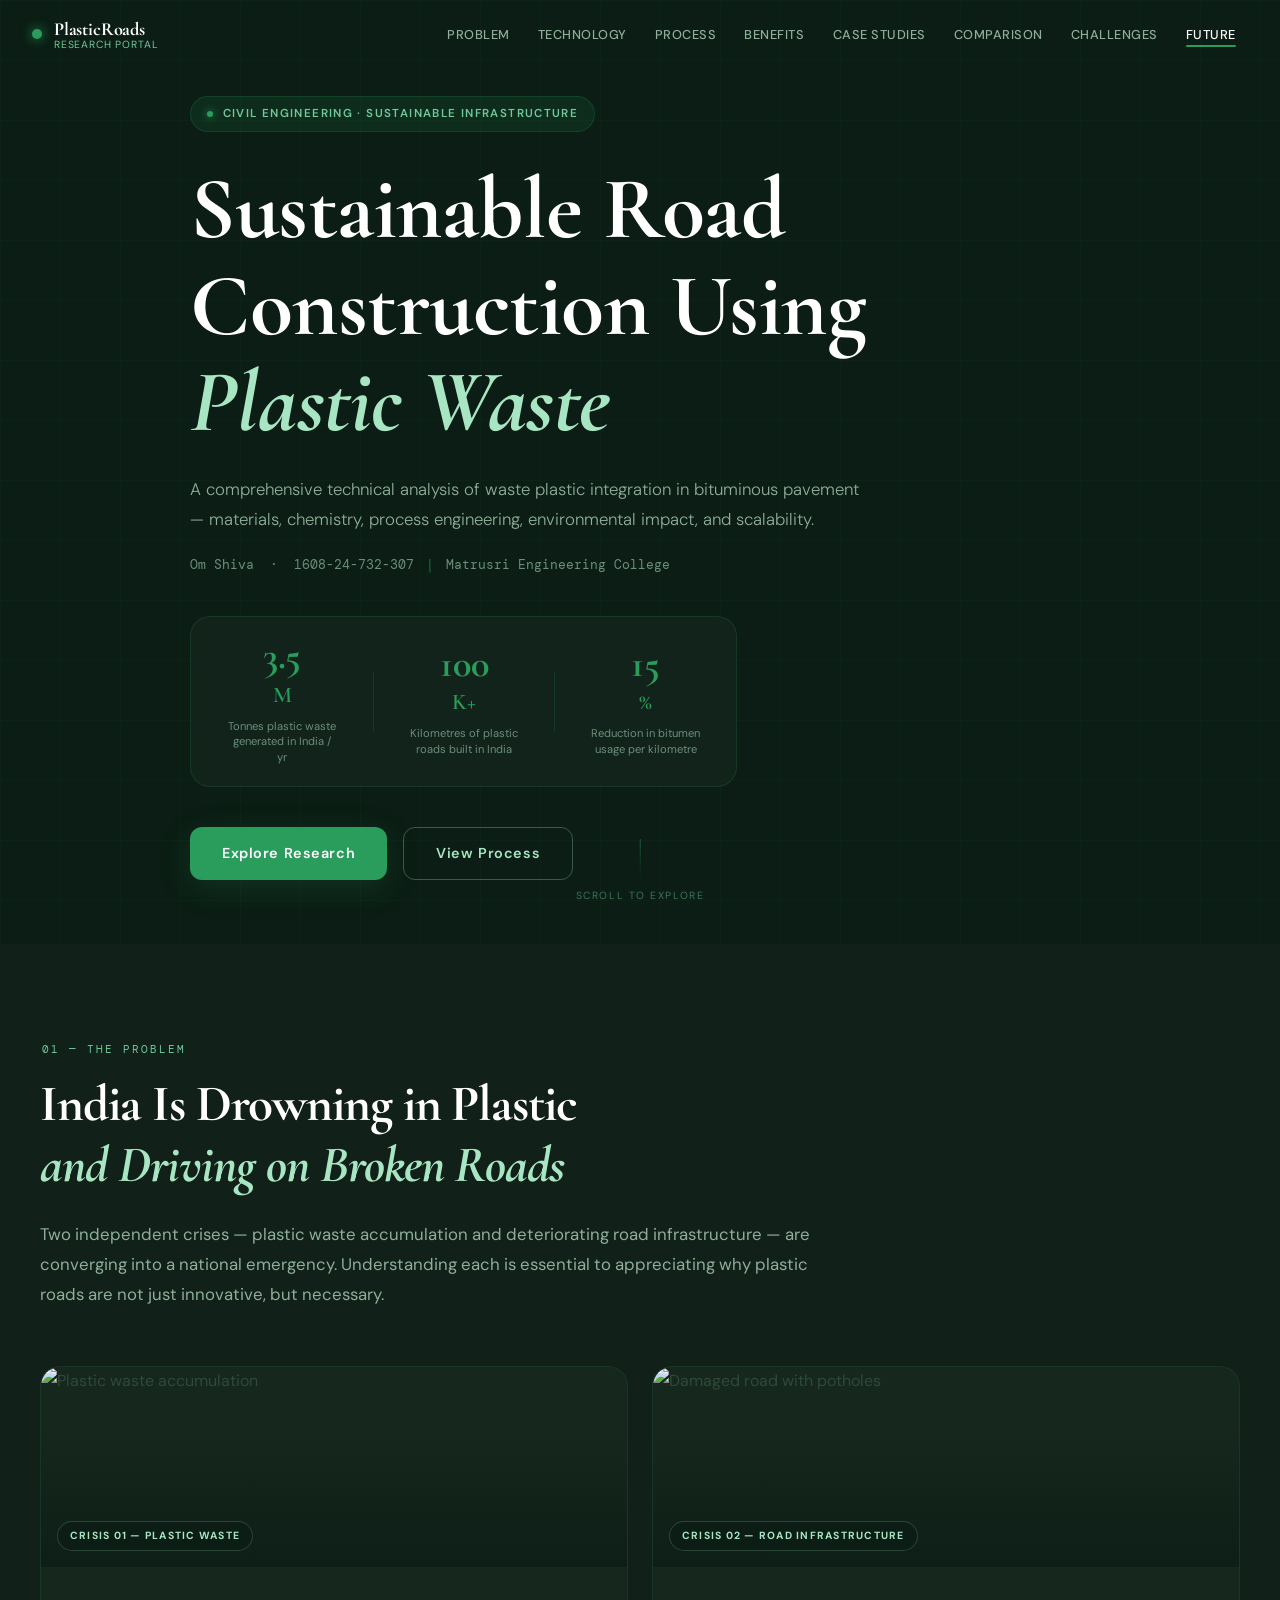
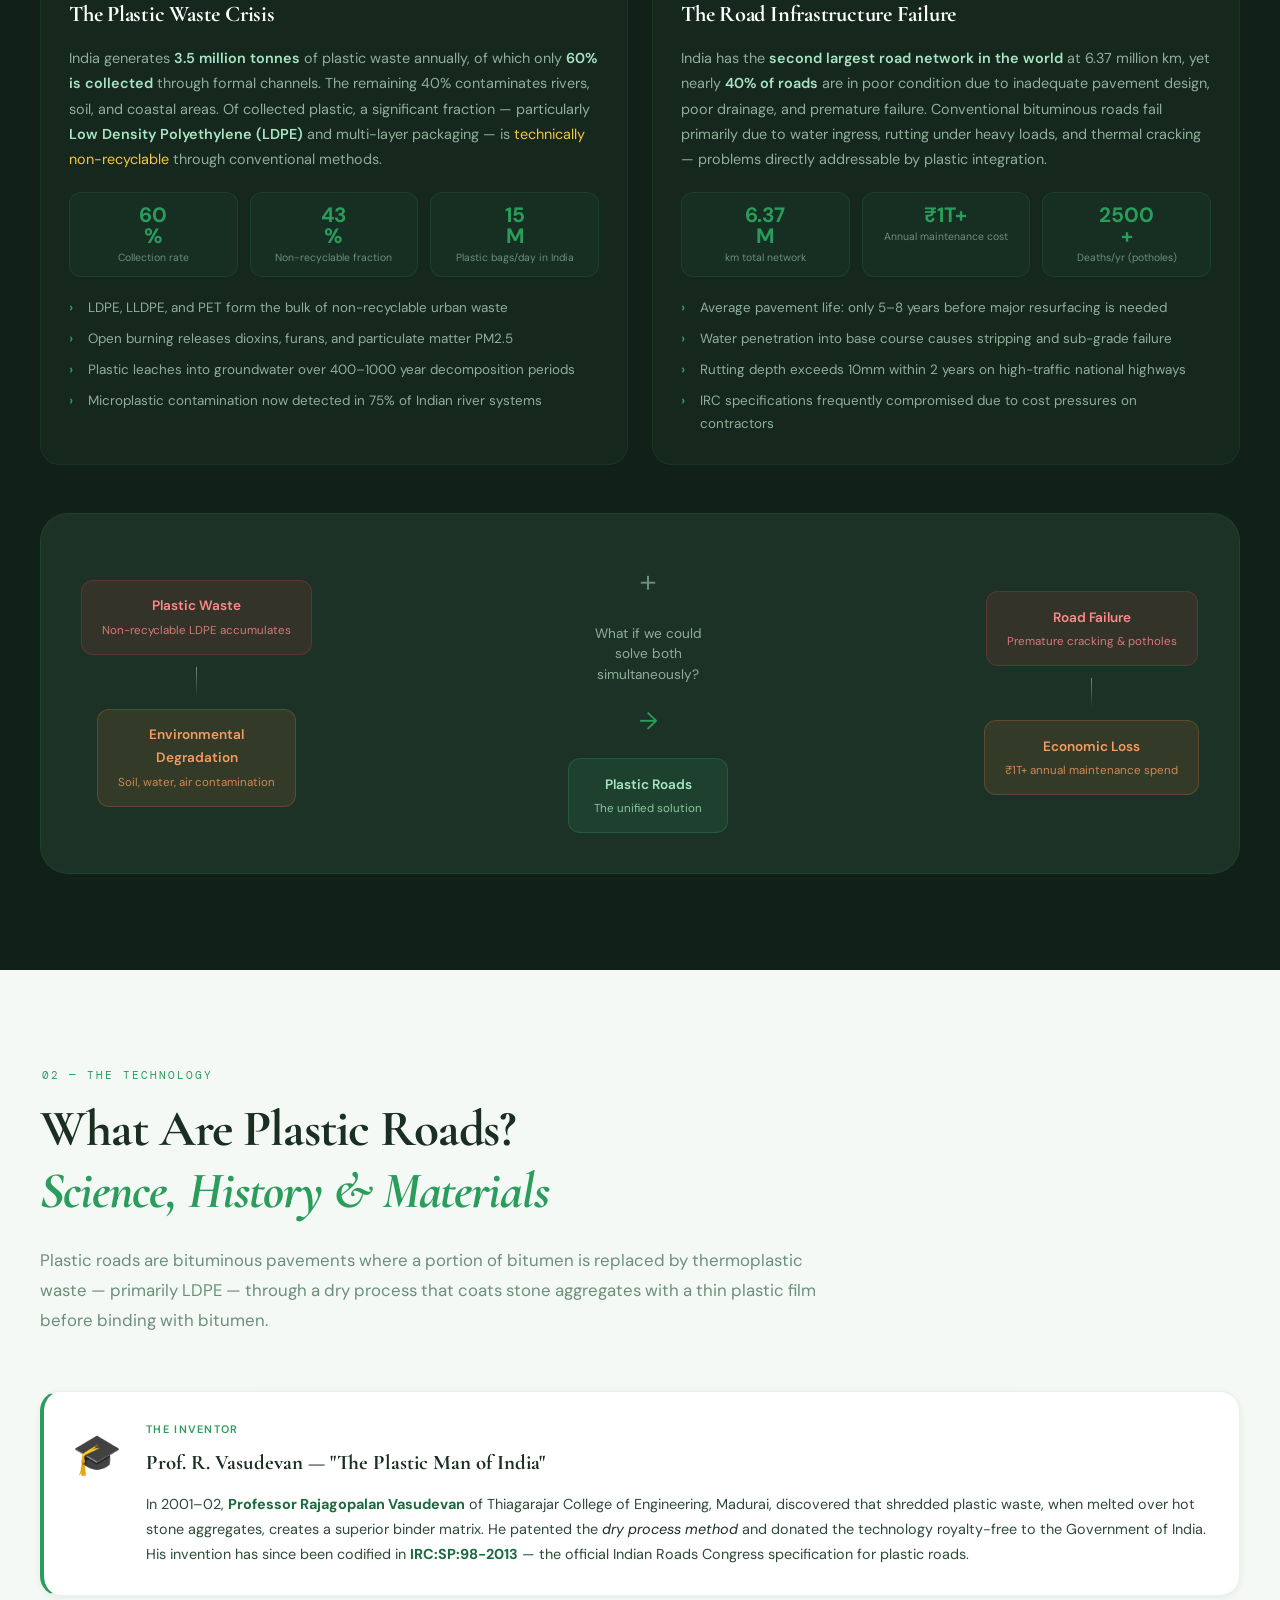
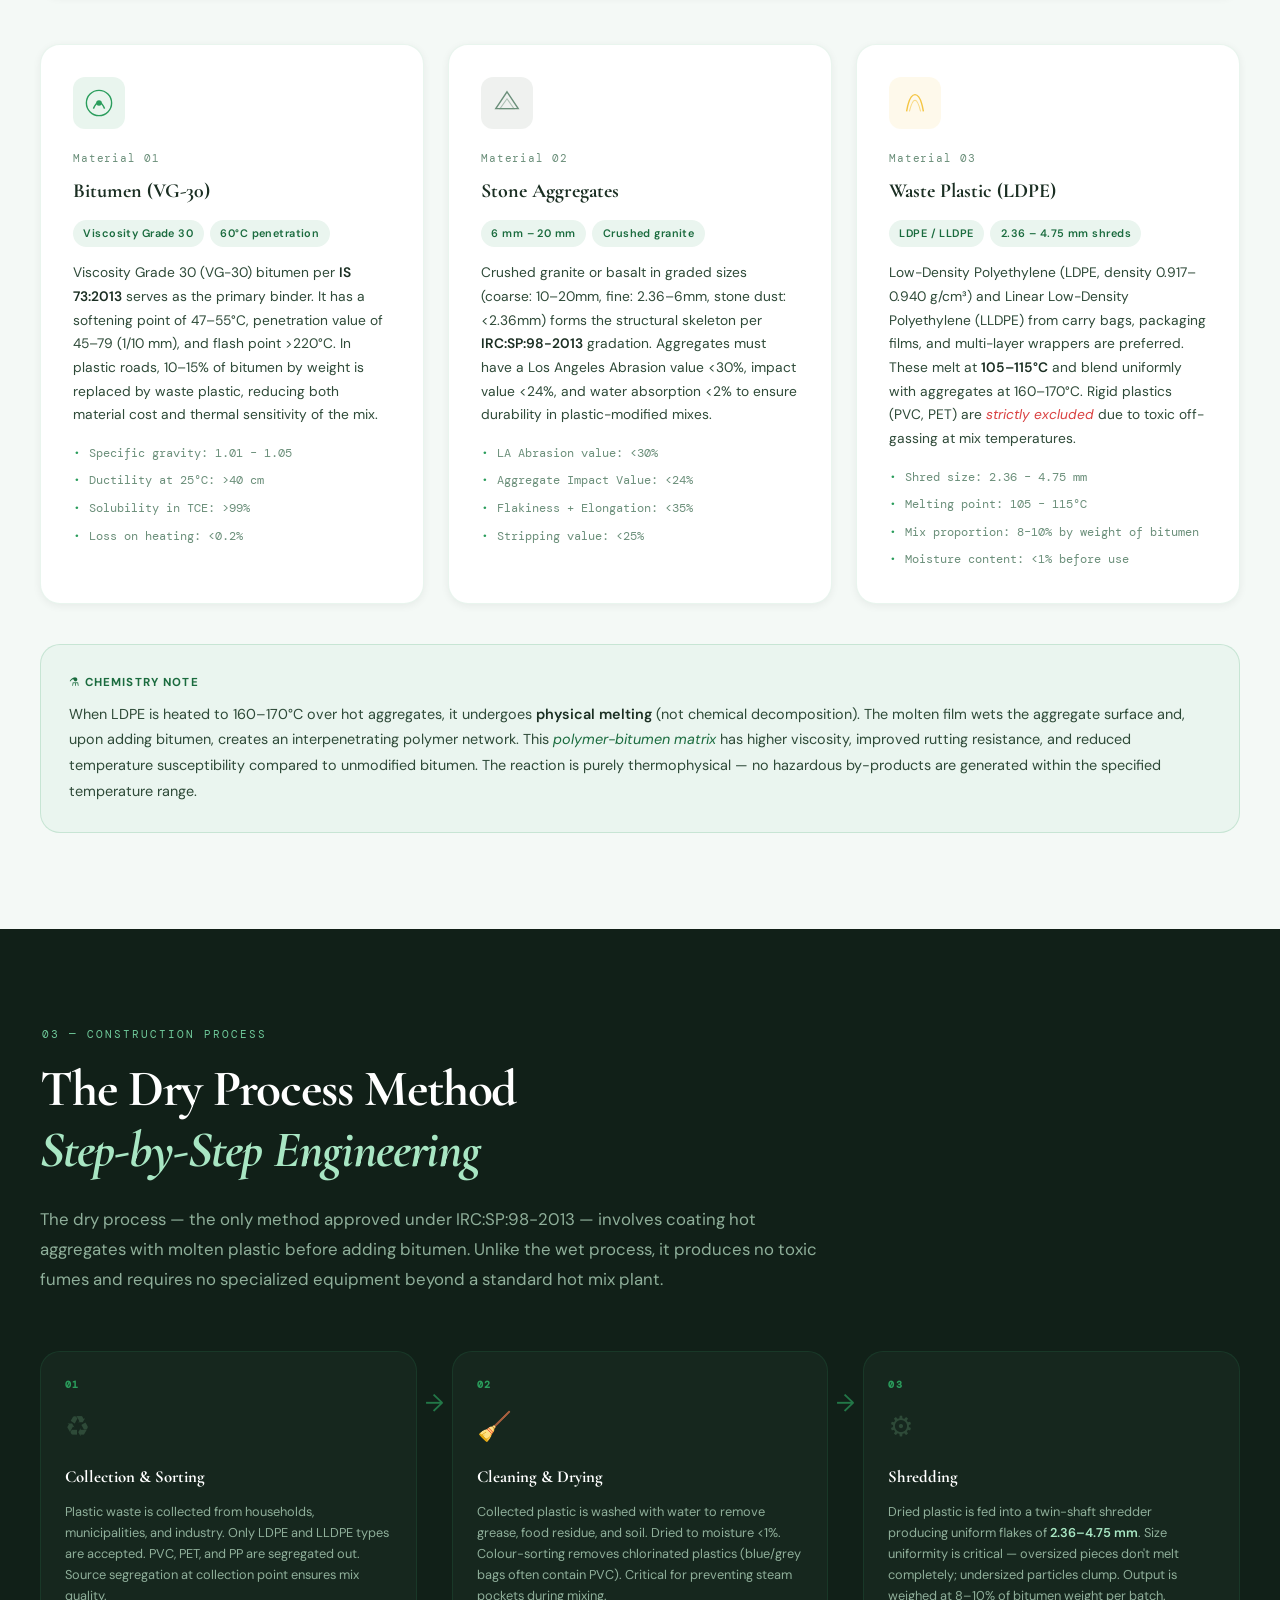
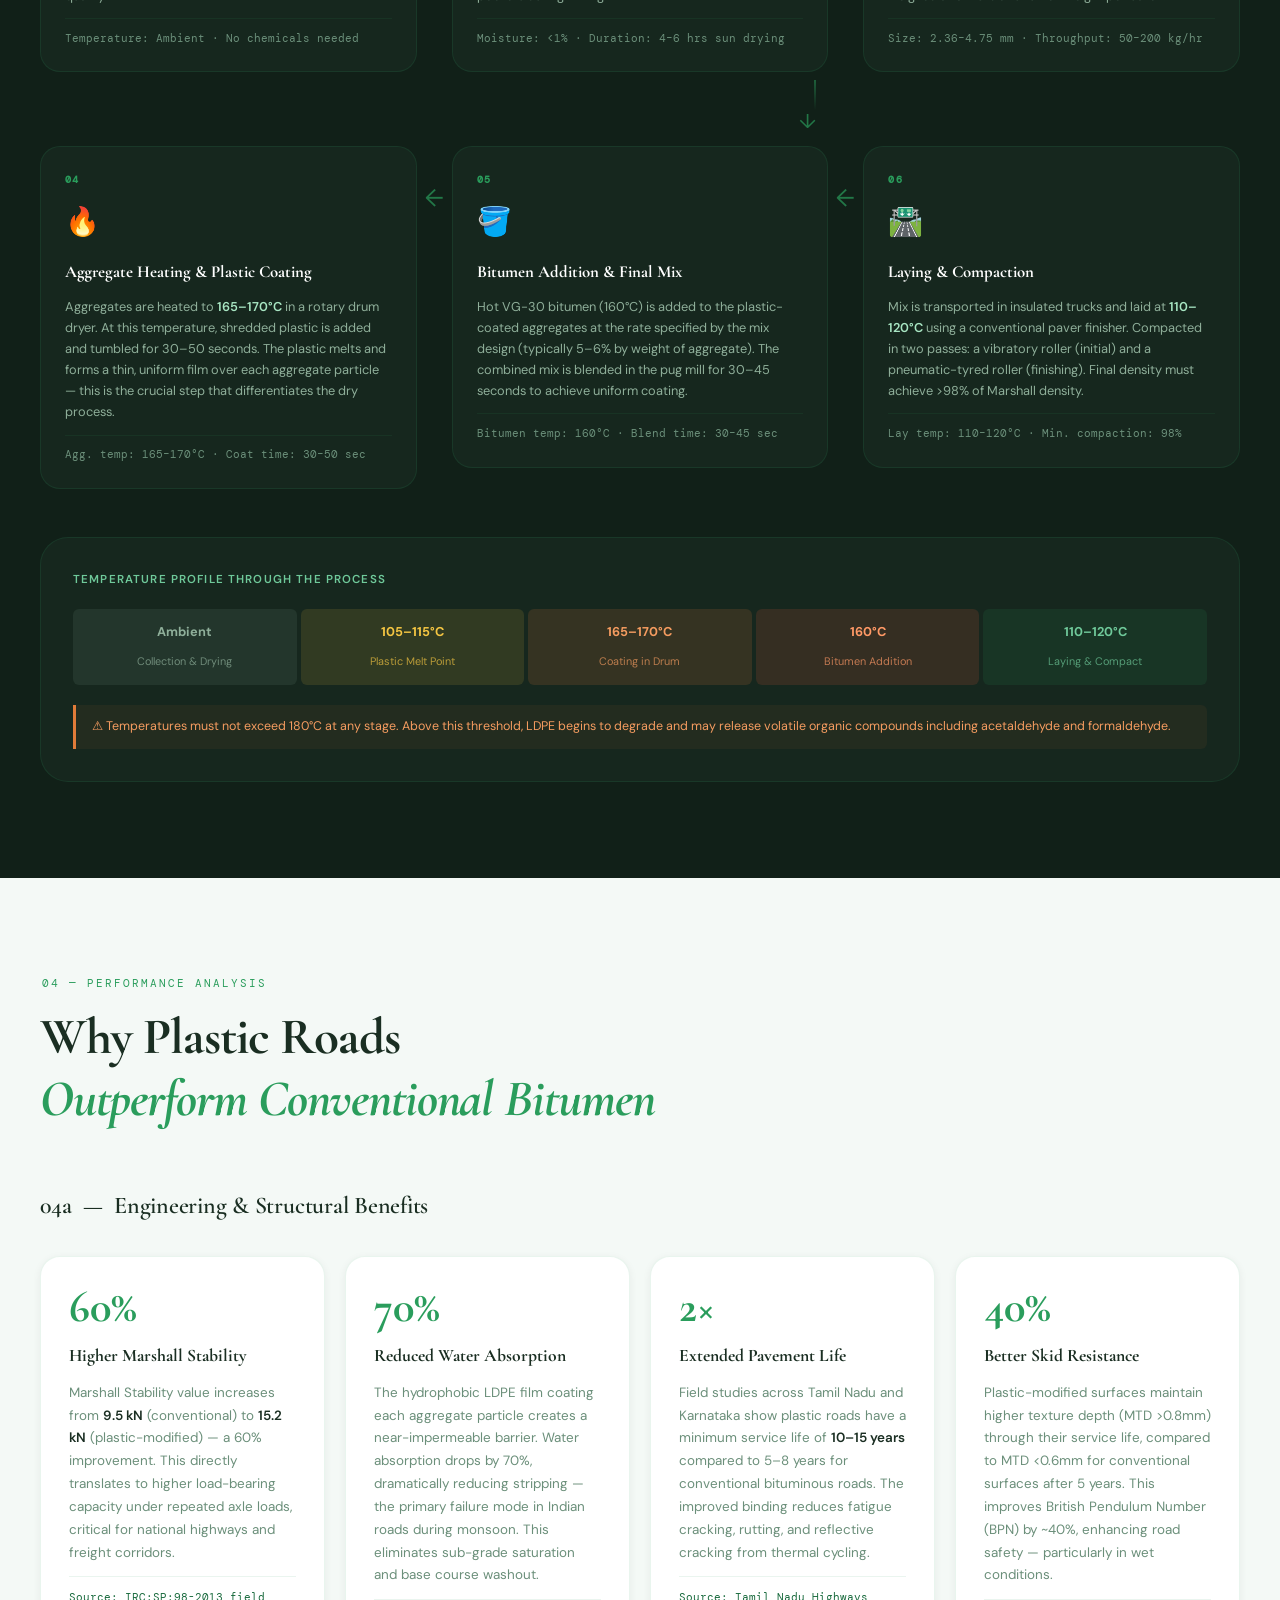
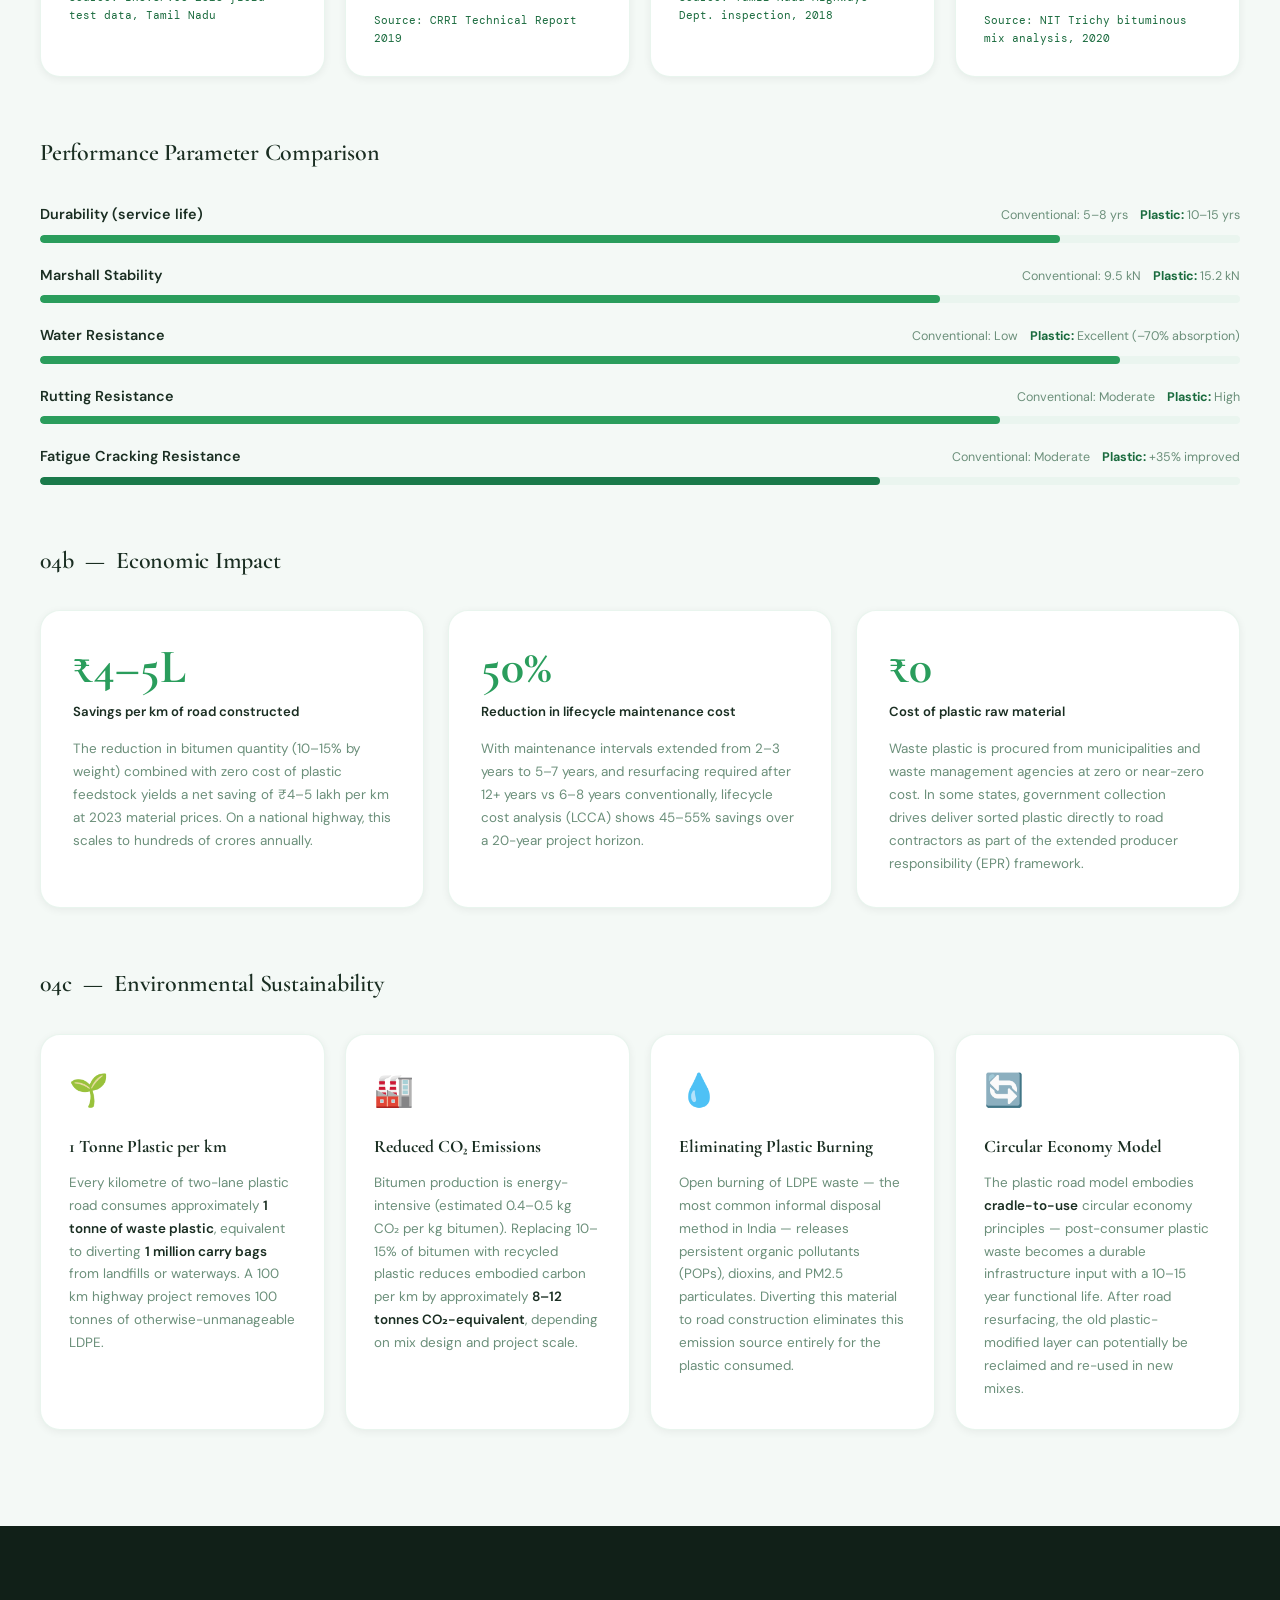
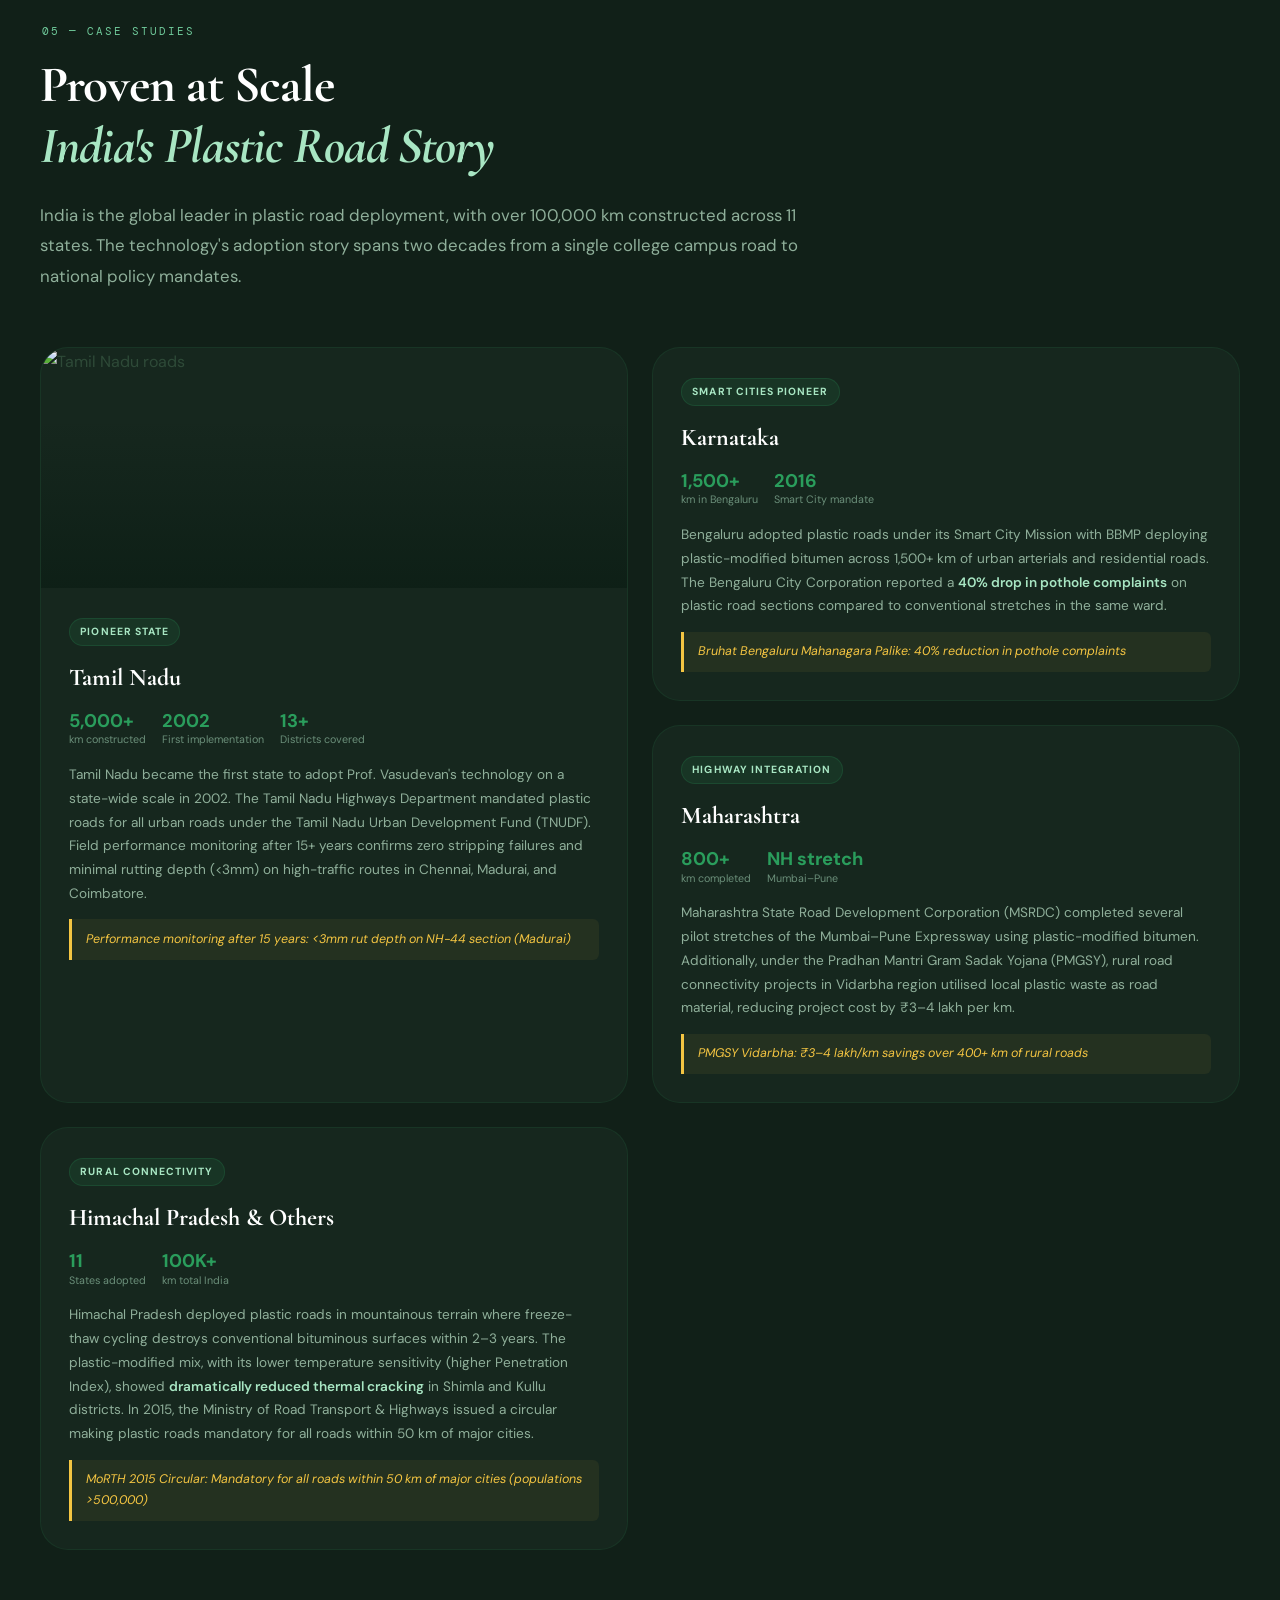
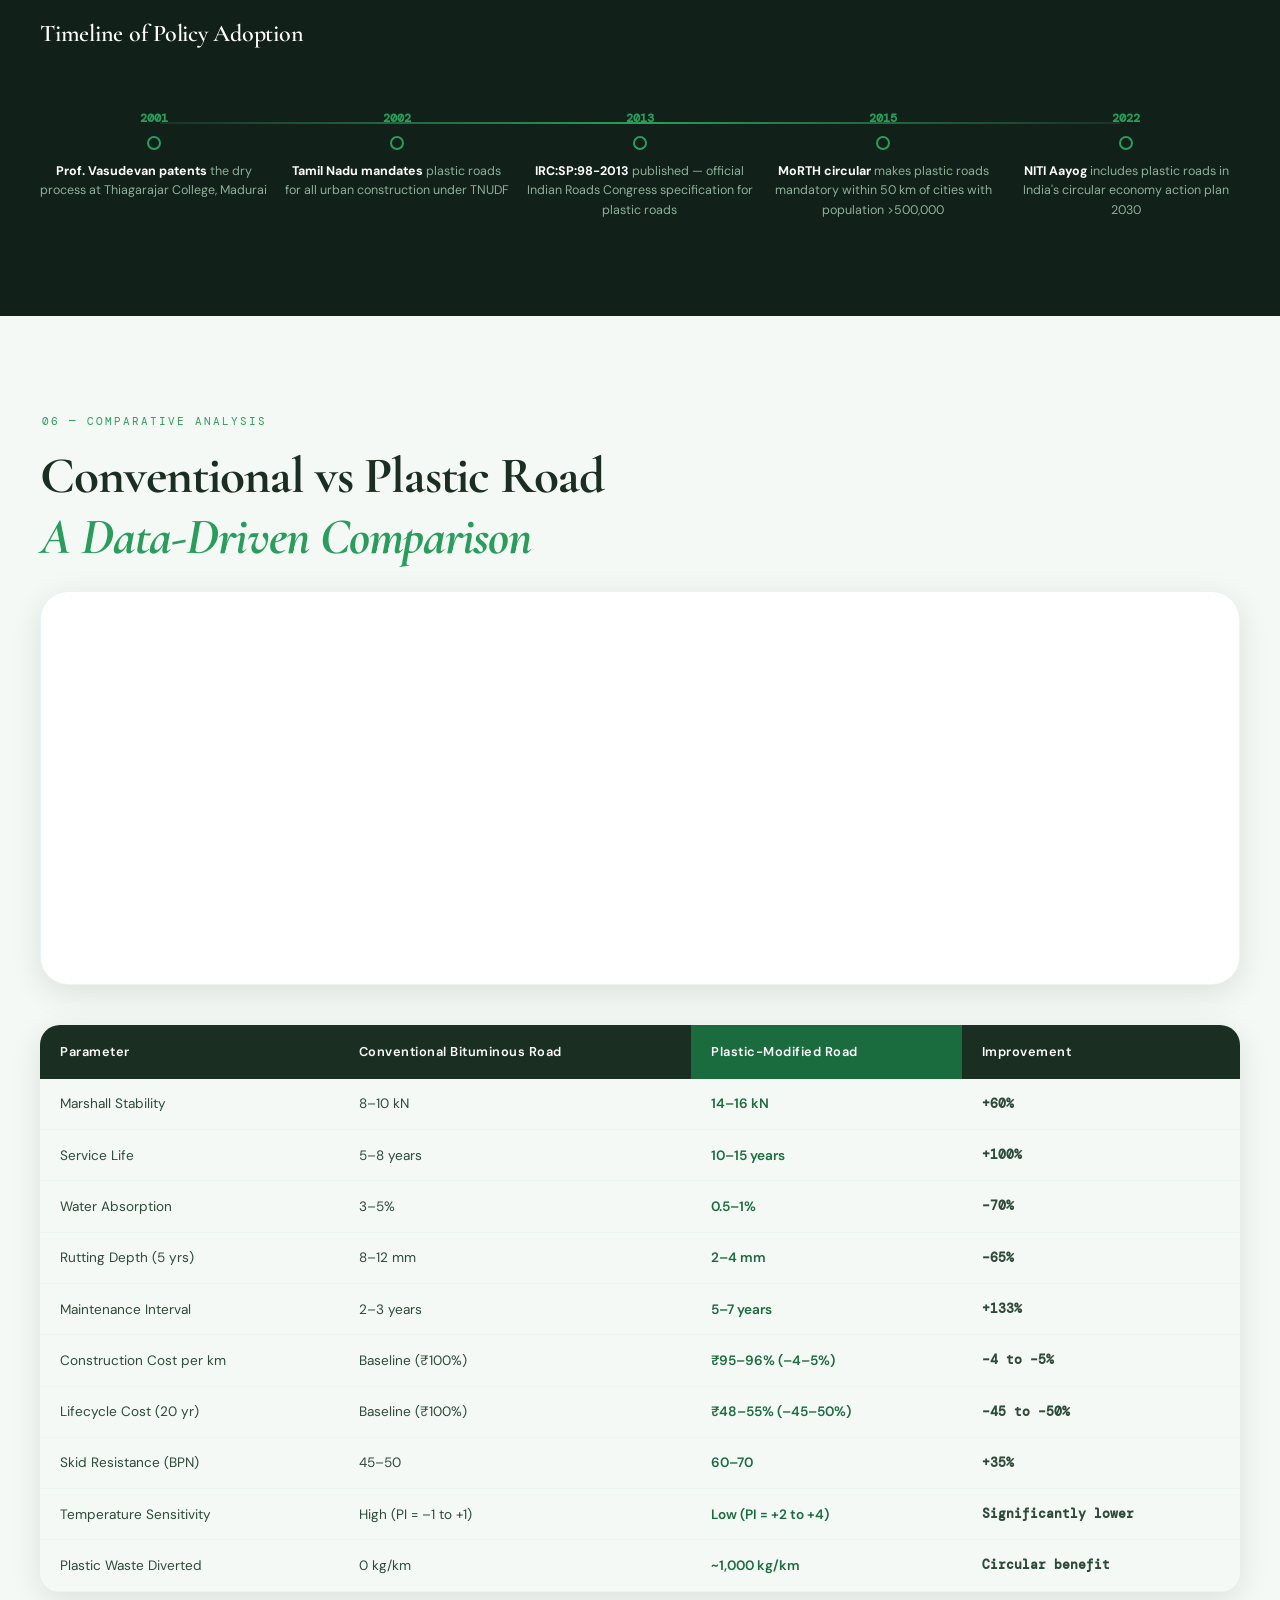
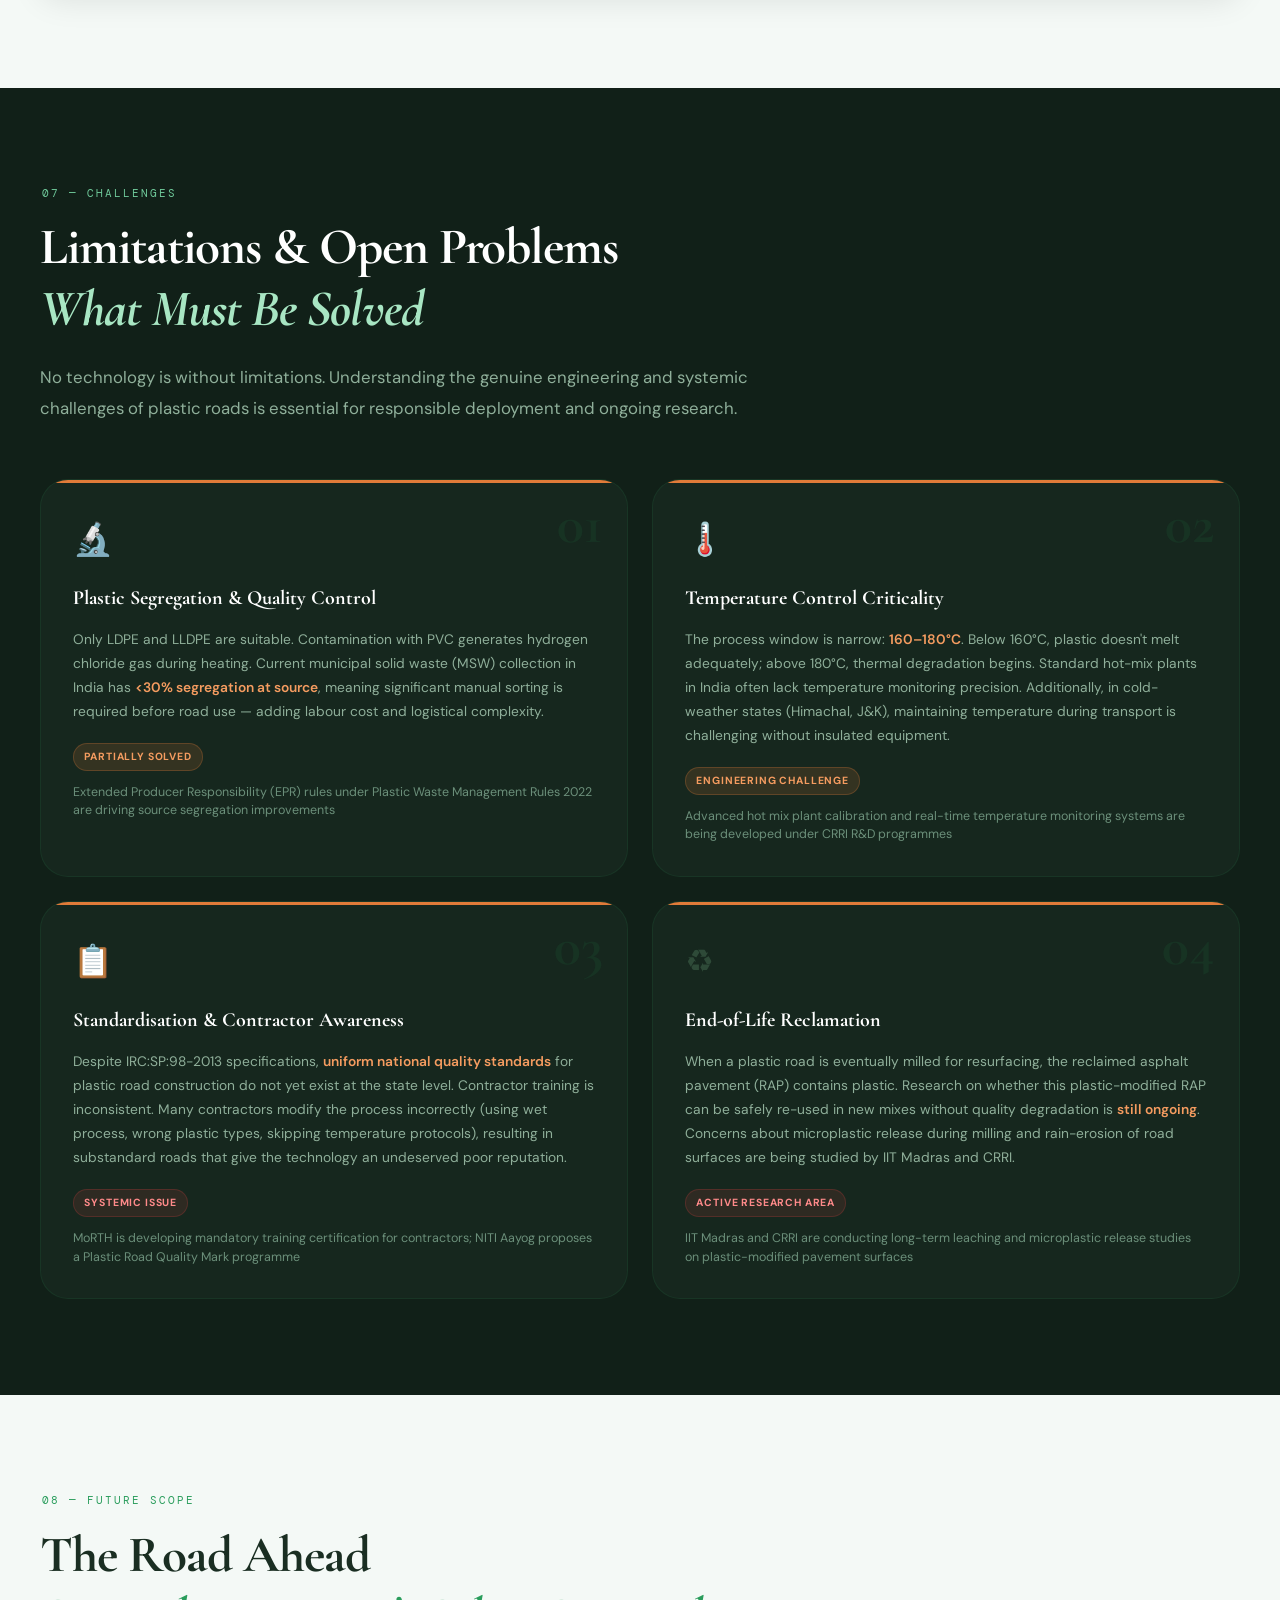
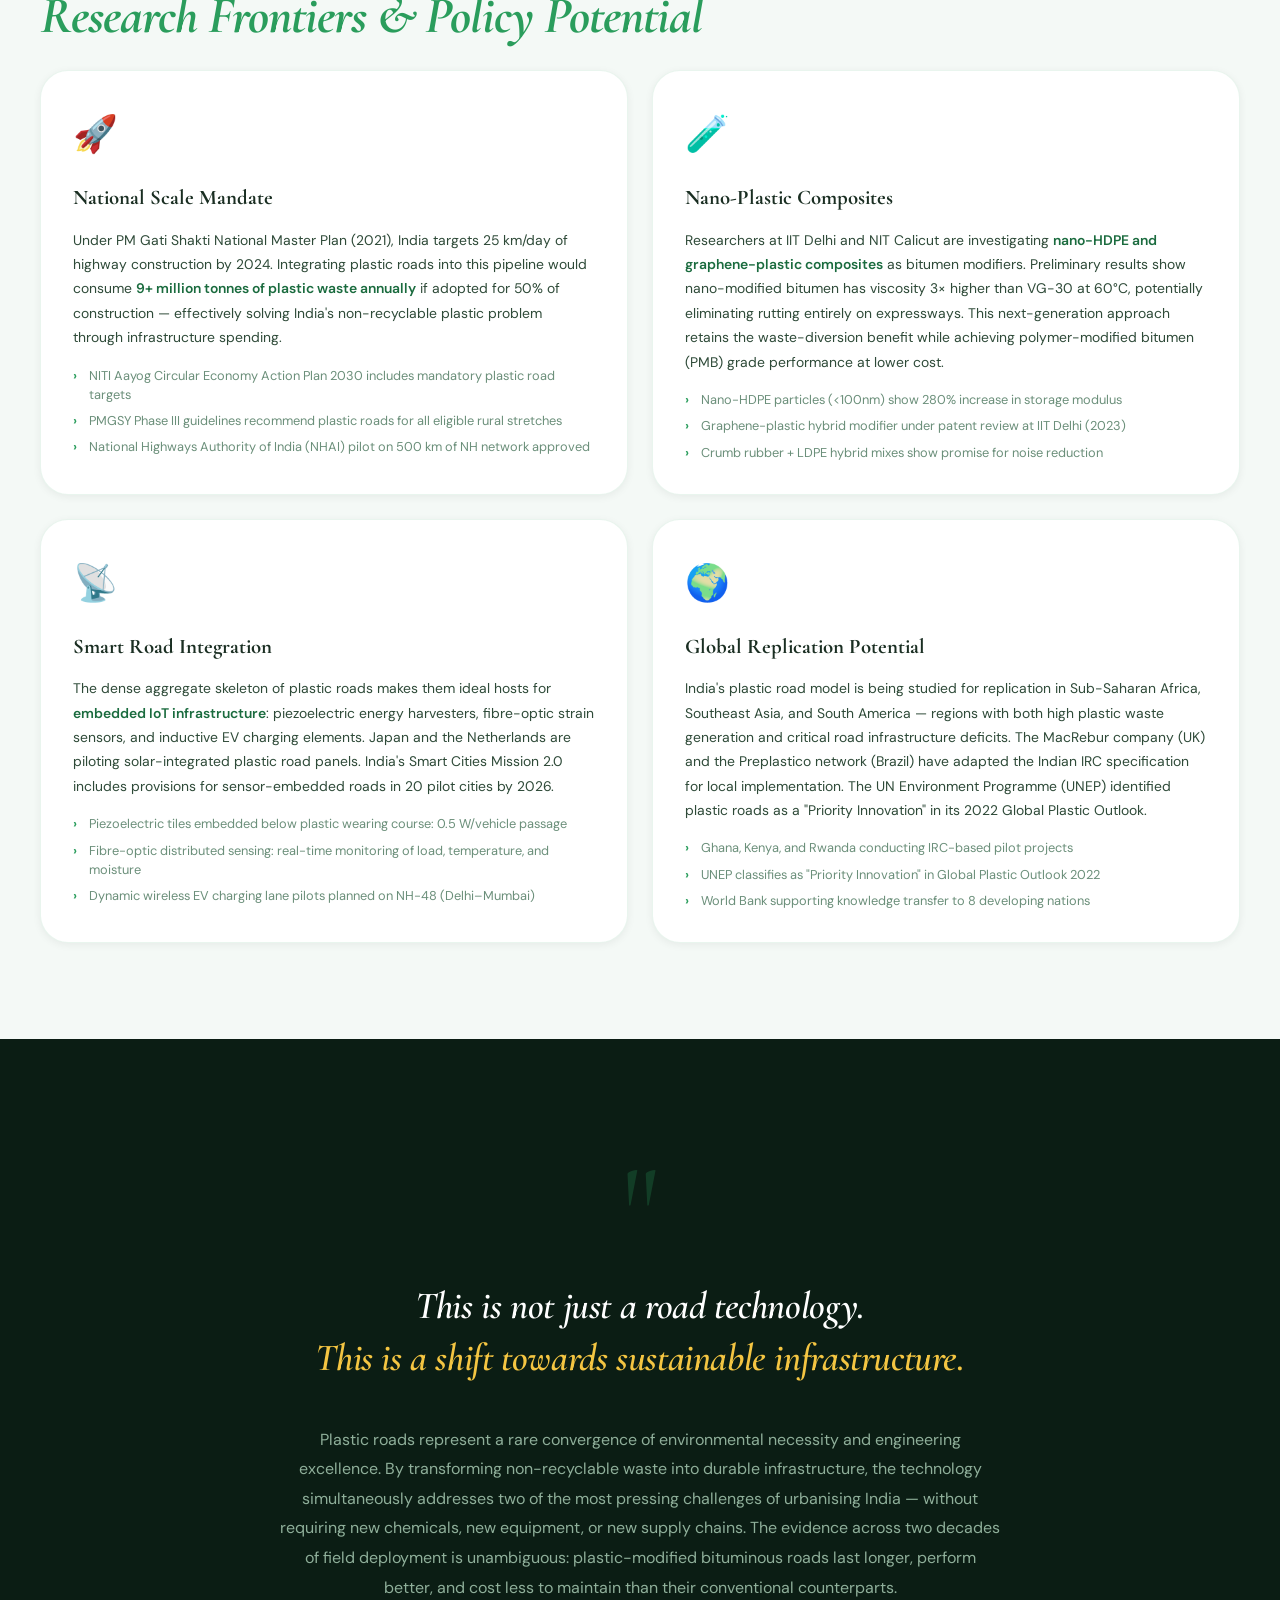
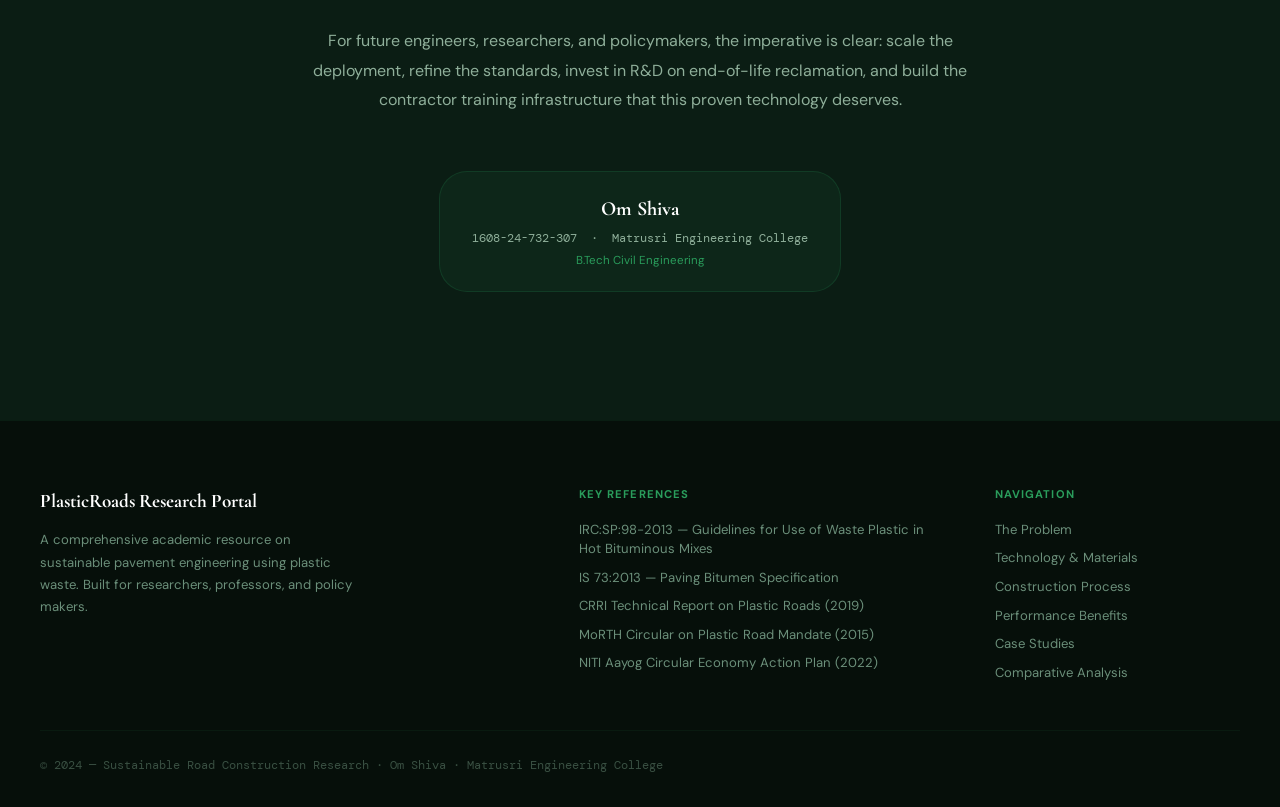
==== index.html @ 5b04bd3d "Add files via upload" ====
<!DOCTYPE html>
<html lang="en">
<head>
  <meta charset="UTF-8" />
  <meta name="viewport" content="width=device-width, initial-scale=1.0" />
  <title>Sustainable Road Construction Using Plastic Waste — Research Portal</title>
  <meta name="description" content="In-depth technical research on plastic waste integration in bituminous road construction. Comprehensive analysis for academic and professional reference." />
  <link rel="preconnect" href="https://fonts.googleapis.com" />
  <link rel="preconnect" href="https://fonts.gstatic.com" crossorigin />
  <link href="https://fonts.googleapis.com/css2?family=Cormorant+Garamond:ital,wght@0,400;0,500;0,600;0,700;1,400;1,600&family=DM+Sans:wght@300;400;500;600;700&family=DM+Mono:wght@400;500&display=swap" rel="stylesheet" />
  <script src="https://cdn.jsdelivr.net/npm/chart.js@4.4.0/dist/chart.umd.min.js"></script>
  <link rel="stylesheet" href="styles.css" />
</head>
<body>

<!-- ═══════════════════════════════ NAVBAR ════════════════════════════════ -->
<nav class="navbar" id="navbar">
  <div class="nav-container">
    <a href="#hero" class="nav-brand">
      <div class="brand-dot"></div>
      <div>
        <div class="brand-name">PlasticRoads</div>
        <div class="brand-sub">Research Portal</div>
      </div>
    </a>
    <ul class="nav-links" id="navLinks">
      <li><a href="#problem"     class="nav-link">Problem</a></li>
      <li><a href="#technology"  class="nav-link">Technology</a></li>
      <li><a href="#process"     class="nav-link">Process</a></li>
      <li><a href="#benefits"    class="nav-link">Benefits</a></li>
      <li><a href="#casestudies" class="nav-link">Case Studies</a></li>
      <li><a href="#comparison"  class="nav-link">Comparison</a></li>
      <li><a href="#challenges"  class="nav-link">Challenges</a></li>
      <li><a href="#future"      class="nav-link">Future</a></li>
    </ul>
    <button class="nav-toggle" id="navToggle" aria-label="Toggle menu">
      <span></span><span></span><span></span>
    </button>
  </div>
</nav>

<!-- ═══════════════════════════════ HERO ═════════════════════════════════ -->
<section id="hero" class="hero">
  <div class="hero-particles" id="heroParticles"></div>
  <div class="hero-grid-lines"></div>
  <div class="hero-content">
    <div class="hero-badge" data-animate style="--delay:0s">
      <span class="badge-dot"></span>Civil Engineering · Sustainable Infrastructure
    </div>
    <h1 class="hero-title">
      <span class="ht-1" data-animate style="--delay:.1s">Sustainable Road</span>
      <span class="ht-2" data-animate style="--delay:.25s">Construction Using</span>
      <span class="ht-3" data-animate style="--delay:.4s">Plastic Waste</span>
    </h1>
    <p class="hero-subtitle" data-animate style="--delay:.55s">
      A comprehensive technical analysis of waste plastic integration in bituminous pavement — materials, chemistry, process engineering, environmental impact, and scalability.
    </p>
    <div class="hero-meta" data-animate style="--delay:.65s">
      <span>Om Shiva &nbsp;&middot;&nbsp; 1608-24-732-307</span>
      <span class="meta-sep">|</span>
      <span>Matrusri Engineering College</span>
    </div>
    <div class="hero-stats" data-animate style="--delay:.75s">
      <div class="h-stat">
        <span class="h-stat-num counter" data-target="3.5" data-decimals="1">0</span><span class="h-stat-sfx">M</span>
        <span class="h-stat-label">Tonnes plastic waste<br>generated in India / yr</span>
      </div>
      <div class="h-stat-div"></div>
      <div class="h-stat">
        <span class="h-stat-num counter" data-target="100" data-decimals="0">0</span><span class="h-stat-sfx">K+</span>
        <span class="h-stat-label">Kilometres of plastic<br>roads built in India</span>
      </div>
      <div class="h-stat-div"></div>
      <div class="h-stat">
        <span class="h-stat-num counter" data-target="15" data-decimals="0">0</span><span class="h-stat-sfx">%</span>
        <span class="h-stat-label">Reduction in bitumen<br>usage per kilometre</span>
      </div>
    </div>
    <div class="hero-actions" data-animate style="--delay:.85s">
      <a href="#problem" class="btn-primary">Explore Research</a>
      <a href="#process" class="btn-outline">View Process</a>
    </div>
  </div>
  <div class="scroll-cue">
    <div class="scroll-line"></div>
    <span>Scroll to explore</span>
  </div>
</section>

<!-- ═══════════════════════════════ PROBLEM ══════════════════════════════ -->
<section id="problem" class="section section-dark">
  <div class="container">
    <div class="section-label" data-animate>01 — The Problem</div>
    <h2 class="section-title" data-animate style="--delay:.1s">India Is Drowning in Plastic<br><em>and Driving on Broken Roads</em></h2>
    <p class="section-intro" data-animate style="--delay:.2s">Two independent crises — plastic waste accumulation and deteriorating road infrastructure — are converging into a national emergency. Understanding each is essential to appreciating why plastic roads are not just innovative, but necessary.</p>

    <div class="problem-grid">
      <!-- Card 1 -->
      <div class="prob-card prob-plastic" data-animate style="--delay:.1s">
        <div class="prob-card-img">
          <img src="https://images.unsplash.com/photo-1532996122724-e3c354a0b15b?w=700&auto=format&fit=crop&q=80" alt="Plastic waste accumulation" loading="lazy" />
          <div class="img-overlay"></div>
          <div class="img-tag">Crisis 01 — Plastic Waste</div>
        </div>
        <div class="prob-card-body">
          <h3>The Plastic Waste Crisis</h3>
          <p>India generates <strong>3.5 million tonnes</strong> of plastic waste annually, of which only <strong>60% is collected</strong> through formal channels. The remaining 40% contaminates rivers, soil, and coastal areas. Of collected plastic, a significant fraction — particularly <strong>Low Density Polyethylene (LDPE)</strong> and multi-layer packaging — is <em>technically non-recyclable</em> through conventional methods.</p>
          <div class="prob-stats-row">
            <div class="prob-mini-stat"><span class="counter" data-target="60" data-decimals="0">0</span><span>%</span><small>Collection rate</small></div>
            <div class="prob-mini-stat"><span class="counter" data-target="43" data-decimals="0">0</span><span>%</span><small>Non-recyclable fraction</small></div>
            <div class="prob-mini-stat"><span class="counter" data-target="15" data-decimals="0">0</span><span>M</span><small>Plastic bags/day in India</small></div>
          </div>
          <ul class="prob-list">
            <li>LDPE, LLDPE, and PET form the bulk of non-recyclable urban waste</li>
            <li>Open burning releases dioxins, furans, and particulate matter PM2.5</li>
            <li>Plastic leaches into groundwater over 400–1000 year decomposition periods</li>
            <li>Microplastic contamination now detected in 75% of Indian river systems</li>
          </ul>
        </div>
      </div>

      <!-- Card 2 -->
      <div class="prob-card prob-road" data-animate style="--delay:.2s">
        <div class="prob-card-img">
          <img src="https://images.unsplash.com/photo-1558618666-fcd25c85cd64?w=700&auto=format&fit=crop&q=80" alt="Damaged road with potholes" loading="lazy" />
          <div class="img-overlay"></div>
          <div class="img-tag">Crisis 02 — Road Infrastructure</div>
        </div>
        <div class="prob-card-body">
          <h3>The Road Infrastructure Failure</h3>
          <p>India has the <strong>second largest road network in the world</strong> at 6.37 million km, yet nearly <strong>40% of roads</strong> are in poor condition due to inadequate pavement design, poor drainage, and premature failure. Conventional bituminous roads fail primarily due to water ingress, rutting under heavy loads, and thermal cracking — problems directly addressable by plastic integration.</p>
          <div class="prob-stats-row">
            <div class="prob-mini-stat"><span class="counter" data-target="6.37" data-decimals="2">0</span><span>M</span><small>km total network</small></div>
            <div class="prob-mini-stat"><span>₹1T+</span><small>Annual maintenance cost</small></div>
            <div class="prob-mini-stat"><span class="counter" data-target="2500" data-decimals="0">0</span><span>+</span><small>Deaths/yr (potholes)</small></div>
          </div>
          <ul class="prob-list">
            <li>Average pavement life: only 5–8 years before major resurfacing is needed</li>
            <li>Water penetration into base course causes stripping and sub-grade failure</li>
            <li>Rutting depth exceeds 10mm within 2 years on high-traffic national highways</li>
            <li>IRC specifications frequently compromised due to cost pressures on contractors</li>
          </ul>
        </div>
      </div>
    </div>

    <!-- Root cause diagram -->
    <div class="root-cause-box" data-animate style="--delay:.3s">
      <div class="rc-left">
        <div class="rc-node rc-node-red">Plastic Waste<br><small>Non-recyclable LDPE accumulates</small></div>
        <div class="rc-arrow-down"></div>
        <div class="rc-node rc-node-orange">Environmental<br>Degradation<br><small>Soil, water, air contamination</small></div>
      </div>
      <div class="rc-center">
        <div class="rc-plus">+</div>
        <div class="rc-question">What if we could<br>solve both<br>simultaneously?</div>
        <div class="rc-arrow-right">→</div>
        <div class="rc-node rc-node-green">Plastic Roads<br><small>The unified solution</small></div>
      </div>
      <div class="rc-right">
        <div class="rc-node rc-node-red">Road Failure<br><small>Premature cracking &amp; potholes</small></div>
        <div class="rc-arrow-down"></div>
        <div class="rc-node rc-node-orange">Economic Loss<br><small>₹1T+ annual maintenance spend</small></div>
      </div>
    </div>
  </div>
</section>

<!-- ═══════════════════════════════ TECHNOLOGY ═══════════════════════════ -->
<section id="technology" class="section section-light">
  <div class="container">
    <div class="section-label" data-animate>02 — The Technology</div>
    <h2 class="section-title" data-animate style="--delay:.1s">What Are Plastic Roads?<br><em>Science, History &amp; Materials</em></h2>
    <p class="section-intro" data-animate style="--delay:.2s">Plastic roads are bituminous pavements where a portion of bitumen is replaced by thermoplastic waste — primarily LDPE — through a dry process that coats stone aggregates with a thin plastic film before binding with bitumen.</p>

    <!-- Inventor highlight -->
    <div class="inventor-card" data-animate style="--delay:.25s">
      <div class="inv-icon">🎓</div>
      <div class="inv-body">
        <div class="inv-label">The Inventor</div>
        <h3>Prof. R. Vasudevan — "The Plastic Man of India"</h3>
        <p>In 2001–02, <strong>Professor Rajagopalan Vasudevan</strong> of Thiagarajar College of Engineering, Madurai, discovered that shredded plastic waste, when melted over hot stone aggregates, creates a superior binder matrix. He patented the <em>dry process method</em> and donated the technology royalty-free to the Government of India. His invention has since been codified in <strong>IRC:SP:98-2013</strong> — the official Indian Roads Congress specification for plastic roads.</p>
      </div>
    </div>

    <!-- Three-column material cards -->
    <div class="mat-grid">
      <div class="mat-card" data-animate style="--delay:.1s">
        <div class="mat-icon-wrap mat-bitumen">
          <svg viewBox="0 0 40 40" fill="none"><circle cx="20" cy="20" r="18" stroke="currentColor" stroke-width="2"/><path d="M12 28 Q20 10 28 28" stroke="currentColor" stroke-width="2" fill="none"/><circle cx="20" cy="20" r="4" fill="currentColor"/></svg>
        </div>
        <div class="mat-num">Material 01</div>
        <h3>Bitumen (VG-30)</h3>
        <div class="mat-spec-row">
          <span class="spec-pill">Viscosity Grade 30</span>
          <span class="spec-pill">60°C penetration</span>
        </div>
        <p>Viscosity Grade 30 (VG-30) bitumen per <strong>IS 73:2013</strong> serves as the primary binder. It has a softening point of 47–55°C, penetration value of 45–79 (1/10 mm), and flash point &gt;220°C. In plastic roads, 10–15% of bitumen by weight is replaced by waste plastic, reducing both material cost and thermal sensitivity of the mix.</p>
        <ul class="mat-specs">
          <li>Specific gravity: 1.01 – 1.05</li>
          <li>Ductility at 25°C: &gt;40 cm</li>
          <li>Solubility in TCE: &gt;99%</li>
          <li>Loss on heating: &lt;0.2%</li>
        </ul>
      </div>

      <div class="mat-card" data-animate style="--delay:.2s">
        <div class="mat-icon-wrap mat-aggregate">
          <svg viewBox="0 0 40 40" fill="none"><polygon points="20,4 36,28 4,28" stroke="currentColor" stroke-width="2" fill="none"/><polygon points="20,14 30,28 10,28" stroke="currentColor" stroke-width="1.5" fill="none" opacity=".5"/></svg>
        </div>
        <div class="mat-num">Material 02</div>
        <h3>Stone Aggregates</h3>
        <div class="mat-spec-row">
          <span class="spec-pill">6 mm – 20 mm</span>
          <span class="spec-pill">Crushed granite</span>
        </div>
        <p>Crushed granite or basalt in graded sizes (coarse: 10–20mm, fine: 2.36–6mm, stone dust: &lt;2.36mm) forms the structural skeleton per <strong>IRC:SP:98-2013</strong> gradation. Aggregates must have a Los Angeles Abrasion value &lt;30%, impact value &lt;24%, and water absorption &lt;2% to ensure durability in plastic-modified mixes.</p>
        <ul class="mat-specs">
          <li>LA Abrasion value: &lt;30%</li>
          <li>Aggregate Impact Value: &lt;24%</li>
          <li>Flakiness + Elongation: &lt;35%</li>
          <li>Stripping value: &lt;25%</li>
        </ul>
      </div>

      <div class="mat-card" data-animate style="--delay:.3s">
        <div class="mat-icon-wrap mat-plastic">
          <svg viewBox="0 0 40 40" fill="none"><path d="M8 32 Q12 8 20 8 Q28 8 32 32" stroke="currentColor" stroke-width="2" fill="none"/><path d="M12 32 Q16 16 20 16 Q24 16 28 32" stroke="currentColor" stroke-width="1.5" fill="none" opacity=".6"/></svg>
        </div>
        <div class="mat-num">Material 03</div>
        <h3>Waste Plastic (LDPE)</h3>
        <div class="mat-spec-row">
          <span class="spec-pill">LDPE / LLDPE</span>
          <span class="spec-pill">2.36 – 4.75 mm shreds</span>
        </div>
        <p>Low-Density Polyethylene (LDPE, density 0.917–0.940 g/cm³) and Linear Low-Density Polyethylene (LLDPE) from carry bags, packaging films, and multi-layer wrappers are preferred. These melt at <strong>105–115°C</strong> and blend uniformly with aggregates at 160–170°C. Rigid plastics (PVC, PET) are <em>strictly excluded</em> due to toxic off-gassing at mix temperatures.</p>
        <ul class="mat-specs">
          <li>Shred size: 2.36 – 4.75 mm</li>
          <li>Melting point: 105 – 115°C</li>
          <li>Mix proportion: 8–10% by weight of bitumen</li>
          <li>Moisture content: &lt;1% before use</li>
        </ul>
      </div>
    </div>

    <!-- Chemistry Note -->
    <div class="chemistry-box" data-animate style="--delay:.35s">
      <div class="chem-label">⚗ Chemistry Note</div>
      <p>When LDPE is heated to 160–170°C over hot aggregates, it undergoes <strong>physical melting</strong> (not chemical decomposition). The molten film wets the aggregate surface and, upon adding bitumen, creates an interpenetrating polymer network. This <em>polymer-bitumen matrix</em> has higher viscosity, improved rutting resistance, and reduced temperature susceptibility compared to unmodified bitumen. The reaction is purely thermophysical — no hazardous by-products are generated within the specified temperature range.</p>
    </div>
  </div>
</section>

<!-- ═══════════════════════════════ PROCESS ══════════════════════════════ -->
<section id="process" class="section section-dark">
  <div class="container">
    <div class="section-label" data-animate>03 — Construction Process</div>
    <h2 class="section-title" data-animate style="--delay:.1s">The Dry Process Method<br><em>Step-by-Step Engineering</em></h2>
    <p class="section-intro" data-animate style="--delay:.2s">The dry process — the only method approved under IRC:SP:98-2013 — involves coating hot aggregates with molten plastic before adding bitumen. Unlike the wet process, it produces no toxic fumes and requires no specialized equipment beyond a standard hot mix plant.</p>

    <!-- Flow diagram -->
    <div class="flow-wrap" data-animate style="--delay:.25s">
      <div class="flow-row">
        <div class="flow-step" data-step="1">
          <div class="fs-number">01</div>
          <div class="fs-icon">♻️</div>
          <h4>Collection &amp; Sorting</h4>
          <p>Plastic waste is collected from households, municipalities, and industry. Only LDPE and LLDPE types are accepted. PVC, PET, and PP are segregated out. Source segregation at collection point ensures mix quality.</p>
          <div class="fs-spec">Temperature: Ambient · No chemicals needed</div>
        </div>
        <div class="flow-arrow">&#8594;</div>
        <div class="flow-step" data-step="2">
          <div class="fs-number">02</div>
          <div class="fs-icon">🧹</div>
          <h4>Cleaning &amp; Drying</h4>
          <p>Collected plastic is washed with water to remove grease, food residue, and soil. Dried to moisture &lt;1%. Colour-sorting removes chlorinated plastics (blue/grey bags often contain PVC). Critical for preventing steam pockets during mixing.</p>
          <div class="fs-spec">Moisture: &lt;1% · Duration: 4–6 hrs sun drying</div>
        </div>
        <div class="flow-arrow">&#8594;</div>
        <div class="flow-step" data-step="3">
          <div class="fs-number">03</div>
          <div class="fs-icon">⚙️</div>
          <h4>Shredding</h4>
          <p>Dried plastic is fed into a twin-shaft shredder producing uniform flakes of <strong>2.36–4.75 mm</strong>. Size uniformity is critical — oversized pieces don't melt completely; undersized particles clump. Output is weighed at 8–10% of bitumen weight per batch.</p>
          <div class="fs-spec">Size: 2.36–4.75 mm · Throughput: 50–200 kg/hr</div>
        </div>
      </div>

      <div class="flow-connector-down">
        <div class="fcd-line"></div>
        <div class="fcd-arrow">&#8595;</div>
      </div>

      <div class="flow-row flow-row-reverse">
        <div class="flow-step" data-step="6">
          <div class="fs-number">06</div>
          <div class="fs-icon">🛣️</div>
          <h4>Laying &amp; Compaction</h4>
          <p>Mix is transported in insulated trucks and laid at <strong>110–120°C</strong> using a conventional paver finisher. Compacted in two passes: a vibratory roller (initial) and a pneumatic-tyred roller (finishing). Final density must achieve &gt;98% of Marshall density.</p>
          <div class="fs-spec">Lay temp: 110–120°C · Min. compaction: 98%</div>
        </div>
        <div class="flow-arrow flow-arrow-left">&#8592;</div>
        <div class="flow-step" data-step="5">
          <div class="fs-number">05</div>
          <div class="fs-icon">🪣</div>
          <h4>Bitumen Addition &amp; Final Mix</h4>
          <p>Hot VG-30 bitumen (160°C) is added to the plastic-coated aggregates at the rate specified by the mix design (typically 5–6% by weight of aggregate). The combined mix is blended in the pug mill for 30–45 seconds to achieve uniform coating.</p>
          <div class="fs-spec">Bitumen temp: 160°C · Blend time: 30–45 sec</div>
        </div>
        <div class="flow-arrow flow-arrow-left">&#8592;</div>
        <div class="flow-step" data-step="4">
          <div class="fs-number">04</div>
          <div class="fs-icon">🔥</div>
          <h4>Aggregate Heating &amp; Plastic Coating</h4>
          <p>Aggregates are heated to <strong>165–170°C</strong> in a rotary drum dryer. At this temperature, shredded plastic is added and tumbled for 30–50 seconds. The plastic melts and forms a thin, uniform film over each aggregate particle — this is the crucial step that differentiates the dry process.</p>
          <div class="fs-spec">Agg. temp: 165–170°C · Coat time: 30–50 sec</div>
        </div>
      </div>
    </div>

    <!-- Temperature timeline -->
    <div class="temp-timeline" data-animate style="--delay:.3s">
      <div class="tt-label">Temperature Profile Through the Process</div>
      <div class="tt-bar">
        <div class="tt-zone tt-z1"><span>Ambient</span><small>Collection &amp; Drying</small></div>
        <div class="tt-zone tt-z2"><span>105–115°C</span><small>Plastic Melt Point</small></div>
        <div class="tt-zone tt-z3"><span>165–170°C</span><small>Coating in Drum</small></div>
        <div class="tt-zone tt-z4"><span>160°C</span><small>Bitumen Addition</small></div>
        <div class="tt-zone tt-z5"><span>110–120°C</span><small>Laying &amp; Compact</small></div>
      </div>
      <p class="tt-note">⚠ Temperatures must not exceed 180°C at any stage. Above this threshold, LDPE begins to degrade and may release volatile organic compounds including acetaldehyde and formaldehyde.</p>
    </div>
  </div>
</section>

<!-- ═══════════════════════════════ BENEFITS ═════════════════════════════ -->
<section id="benefits" class="section section-light">
  <div class="container">
    <div class="section-label" data-animate>04 — Performance Analysis</div>
    <h2 class="section-title" data-animate style="--delay:.1s">Why Plastic Roads<br><em>Outperform Conventional Bitumen</em></h2>

    <!-- Engineering benefits -->
    <h3 class="sub-section-title" data-animate style="--delay:.15s">04a &nbsp;—&nbsp; Engineering &amp; Structural Benefits</h3>
    <div class="ben-grid">
      <div class="ben-card" data-animate style="--delay:.1s">
        <div class="ben-stat-big"><span class="counter" data-target="60" data-decimals="0">0</span>%</div>
        <h4>Higher Marshall Stability</h4>
        <p>Marshall Stability value increases from <strong>9.5 kN</strong> (conventional) to <strong>15.2 kN</strong> (plastic-modified) — a 60% improvement. This directly translates to higher load-bearing capacity under repeated axle loads, critical for national highways and freight corridors.</p>
        <div class="ben-source">Source: IRC:SP:98-2013 field test data, Tamil Nadu</div>
      </div>
      <div class="ben-card" data-animate style="--delay:.2s">
        <div class="ben-stat-big"><span class="counter" data-target="70" data-decimals="0">0</span>%</div>
        <h4>Reduced Water Absorption</h4>
        <p>The hydrophobic LDPE film coating each aggregate particle creates a near-impermeable barrier. Water absorption drops by 70%, dramatically reducing stripping — the primary failure mode in Indian roads during monsoon. This eliminates sub-grade saturation and base course washout.</p>
        <div class="ben-source">Source: CRRI Technical Report 2019</div>
      </div>
      <div class="ben-card" data-animate style="--delay:.3s">
        <div class="ben-stat-big"><span class="counter" data-target="2" data-decimals="0">0</span>×</div>
        <h4>Extended Pavement Life</h4>
        <p>Field studies across Tamil Nadu and Karnataka show plastic roads have a minimum service life of <strong>10–15 years</strong> compared to 5–8 years for conventional bituminous roads. The improved binding reduces fatigue cracking, rutting, and reflective cracking from thermal cycling.</p>
        <div class="ben-source">Source: Tamil Nadu Highways Dept. inspection, 2018</div>
      </div>
      <div class="ben-card" data-animate style="--delay:.4s">
        <div class="ben-stat-big"><span class="counter" data-target="40" data-decimals="0">0</span>%</div>
        <h4>Better Skid Resistance</h4>
        <p>Plastic-modified surfaces maintain higher texture depth (MTD &gt;0.8mm) through their service life, compared to MTD &lt;0.6mm for conventional surfaces after 5 years. This improves British Pendulum Number (BPN) by ~40%, enhancing road safety — particularly in wet conditions.</p>
        <div class="ben-source">Source: NIT Trichy bituminous mix analysis, 2020</div>
      </div>
    </div>

    <!-- Progress bars -->
    <div class="progress-section" data-animate style="--delay:.2s">
      <h3 class="sub-section-title">Performance Parameter Comparison</h3>
      <div class="progress-item">
        <div class="pi-label"><span>Durability (service life)</span><span class="pi-compare"><em>Conventional:</em> 5–8 yrs &nbsp;&nbsp; <strong>Plastic:</strong> 10–15 yrs</span></div>
        <div class="pi-bar-wrap"><div class="pi-bar" data-width="85" style="background: var(--green)"></div></div>
      </div>
      <div class="progress-item">
        <div class="pi-label"><span>Marshall Stability</span><span class="pi-compare"><em>Conventional:</em> 9.5 kN &nbsp;&nbsp; <strong>Plastic:</strong> 15.2 kN</span></div>
        <div class="pi-bar-wrap"><div class="pi-bar" data-width="75" style="background: var(--green)"></div></div>
      </div>
      <div class="progress-item">
        <div class="pi-label"><span>Water Resistance</span><span class="pi-compare"><em>Conventional:</em> Low &nbsp;&nbsp; <strong>Plastic:</strong> Excellent (–70% absorption)</span></div>
        <div class="pi-bar-wrap"><div class="pi-bar" data-width="90" style="background: var(--green)"></div></div>
      </div>
      <div class="progress-item">
        <div class="pi-label"><span>Rutting Resistance</span><span class="pi-compare"><em>Conventional:</em> Moderate &nbsp;&nbsp; <strong>Plastic:</strong> High</span></div>
        <div class="pi-bar-wrap"><div class="pi-bar" data-width="80" style="background: var(--green)"></div></div>
      </div>
      <div class="progress-item">
        <div class="pi-label"><span>Fatigue Cracking Resistance</span><span class="pi-compare"><em>Conventional:</em> Moderate &nbsp;&nbsp; <strong>Plastic:</strong> +35% improved</span></div>
        <div class="pi-bar-wrap"><div class="pi-bar" data-width="70" style="background: var(--mint-dark, #1a7a4a)"></div></div>
      </div>
    </div>

    <!-- Economic section -->
    <h3 class="sub-section-title" data-animate style="--delay:.15s" style="margin-top:4rem">04b &nbsp;—&nbsp; Economic Impact</h3>
    <div class="eco-row">
      <div class="eco-stat-card" data-animate style="--delay:.1s">
        <div class="esc-num">₹4–5L</div>
        <div class="esc-label">Savings per km of road constructed</div>
        <p>The reduction in bitumen quantity (10–15% by weight) combined with zero cost of plastic feedstock yields a net saving of ₹4–5 lakh per km at 2023 material prices. On a national highway, this scales to hundreds of crores annually.</p>
      </div>
      <div class="eco-stat-card" data-animate style="--delay:.2s">
        <div class="esc-num">50%</div>
        <div class="esc-label">Reduction in lifecycle maintenance cost</div>
        <p>With maintenance intervals extended from 2–3 years to 5–7 years, and resurfacing required after 12+ years vs 6–8 years conventionally, lifecycle cost analysis (LCCA) shows 45–55% savings over a 20-year project horizon.</p>
      </div>
      <div class="eco-stat-card" data-animate style="--delay:.3s">
        <div class="esc-num">₹0</div>
        <div class="esc-label">Cost of plastic raw material</div>
        <p>Waste plastic is procured from municipalities and waste management agencies at zero or near-zero cost. In some states, government collection drives deliver sorted plastic directly to road contractors as part of the extended producer responsibility (EPR) framework.</p>
      </div>
    </div>

    <!-- Environmental section -->
    <h3 class="sub-section-title" data-animate style="--delay:.15s" style="margin-top:4rem">04c &nbsp;—&nbsp; Environmental Sustainability</h3>
    <div class="env-grid">
      <div class="env-card" data-animate style="--delay:.1s">
        <div class="env-icon">🌱</div>
        <h4>1 Tonne Plastic per km</h4>
        <p>Every kilometre of two-lane plastic road consumes approximately <strong>1 tonne of waste plastic</strong>, equivalent to diverting <strong>1 million carry bags</strong> from landfills or waterways. A 100 km highway project removes 100 tonnes of otherwise-unmanageable LDPE.</p>
      </div>
      <div class="env-card" data-animate style="--delay:.2s">
        <div class="env-icon">🏭</div>
        <h4>Reduced CO₂ Emissions</h4>
        <p>Bitumen production is energy-intensive (estimated 0.4–0.5 kg CO₂ per kg bitumen). Replacing 10–15% of bitumen with recycled plastic reduces embodied carbon per km by approximately <strong>8–12 tonnes CO₂-equivalent</strong>, depending on mix design and project scale.</p>
      </div>
      <div class="env-card" data-animate style="--delay:.3s">
        <div class="env-icon">💧</div>
        <h4>Eliminating Plastic Burning</h4>
        <p>Open burning of LDPE waste — the most common informal disposal method in India — releases persistent organic pollutants (POPs), dioxins, and PM2.5 particulates. Diverting this material to road construction eliminates this emission source entirely for the plastic consumed.</p>
      </div>
      <div class="env-card" data-animate style="--delay:.4s">
        <div class="env-icon">🔄</div>
        <h4>Circular Economy Model</h4>
        <p>The plastic road model embodies <strong>cradle-to-use</strong> circular economy principles — post-consumer plastic waste becomes a durable infrastructure input with a 10–15 year functional life. After road resurfacing, the old plastic-modified layer can potentially be reclaimed and re-used in new mixes.</p>
      </div>
    </div>
  </div>
</section>

<!-- ═══════════════════════════════ CASE STUDIES ═════════════════════════ -->
<section id="casestudies" class="section section-dark">
  <div class="container">
    <div class="section-label" data-animate>05 — Case Studies</div>
    <h2 class="section-title" data-animate style="--delay:.1s">Proven at Scale<br><em>India's Plastic Road Story</em></h2>
    <p class="section-intro" data-animate style="--delay:.2s">India is the global leader in plastic road deployment, with over 100,000 km constructed across 11 states. The technology's adoption story spans two decades from a single college campus road to national policy mandates.</p>

    <div class="cs-grid">
      <div class="cs-card cs-card-featured" data-animate style="--delay:.1s">
        <div class="cs-img-wrap">
          <img src="https://images.unsplash.com/photo-1524661135-423995f22d0b?w=700&auto=format&fit=crop&q=80" alt="Tamil Nadu roads" loading="lazy" />
          <div class="cs-overlay"></div>
        </div>
        <div class="cs-body">
          <div class="cs-state-badge">Pioneer State</div>
          <h3>Tamil Nadu</h3>
          <div class="cs-stats-row">
            <div class="cs-mini"><span>5,000+</span><small>km constructed</small></div>
            <div class="cs-mini"><span>2002</span><small>First implementation</small></div>
            <div class="cs-mini"><span>13+</span><small>Districts covered</small></div>
          </div>
          <p>Tamil Nadu became the first state to adopt Prof. Vasudevan's technology on a state-wide scale in 2002. The Tamil Nadu Highways Department mandated plastic roads for all urban roads under the Tamil Nadu Urban Development Fund (TNUDF). Field performance monitoring after 15+ years confirms zero stripping failures and minimal rutting depth (&lt;3mm) on high-traffic routes in Chennai, Madurai, and Coimbatore.</p>
          <div class="cs-highlight">Performance monitoring after 15 years: &lt;3mm rut depth on NH-44 section (Madurai)</div>
        </div>
      </div>

      <div class="cs-card" data-animate style="--delay:.2s">
        <div class="cs-body">
          <div class="cs-state-badge">Smart Cities Pioneer</div>
          <h3>Karnataka</h3>
          <div class="cs-stats-row">
            <div class="cs-mini"><span>1,500+</span><small>km in Bengaluru</small></div>
            <div class="cs-mini"><span>2016</span><small>Smart City mandate</small></div>
          </div>
          <p>Bengaluru adopted plastic roads under its Smart City Mission with BBMP deploying plastic-modified bitumen across 1,500+ km of urban arterials and residential roads. The Bengaluru City Corporation reported a <strong>40% drop in pothole complaints</strong> on plastic road sections compared to conventional stretches in the same ward.</p>
          <div class="cs-highlight">Bruhat Bengaluru Mahanagara Palike: 40% reduction in pothole complaints</div>
        </div>
      </div>

      <div class="cs-card" data-animate style="--delay:.3s">
        <div class="cs-body">
          <div class="cs-state-badge">Highway Integration</div>
          <h3>Maharashtra</h3>
          <div class="cs-stats-row">
            <div class="cs-mini"><span>800+</span><small>km completed</small></div>
            <div class="cs-mini"><span>NH stretch</span><small>Mumbai–Pune</small></div>
          </div>
          <p>Maharashtra State Road Development Corporation (MSRDC) completed several pilot stretches of the Mumbai–Pune Expressway using plastic-modified bitumen. Additionally, under the Pradhan Mantri Gram Sadak Yojana (PMGSY), rural road connectivity projects in Vidarbha region utilised local plastic waste as road material, reducing project cost by ₹3–4 lakh per km.</p>
          <div class="cs-highlight">PMGSY Vidarbha: ₹3–4 lakh/km savings over 400+ km of rural roads</div>
        </div>
      </div>

      <div class="cs-card" data-animate style="--delay:.4s">
        <div class="cs-body">
          <div class="cs-state-badge">Rural Connectivity</div>
          <h3>Himachal Pradesh &amp; Others</h3>
          <div class="cs-stats-row">
            <div class="cs-mini"><span>11</span><small>States adopted</small></div>
            <div class="cs-mini"><span>100K+</span><small>km total India</small></div>
          </div>
          <p>Himachal Pradesh deployed plastic roads in mountainous terrain where freeze-thaw cycling destroys conventional bituminous surfaces within 2–3 years. The plastic-modified mix, with its lower temperature sensitivity (higher Penetration Index), showed <strong>dramatically reduced thermal cracking</strong> in Shimla and Kullu districts. In 2015, the Ministry of Road Transport &amp; Highways issued a circular making plastic roads mandatory for all roads within 50 km of major cities.</p>
          <div class="cs-highlight">MoRTH 2015 Circular: Mandatory for all roads within 50 km of major cities (populations &gt;500,000)</div>
        </div>
      </div>
    </div>

    <!-- Adoption timeline -->
    <div class="adoption-timeline" data-animate style="--delay:.3s">
      <h3 class="sub-section-title">Timeline of Policy Adoption</h3>
      <div class="at-line">
        <div class="at-event" data-animate style="--delay:.1s">
          <div class="at-year">2001</div>
          <div class="at-dot"></div>
          <div class="at-desc"><strong>Prof. Vasudevan patents</strong> the dry process at Thiagarajar College, Madurai</div>
        </div>
        <div class="at-event" data-animate style="--delay:.2s">
          <div class="at-year">2002</div>
          <div class="at-dot"></div>
          <div class="at-desc"><strong>Tamil Nadu mandates</strong> plastic roads for all urban construction under TNUDF</div>
        </div>
        <div class="at-event" data-animate style="--delay:.3s">
          <div class="at-year">2013</div>
          <div class="at-dot"></div>
          <div class="at-desc"><strong>IRC:SP:98-2013</strong> published — official Indian Roads Congress specification for plastic roads</div>
        </div>
        <div class="at-event" data-animate style="--delay:.4s">
          <div class="at-year">2015</div>
          <div class="at-dot"></div>
          <div class="at-desc"><strong>MoRTH circular</strong> makes plastic roads mandatory within 50 km of cities with population &gt;500,000</div>
        </div>
        <div class="at-event" data-animate style="--delay:.5s">
          <div class="at-year">2022</div>
          <div class="at-dot"></div>
          <div class="at-desc"><strong>NITI Aayog</strong> includes plastic roads in India's circular economy action plan 2030</div>
        </div>
      </div>
    </div>
  </div>
</section>

<!-- ═══════════════════════════════ COMPARISON ═══════════════════════════ -->
<section id="comparison" class="section section-light">
  <div class="container">
    <div class="section-label" data-animate>06 — Comparative Analysis</div>
    <h2 class="section-title" data-animate style="--delay:.1s">Conventional vs Plastic Road<br><em>A Data-Driven Comparison</em></h2>

    <div class="chart-wrap" data-animate style="--delay:.2s">
      <canvas id="compChart" height="320"></canvas>
    </div>

    <!-- Comparison table -->
    <div class="comp-table-wrap" data-animate style="--delay:.3s">
      <table class="comp-table">
        <thead>
          <tr>
            <th>Parameter</th>
            <th>Conventional Bituminous Road</th>
            <th class="th-green">Plastic-Modified Road</th>
            <th>Improvement</th>
          </tr>
        </thead>
        <tbody>
          <tr>
            <td>Marshall Stability</td>
            <td>8–10 kN</td>
            <td class="td-green">14–16 kN</td>
            <td class="td-imp">+60%</td>
          </tr>
          <tr class="tr-alt">
            <td>Service Life</td>
            <td>5–8 years</td>
            <td class="td-green">10–15 years</td>
            <td class="td-imp">+100%</td>
          </tr>
          <tr>
            <td>Water Absorption</td>
            <td>3–5%</td>
            <td class="td-green">0.5–1%</td>
            <td class="td-imp">–70%</td>
          </tr>
          <tr class="tr-alt">
            <td>Rutting Depth (5 yrs)</td>
            <td>8–12 mm</td>
            <td class="td-green">2–4 mm</td>
            <td class="td-imp">–65%</td>
          </tr>
          <tr>
            <td>Maintenance Interval</td>
            <td>2–3 years</td>
            <td class="td-green">5–7 years</td>
            <td class="td-imp">+133%</td>
          </tr>
          <tr class="tr-alt">
            <td>Construction Cost per km</td>
            <td>Baseline (₹100%)</td>
            <td class="td-green">₹95–96% (–4–5%)</td>
            <td class="td-imp">–4 to –5%</td>
          </tr>
          <tr>
            <td>Lifecycle Cost (20 yr)</td>
            <td>Baseline (₹100%)</td>
            <td class="td-green">₹48–55% (–45–50%)</td>
            <td class="td-imp">–45 to –50%</td>
          </tr>
          <tr class="tr-alt">
            <td>Skid Resistance (BPN)</td>
            <td>45–50</td>
            <td class="td-green">60–70</td>
            <td class="td-imp">+35%</td>
          </tr>
          <tr>
            <td>Temperature Sensitivity</td>
            <td>High (PI = –1 to +1)</td>
            <td class="td-green">Low (PI = +2 to +4)</td>
            <td class="td-imp">Significantly lower</td>
          </tr>
          <tr class="tr-alt">
            <td>Plastic Waste Diverted</td>
            <td>0 kg/km</td>
            <td class="td-green">~1,000 kg/km</td>
            <td class="td-imp">Circular benefit</td>
          </tr>
        </tbody>
      </table>
    </div>
  </div>
</section>

<!-- ═══════════════════════════════ CHALLENGES ════════════════════════════ -->
<section id="challenges" class="section section-dark">
  <div class="container">
    <div class="section-label" data-animate>07 — Challenges</div>
    <h2 class="section-title" data-animate style="--delay:.1s">Limitations &amp; Open Problems<br><em>What Must Be Solved</em></h2>
    <p class="section-intro" data-animate style="--delay:.2s">No technology is without limitations. Understanding the genuine engineering and systemic challenges of plastic roads is essential for responsible deployment and ongoing research.</p>

    <div class="ch-grid">
      <div class="ch-card" data-animate style="--delay:.1s">
        <div class="ch-num">01</div>
        <div class="ch-icon">🔬</div>
        <h3>Plastic Segregation &amp; Quality Control</h3>
        <p>Only LDPE and LLDPE are suitable. Contamination with PVC generates hydrogen chloride gas during heating. Current municipal solid waste (MSW) collection in India has <strong>&lt;30% segregation at source</strong>, meaning significant manual sorting is required before road use — adding labour cost and logistical complexity.</p>
        <div class="ch-status">
          <span class="ch-pill ch-pill-orange">Partially Solved</span>
          <span>Extended Producer Responsibility (EPR) rules under Plastic Waste Management Rules 2022 are driving source segregation improvements</span>
        </div>
      </div>

      <div class="ch-card" data-animate style="--delay:.2s">
        <div class="ch-num">02</div>
        <div class="ch-icon">🌡️</div>
        <h3>Temperature Control Criticality</h3>
        <p>The process window is narrow: <strong>160–180°C</strong>. Below 160°C, plastic doesn't melt adequately; above 180°C, thermal degradation begins. Standard hot-mix plants in India often lack temperature monitoring precision. Additionally, in cold-weather states (Himachal, J&amp;K), maintaining temperature during transport is challenging without insulated equipment.</p>
        <div class="ch-status">
          <span class="ch-pill ch-pill-orange">Engineering Challenge</span>
          <span>Advanced hot mix plant calibration and real-time temperature monitoring systems are being developed under CRRI R&amp;D programmes</span>
        </div>
      </div>

      <div class="ch-card" data-animate style="--delay:.3s">
        <div class="ch-num">03</div>
        <div class="ch-icon">📋</div>
        <h3>Standardisation &amp; Contractor Awareness</h3>
        <p>Despite IRC:SP:98-2013 specifications, <strong>uniform national quality standards</strong> for plastic road construction do not yet exist at the state level. Contractor training is inconsistent. Many contractors modify the process incorrectly (using wet process, wrong plastic types, skipping temperature protocols), resulting in substandard roads that give the technology an undeserved poor reputation.</p>
        <div class="ch-status">
          <span class="ch-pill ch-pill-red">Systemic Issue</span>
          <span>MoRTH is developing mandatory training certification for contractors; NITI Aayog proposes a Plastic Road Quality Mark programme</span>
        </div>
      </div>

      <div class="ch-card" data-animate style="--delay:.4s">
        <div class="ch-num">04</div>
        <div class="ch-icon">♻️</div>
        <h3>End-of-Life Reclamation</h3>
        <p>When a plastic road is eventually milled for resurfacing, the reclaimed asphalt pavement (RAP) contains plastic. Research on whether this plastic-modified RAP can be safely re-used in new mixes without quality degradation is <strong>still ongoing</strong>. Concerns about microplastic release during milling and rain-erosion of road surfaces are being studied by IIT Madras and CRRI.</p>
        <div class="ch-status">
          <span class="ch-pill ch-pill-red">Active Research Area</span>
          <span>IIT Madras and CRRI are conducting long-term leaching and microplastic release studies on plastic-modified pavement surfaces</span>
        </div>
      </div>
    </div>
  </div>
</section>

<!-- ═══════════════════════════════ FUTURE ═══════════════════════════════ -->
<section id="future" class="section section-light">
  <div class="container">
    <div class="section-label" data-animate>08 — Future Scope</div>
    <h2 class="section-title" data-animate style="--delay:.1s">The Road Ahead<br><em>Research Frontiers &amp; Policy Potential</em></h2>

    <div class="future-grid">
      <div class="fu-card" data-animate style="--delay:.1s">
        <div class="fu-icon fu-icon-1">🚀</div>
        <h3>National Scale Mandate</h3>
        <p>Under PM Gati Shakti National Master Plan (2021), India targets 25 km/day of highway construction by 2024. Integrating plastic roads into this pipeline would consume <strong>9+ million tonnes of plastic waste annually</strong> if adopted for 50% of construction — effectively solving India's non-recyclable plastic problem through infrastructure spending.</p>
        <ul>
          <li>NITI Aayog Circular Economy Action Plan 2030 includes mandatory plastic road targets</li>
          <li>PMGSY Phase III guidelines recommend plastic roads for all eligible rural stretches</li>
          <li>National Highways Authority of India (NHAI) pilot on 500 km of NH network approved</li>
        </ul>
      </div>

      <div class="fu-card" data-animate style="--delay:.2s">
        <div class="fu-icon fu-icon-2">🧪</div>
        <h3>Nano-Plastic Composites</h3>
        <p>Researchers at IIT Delhi and NIT Calicut are investigating <strong>nano-HDPE and graphene-plastic composites</strong> as bitumen modifiers. Preliminary results show nano-modified bitumen has viscosity 3× higher than VG-30 at 60°C, potentially eliminating rutting entirely on expressways. This next-generation approach retains the waste-diversion benefit while achieving polymer-modified bitumen (PMB) grade performance at lower cost.</p>
        <ul>
          <li>Nano-HDPE particles (&lt;100nm) show 280% increase in storage modulus</li>
          <li>Graphene-plastic hybrid modifier under patent review at IIT Delhi (2023)</li>
          <li>Crumb rubber + LDPE hybrid mixes show promise for noise reduction</li>
        </ul>
      </div>

      <div class="fu-card" data-animate style="--delay:.3s">
        <div class="fu-icon fu-icon-3">📡</div>
        <h3>Smart Road Integration</h3>
        <p>The dense aggregate skeleton of plastic roads makes them ideal hosts for <strong>embedded IoT infrastructure</strong>: piezoelectric energy harvesters, fibre-optic strain sensors, and inductive EV charging elements. Japan and the Netherlands are piloting solar-integrated plastic road panels. India's Smart Cities Mission 2.0 includes provisions for sensor-embedded roads in 20 pilot cities by 2026.</p>
        <ul>
          <li>Piezoelectric tiles embedded below plastic wearing course: 0.5 W/vehicle passage</li>
          <li>Fibre-optic distributed sensing: real-time monitoring of load, temperature, and moisture</li>
          <li>Dynamic wireless EV charging lane pilots planned on NH-48 (Delhi–Mumbai)</li>
        </ul>
      </div>

      <div class="fu-card" data-animate style="--delay:.4s">
        <div class="fu-icon fu-icon-4">🌍</div>
        <h3>Global Replication Potential</h3>
        <p>India's plastic road model is being studied for replication in Sub-Saharan Africa, Southeast Asia, and South America — regions with both high plastic waste generation and critical road infrastructure deficits. The MacRebur company (UK) and the Preplastico network (Brazil) have adapted the Indian IRC specification for local implementation. The UN Environment Programme (UNEP) identified plastic roads as a "Priority Innovation" in its 2022 Global Plastic Outlook.</p>
        <ul>
          <li>Ghana, Kenya, and Rwanda conducting IRC-based pilot projects</li>
          <li>UNEP classifies as "Priority Innovation" in Global Plastic Outlook 2022</li>
          <li>World Bank supporting knowledge transfer to 8 developing nations</li>
        </ul>
      </div>
    </div>
  </div>
</section>

<!-- ═══════════════════════════════ CONCLUSION ════════════════════════════ -->
<section id="conclusion" class="section section-dark section-conclusion">
  <div class="container">
    <div class="concl-wrap" data-animate style="--delay:.1s">
      <div class="concl-quote-mark">"</div>
      <blockquote class="concl-quote">
        This is not just a road technology.<br>
        <span class="cq-highlight">This is a shift towards sustainable infrastructure.</span>
      </blockquote>
      <p class="concl-body">Plastic roads represent a rare convergence of environmental necessity and engineering excellence. By transforming non-recyclable waste into durable infrastructure, the technology simultaneously addresses two of the most pressing challenges of urbanising India — without requiring new chemicals, new equipment, or new supply chains. The evidence across two decades of field deployment is unambiguous: plastic-modified bituminous roads last longer, perform better, and cost less to maintain than their conventional counterparts.</p>
      <p class="concl-body">For future engineers, researchers, and policymakers, the imperative is clear: scale the deployment, refine the standards, invest in R&amp;D on end-of-life reclamation, and build the contractor training infrastructure that this proven technology deserves.</p>
      <div class="concl-author">
        <div class="ca-info">
          <span class="ca-name">Om Shiva</span>
          <span class="ca-detail">1608-24-732-307 &nbsp;·&nbsp; Matrusri Engineering College</span>
          <span class="ca-dept">B.Tech Civil Engineering</span>
        </div>
      </div>
    </div>
  </div>
</section>

<!-- ═══════════════════════════════ FOOTER ════════════════════════════════ -->
<footer class="footer">
  <div class="container">
    <div class="footer-grid">
      <div>
        <div class="footer-brand">PlasticRoads Research Portal</div>
        <p class="footer-desc">A comprehensive academic resource on sustainable pavement engineering using plastic waste. Built for researchers, professors, and policy makers.</p>
      </div>
      <div>
        <div class="footer-heading">Key References</div>
        <ul class="footer-links">
          <li>IRC:SP:98-2013 — Guidelines for Use of Waste Plastic in Hot Bituminous Mixes</li>
          <li>IS 73:2013 — Paving Bitumen Specification</li>
          <li>CRRI Technical Report on Plastic Roads (2019)</li>
          <li>MoRTH Circular on Plastic Road Mandate (2015)</li>
          <li>NITI Aayog Circular Economy Action Plan (2022)</li>
        </ul>
      </div>
      <div>
        <div class="footer-heading">Navigation</div>
        <ul class="footer-links">
          <li><a href="#problem">The Problem</a></li>
          <li><a href="#technology">Technology &amp; Materials</a></li>
          <li><a href="#process">Construction Process</a></li>
          <li><a href="#benefits">Performance Benefits</a></li>
          <li><a href="#casestudies">Case Studies</a></li>
          <li><a href="#comparison">Comparative Analysis</a></li>
        </ul>
      </div>
    </div>
    <div class="footer-bottom">
      <span>© 2024 — Sustainable Road Construction Research · Om Shiva · Matrusri Engineering College</span>
    </div>
  </div>
</footer>

<script src="app.js"></script>
</body>
</html>
---- styles.css ----
/* ═══════════════════════════════════════════════════════════
   PLASTIC ROADS RESEARCH PORTAL — styles.css
   Premium Academic Design · Dark Green Theme
   ══════════════════════════════════════════════════════════ */

/* ─── VARIABLES ───────────────────────────────────────────── */
:root {
  --dark:       #0B1D14;
  --dark-2:     #112018;
  --dark-card:  #16271E;
  --dark-card2: #1C3226;
  --green:      #2A9D5C;
  --green-lt:   #3DB870;
  --green-dk:   #1A6B3E;
  --mint:       #A8E6C3;
  --mint-muted: #6FC99A;
  --light-bg:   #F4F9F6;
  --light-card: #FFFFFF;
  --light-bg2:  #EAF5EF;
  --text-dark:  #1A2E22;
  --text-body:  #2E4A38;
  --muted:      #6B8F7A;
  --muted-lt:   #8FAF9A;
  --gold:       #F4C542;
  --warn:       #E07B39;
  --warn-lt:    #F59C60;
  --red:        #D94040;
  --white:      #FFFFFF;

  --font-display: 'Cormorant Garamond', Georgia, serif;
  --font-body:    'DM Sans', system-ui, sans-serif;
  --font-mono:    'DM Mono', monospace;

  --radius-sm:  6px;
  --radius:     12px;
  --radius-lg:  20px;
  --radius-xl:  28px;

  --shadow-sm:  0 2px 8px rgba(0,0,0,0.06);
  --shadow-md:  0 8px 32px rgba(0,0,0,0.10);
  --shadow-lg:  0 20px 60px rgba(0,0,0,0.14);
  --shadow-grn: 0 8px 32px rgba(42,157,92,0.18);

  --transition: all 0.35s cubic-bezier(0.4, 0, 0.2, 1);
  --ease-out:   cubic-bezier(0.0, 0.0, 0.2, 1);
}

/* ─── RESET ───────────────────────────────────────────────── */
*, *::before, *::after { box-sizing: border-box; margin: 0; padding: 0; }

html {
  scroll-behavior: smooth;
  font-size: 16px;
}

body {
  font-family: var(--font-body);
  color: var(--text-body);
  background: var(--dark);
  line-height: 1.7;
  overflow-x: hidden;
  -webkit-font-smoothing: antialiased;
}

img { display: block; max-width: 100%; }
a  { text-decoration: none; color: inherit; }
ul { list-style: none; }

/* ─── SCROLLBAR ───────────────────────────────────────────── */
::-webkit-scrollbar { width: 6px; }
::-webkit-scrollbar-track { background: var(--dark); }
::-webkit-scrollbar-thumb { background: var(--green-dk); border-radius: 3px; }
::-webkit-scrollbar-thumb:hover { background: var(--green); }

/* ─── ANIMATION BASE ──────────────────────────────────────── */
[data-animate] {
  opacity: 0;
  transform: translateY(28px);
  transition: opacity 0.75s var(--ease-out) var(--delay, 0s),
              transform 0.75s var(--ease-out) var(--delay, 0s);
}
[data-animate].in-view {
  opacity: 1;
  transform: translateY(0);
}

/* ─── NAVBAR ──────────────────────────────────────────────── */
.navbar {
  position: fixed;
  top: 0; left: 0; right: 0;
  z-index: 1000;
  padding: 0;
  transition: var(--transition);
}
.navbar.scrolled {
  background: rgba(11,29,20,0.92);
  backdrop-filter: blur(16px);
  border-bottom: 1px solid rgba(42,157,92,0.15);
  box-shadow: 0 4px 24px rgba(0,0,0,0.3);
}
.nav-container {
  max-width: 1400px;
  margin: 0 auto;
  padding: 0 2rem;
  height: 68px;
  display: flex;
  align-items: center;
  justify-content: space-between;
  gap: 2rem;
}
.nav-brand {
  display: flex;
  align-items: center;
  gap: 0.75rem;
  flex-shrink: 0;
}
.brand-dot {
  width: 10px; height: 10px;
  background: var(--green);
  border-radius: 50%;
  box-shadow: 0 0 12px var(--green);
  flex-shrink: 0;
}
.brand-name {
  font-family: var(--font-display);
  font-size: 1.15rem;
  font-weight: 700;
  color: var(--white);
  letter-spacing: -0.01em;
  line-height: 1.2;
}
.brand-sub {
  font-size: 0.65rem;
  color: var(--mint-muted);
  letter-spacing: 0.08em;
  text-transform: uppercase;
  line-height: 1;
}
.nav-links {
  display: flex;
  align-items: center;
  gap: 0.25rem;
}
.nav-link {
  font-size: 0.8rem;
  font-weight: 500;
  letter-spacing: 0.04em;
  text-transform: uppercase;
  color: var(--muted-lt);
  padding: 0.45rem 0.75rem;
  border-radius: var(--radius-sm);
  transition: var(--transition);
  position: relative;
}
.nav-link::after {
  content: '';
  position: absolute;
  bottom: 4px; left: 50%; right: 50%;
  height: 2px;
  background: var(--green);
  border-radius: 1px;
  transition: var(--transition);
}
.nav-link:hover,
.nav-link.active {
  color: var(--white);
}
.nav-link:hover::after,
.nav-link.active::after {
  left: 0.75rem;
  right: 0.75rem;
}
.nav-toggle {
  display: none;
  flex-direction: column;
  gap: 5px;
  background: none;
  border: none;
  cursor: pointer;
  padding: 6px;
  z-index: 1001;
}
.nav-toggle span {
  display: block;
  width: 22px; height: 2px;
  background: var(--white);
  border-radius: 1px;
  transition: var(--transition);
}
.nav-toggle.open span:nth-child(1) { transform: translateY(7px) rotate(45deg); }
.nav-toggle.open span:nth-child(2) { opacity: 0; transform: scaleX(0); }
.nav-toggle.open span:nth-child(3) { transform: translateY(-7px) rotate(-45deg); }

/* ─── HERO ────────────────────────────────────────────────── */
.hero {
  min-height: 100vh;
  display: flex;
  align-items: center;
  justify-content: center;
  position: relative;
  overflow: hidden;
  background: var(--dark);
  padding: 6rem 2rem 4rem;
}
.hero-grid-lines {
  position: absolute;
  inset: 0;
  background-image:
    linear-gradient(rgba(42,157,92,0.04) 1px, transparent 1px),
    linear-gradient(90deg, rgba(42,157,92,0.04) 1px, transparent 1px);
  background-size: 60px 60px;
  pointer-events: none;
}
.hero-particles {
  position: absolute;
  inset: 0;
  overflow: hidden;
  pointer-events: none;
}
.particle {
  position: absolute;
  background: var(--green);
  border-radius: 50%;
  animation: particleFloat linear infinite;
  opacity: 0;
}
@keyframes particleFloat {
  0%   { transform: translateY(100vh) scale(0); opacity: 0; }
  10%  { opacity: 0.4; }
  90%  { opacity: 0.2; }
  100% { transform: translateY(-20vh) scale(1); opacity: 0; }
}
.hero-content {
  position: relative;
  z-index: 2;
  max-width: 900px;
  width: 100%;
  text-align: left;
}
.hero-badge {
  display: inline-flex;
  align-items: center;
  gap: 0.6rem;
  font-size: 0.72rem;
  font-weight: 600;
  letter-spacing: 0.12em;
  text-transform: uppercase;
  color: var(--mint-muted);
  background: rgba(42,157,92,0.12);
  border: 1px solid rgba(42,157,92,0.2);
  padding: 0.45rem 1rem;
  border-radius: 100px;
  margin-bottom: 1.8rem;
}
.badge-dot {
  width: 6px; height: 6px;
  background: var(--green);
  border-radius: 50%;
  box-shadow: 0 0 8px var(--green);
  animation: pulse 2s ease-in-out infinite;
}
@keyframes pulse {
  0%, 100% { box-shadow: 0 0 4px var(--green); }
  50%       { box-shadow: 0 0 16px var(--green), 0 0 32px rgba(42,157,92,0.3); }
}
.hero-title {
  display: flex;
  flex-direction: column;
  font-family: var(--font-display);
  font-weight: 700;
  line-height: 1.1;
  letter-spacing: -0.02em;
  margin-bottom: 1.5rem;
}
.ht-1, .ht-2 {
  font-size: clamp(2.8rem, 7vw, 5.5rem);
  color: var(--white);
}
.ht-3 {
  font-size: clamp(2.8rem, 7vw, 5.5rem);
  color: var(--mint);
  font-style: italic;
}
.hero-subtitle {
  font-size: 1.05rem;
  color: var(--muted-lt);
  max-width: 680px;
  line-height: 1.75;
  margin-bottom: 1.25rem;
  font-weight: 300;
}
.hero-meta {
  display: flex;
  align-items: center;
  gap: 0.75rem;
  font-size: 0.82rem;
  color: var(--muted);
  margin-bottom: 2.5rem;
  font-family: var(--font-mono);
}
.meta-sep { color: var(--green-dk); }
.hero-stats {
  display: flex;
  align-items: center;
  gap: 0;
  background: rgba(22,39,30,0.7);
  border: 1px solid rgba(42,157,92,0.18);
  border-radius: var(--radius-lg);
  backdrop-filter: blur(8px);
  overflow: hidden;
  margin-bottom: 2.5rem;
  width: fit-content;
}
.h-stat {
  display: flex;
  flex-direction: column;
  align-items: center;
  padding: 1.25rem 2.25rem;
}
.h-stat-num {
  font-family: var(--font-display);
  font-size: 2.4rem;
  font-weight: 700;
  color: var(--green);
  line-height: 1;
}
.h-stat-sfx {
  font-family: var(--font-display);
  font-size: 1.4rem;
  color: var(--green);
  font-weight: 600;
}
.h-stat-label {
  font-size: 0.7rem;
  color: var(--muted);
  text-align: center;
  margin-top: 0.3rem;
  line-height: 1.4;
  max-width: 110px;
}
.h-stat-div {
  width: 1px;
  height: 60px;
  background: rgba(42,157,92,0.18);
  flex-shrink: 0;
}
.hero-actions {
  display: flex;
  gap: 1rem;
  flex-wrap: wrap;
}
.btn-primary {
  display: inline-flex;
  align-items: center;
  padding: 0.85rem 2rem;
  background: var(--green);
  color: var(--white);
  font-weight: 600;
  font-size: 0.9rem;
  letter-spacing: 0.04em;
  border-radius: var(--radius);
  transition: var(--transition);
  box-shadow: var(--shadow-grn);
}
.btn-primary:hover {
  background: var(--green-lt);
  transform: translateY(-2px);
  box-shadow: 0 12px 40px rgba(42,157,92,0.35);
}
.btn-outline {
  display: inline-flex;
  align-items: center;
  padding: 0.85rem 2rem;
  background: transparent;
  color: var(--mint);
  font-weight: 600;
  font-size: 0.9rem;
  letter-spacing: 0.04em;
  border: 1px solid rgba(168,230,195,0.3);
  border-radius: var(--radius);
  transition: var(--transition);
}
.btn-outline:hover {
  background: rgba(168,230,195,0.06);
  border-color: var(--mint);
  transform: translateY(-2px);
}
.scroll-cue {
  position: absolute;
  bottom: 2.5rem;
  left: 50%;
  transform: translateX(-50%);
  display: flex;
  flex-direction: column;
  align-items: center;
  gap: 0.5rem;
  opacity: 0.5;
  animation: scrollCueFade 2s ease-in-out infinite;
}
.scroll-line {
  width: 1px;
  height: 40px;
  background: linear-gradient(to bottom, var(--green), transparent);
}
.scroll-cue span {
  font-size: 0.65rem;
  letter-spacing: 0.15em;
  text-transform: uppercase;
  color: var(--mint-muted);
}
@keyframes scrollCueFade {
  0%, 100% { opacity: 0.3; transform: translateX(-50%) translateY(0); }
  50%       { opacity: 0.7; transform: translateX(-50%) translateY(6px); }
}

/* ─── SECTIONS ────────────────────────────────────────────── */
.section {
  padding: 6rem 0;
  position: relative;
  overflow: hidden;
}
.section-dark  { background: var(--dark-2); }
.section-light { background: var(--light-bg); }
.section-conclusion { background: var(--dark); }

.container {
  max-width: 1280px;
  margin: 0 auto;
  padding: 0 2.5rem;
}
.section-label {
  font-family: var(--font-mono);
  font-size: 0.7rem;
  letter-spacing: 0.18em;
  text-transform: uppercase;
  color: var(--green);
  margin-bottom: 0.9rem;
  padding-left: 2px;
}
.section-dark  .section-label { color: var(--mint-muted); }
.section-title {
  font-family: var(--font-display);
  font-size: clamp(2rem, 4vw, 3.2rem);
  font-weight: 700;
  line-height: 1.2;
  letter-spacing: -0.02em;
  margin-bottom: 1.4rem;
  color: var(--text-dark);
}
.section-title em { color: var(--green); font-style: italic; }
.section-dark  .section-title { color: var(--white); }
.section-dark  .section-title em { color: var(--mint); }
.section-intro {
  font-size: 1.05rem;
  color: var(--muted);
  max-width: 780px;
  line-height: 1.8;
  margin-bottom: 3.5rem;
}
.section-dark .section-intro { color: var(--muted-lt); }
.sub-section-title {
  font-family: var(--font-display);
  font-size: 1.5rem;
  font-weight: 600;
  color: var(--text-dark);
  margin: 3.5rem 0 1.8rem;
  letter-spacing: -0.01em;
}
.section-dark .sub-section-title { color: var(--white); }

/* ─── PROBLEM SECTION ────────────────────────────────────── */
.problem-grid {
  display: grid;
  grid-template-columns: 1fr 1fr;
  gap: 1.5rem;
  margin-bottom: 3rem;
}
.prob-card {
  background: var(--dark-card);
  border-radius: var(--radius-lg);
  overflow: hidden;
  border: 1px solid rgba(42,157,92,0.12);
  transition: var(--transition);
}
.prob-card:hover {
  transform: translateY(-4px);
  border-color: rgba(42,157,92,0.3);
  box-shadow: 0 20px 60px rgba(0,0,0,0.3);
}
.prob-card-img {
  position: relative;
  height: 200px;
  overflow: hidden;
}
.prob-card-img img {
  width: 100%; height: 100%;
  object-fit: cover;
  transition: transform 0.6s ease;
}
.prob-card:hover .prob-card-img img { transform: scale(1.05); }
.img-overlay {
  position: absolute;
  inset: 0;
  background: linear-gradient(to bottom, transparent 30%, rgba(11,29,20,0.85));
}
.img-tag {
  position: absolute;
  bottom: 1rem; left: 1rem;
  font-size: 0.65rem;
  font-weight: 700;
  letter-spacing: 0.12em;
  text-transform: uppercase;
  color: var(--mint);
  background: rgba(11,29,20,0.6);
  backdrop-filter: blur(8px);
  padding: 0.3rem 0.75rem;
  border-radius: 100px;
  border: 1px solid rgba(168,230,195,0.2);
}
.prob-card-body { padding: 1.75rem; }
.prob-card-body h3 {
  font-family: var(--font-display);
  font-size: 1.4rem;
  font-weight: 700;
  color: var(--white);
  margin-bottom: 0.85rem;
  letter-spacing: -0.01em;
}
.prob-card-body p {
  font-size: 0.9rem;
  color: var(--muted-lt);
  line-height: 1.75;
  margin-bottom: 1.25rem;
}
.prob-card-body p strong { color: var(--mint); font-weight: 600; }
.prob-card-body p em { color: var(--gold); font-style: normal; }
.prob-stats-row {
  display: grid;
  grid-template-columns: repeat(3, 1fr);
  gap: 0.75rem;
  margin-bottom: 1.25rem;
}
.prob-mini-stat {
  background: rgba(42,157,92,0.08);
  border: 1px solid rgba(42,157,92,0.15);
  border-radius: var(--radius);
  padding: 0.75rem;
  text-align: center;
}
.prob-mini-stat span { font-size: 1.3rem; font-weight: 700; color: var(--green); display: block; line-height: 1; }
.prob-mini-stat small { font-size: 0.65rem; color: var(--muted); display: block; margin-top: 0.25rem; line-height: 1.3; }
.prob-list {
  display: flex;
  flex-direction: column;
  gap: 0.5rem;
}
.prob-list li {
  font-size: 0.84rem;
  color: var(--muted-lt);
  padding-left: 1.2rem;
  position: relative;
}
.prob-list li::before {
  content: '›';
  position: absolute;
  left: 0;
  color: var(--green);
  font-weight: 700;
}

/* Root cause diagram */
.root-cause-box {
  background: var(--dark-card2);
  border: 1px solid rgba(42,157,92,0.15);
  border-radius: var(--radius-xl);
  padding: 2.5rem;
  display: flex;
  align-items: center;
  justify-content: space-between;
  gap: 1.5rem;
  flex-wrap: wrap;
}
.rc-left, .rc-right {
  display: flex;
  flex-direction: column;
  align-items: center;
  gap: 0.75rem;
}
.rc-center {
  display: flex;
  flex-direction: column;
  align-items: center;
  gap: 1rem;
  flex: 1;
  min-width: 200px;
}
.rc-node {
  padding: 0.85rem 1.25rem;
  border-radius: var(--radius);
  text-align: center;
  font-size: 0.85rem;
  font-weight: 600;
  min-width: 160px;
}
.rc-node small { display: block; font-weight: 400; font-size: 0.72rem; margin-top: 0.2rem; opacity: 0.8; }
.rc-node-red { background: rgba(217,64,64,0.12); border: 1px solid rgba(217,64,64,0.25); color: #ff8a8a; }
.rc-node-orange { background: rgba(224,123,57,0.12); border: 1px solid rgba(224,123,57,0.25); color: var(--warn-lt); }
.rc-node-green { background: rgba(42,157,92,0.15); border: 1px solid rgba(42,157,92,0.3); color: var(--mint); }
.rc-arrow-down { width: 1px; height: 30px; background: linear-gradient(to bottom, currentColor, transparent); color: var(--muted); margin: 0 auto; }
.rc-arrow-right { font-size: 1.5rem; color: var(--green); }
.rc-plus { font-size: 2rem; color: var(--muted); font-weight: 300; }
.rc-question {
  text-align: center;
  font-size: 0.85rem;
  color: var(--muted-lt);
  line-height: 1.5;
}

/* ─── TECHNOLOGY SECTION ─────────────────────────────────── */
.inventor-card {
  display: flex;
  gap: 1.5rem;
  align-items: flex-start;
  background: var(--light-card);
  border: 1px solid rgba(42,157,92,0.12);
  border-left: 4px solid var(--green);
  border-radius: var(--radius-lg);
  padding: 1.75rem;
  margin-bottom: 3rem;
  box-shadow: var(--shadow-sm);
  transition: var(--transition);
}
.inventor-card:hover { box-shadow: var(--shadow-md); transform: translateY(-2px); }
.inv-icon { font-size: 2.5rem; flex-shrink: 0; }
.inv-label { font-size: 0.68rem; font-weight: 600; letter-spacing: 0.12em; text-transform: uppercase; color: var(--green); margin-bottom: 0.4rem; }
.inv-body h3 { font-family: var(--font-display); font-size: 1.3rem; font-weight: 700; color: var(--text-dark); margin-bottom: 0.7rem; }
.inv-body p { font-size: 0.9rem; color: var(--text-body); line-height: 1.75; }
.inv-body p strong { color: var(--green-dk); }
.inv-body p em { color: var(--text-dark); font-style: italic; }

.mat-grid {
  display: grid;
  grid-template-columns: repeat(3, 1fr);
  gap: 1.5rem;
  margin-bottom: 2.5rem;
}
.mat-card {
  background: var(--light-card);
  border-radius: var(--radius-lg);
  padding: 2rem;
  border: 1px solid rgba(42,157,92,0.1);
  box-shadow: var(--shadow-sm);
  transition: var(--transition);
}
.mat-card:hover {
  box-shadow: var(--shadow-md);
  transform: translateY(-4px);
  border-color: rgba(42,157,92,0.25);
}
.mat-icon-wrap {
  width: 52px; height: 52px;
  border-radius: var(--radius);
  display: flex;
  align-items: center;
  justify-content: center;
  margin-bottom: 1.25rem;
}
.mat-icon-wrap svg { width: 28px; height: 28px; }
.mat-bitumen   { background: rgba(42,157,92,0.1); color: var(--green); }
.mat-aggregate { background: rgba(100,120,100,0.1); color: var(--muted); }
.mat-plastic   { background: rgba(244,197,66,0.1); color: var(--gold); }
.mat-num { font-family: var(--font-mono); font-size: 0.68rem; color: var(--muted); letter-spacing: 0.08em; margin-bottom: 0.4rem; }
.mat-card h3 { font-family: var(--font-display); font-size: 1.25rem; font-weight: 700; color: var(--text-dark); margin-bottom: 0.75rem; }
.mat-spec-row { display: flex; flex-wrap: wrap; gap: 0.4rem; margin-bottom: 0.9rem; }
.spec-pill {
  font-size: 0.68rem;
  font-weight: 600;
  padding: 0.25rem 0.65rem;
  border-radius: 100px;
  background: var(--light-bg2);
  color: var(--green-dk);
  letter-spacing: 0.04em;
}
.mat-card p { font-size: 0.86rem; color: var(--text-body); line-height: 1.72; margin-bottom: 1rem; }
.mat-card p strong { color: var(--text-dark); font-weight: 600; }
.mat-card p em { color: var(--red); font-style: italic; }
.mat-specs { display: flex; flex-direction: column; gap: 0.4rem; }
.mat-specs li {
  font-size: 0.78rem;
  color: var(--muted);
  padding-left: 1rem;
  position: relative;
  font-family: var(--font-mono);
}
.mat-specs li::before { content: '·'; position: absolute; left: 0; color: var(--green); font-weight: 700; }

.chemistry-box {
  background: var(--light-bg2);
  border: 1px solid rgba(42,157,92,0.18);
  border-radius: var(--radius-lg);
  padding: 1.75rem;
}
.chem-label { font-size: 0.72rem; font-weight: 700; letter-spacing: 0.1em; text-transform: uppercase; color: var(--green-dk); margin-bottom: 0.6rem; }
.chemistry-box p { font-size: 0.9rem; color: var(--text-body); line-height: 1.78; }
.chemistry-box p strong { color: var(--text-dark); font-weight: 600; }
.chemistry-box p em { color: var(--green-dk); font-style: italic; }

/* ─── PROCESS SECTION ────────────────────────────────────── */
.flow-wrap { margin: 0 0 3rem; }
.flow-row {
  display: grid;
  grid-template-columns: 1fr auto 1fr auto 1fr;
  align-items: start;
  gap: 0;
}
.flow-row-reverse {
  direction: rtl;
}
.flow-row-reverse .flow-step { direction: ltr; }
.flow-arrow {
  display: flex;
  align-items: center;
  justify-content: center;
  padding: 0 0.5rem;
  font-size: 1.5rem;
  color: var(--green);
  margin-top: 2rem;
  flex-shrink: 0;
  opacity: 0.7;
}
.flow-arrow-left { color: var(--green); }
.flow-step {
  background: var(--dark-card);
  border: 1px solid rgba(42,157,92,0.15);
  border-radius: var(--radius-lg);
  padding: 1.5rem;
  transition: var(--transition);
  position: relative;
  overflow: hidden;
}
.flow-step::before {
  content: '';
  position: absolute;
  top: 0; left: 0; right: 0;
  height: 3px;
  background: var(--green);
  transform: scaleX(0);
  transform-origin: left;
  transition: transform 0.4s ease;
}
.flow-step:hover { border-color: rgba(42,157,92,0.35); box-shadow: 0 12px 40px rgba(0,0,0,0.25); }
.flow-step:hover::before { transform: scaleX(1); }
.fs-number {
  font-family: var(--font-mono);
  font-size: 0.65rem;
  font-weight: 700;
  letter-spacing: 0.12em;
  color: var(--green);
  margin-bottom: 0.6rem;
}
.fs-icon { font-size: 1.75rem; margin-bottom: 0.75rem; }
.flow-step h4 { font-family: var(--font-display); font-size: 1.05rem; font-weight: 700; color: var(--white); margin-bottom: 0.6rem; }
.flow-step p { font-size: 0.8rem; color: var(--muted-lt); line-height: 1.65; margin-bottom: 0.75rem; }
.flow-step p strong { color: var(--mint); font-weight: 600; }
.fs-spec { font-size: 0.68rem; color: var(--muted); font-family: var(--font-mono); border-top: 1px solid rgba(42,157,92,0.1); padding-top: 0.6rem; }

.flow-connector-down {
  display: flex;
  flex-direction: column;
  align-items: flex-end;
  padding-right: calc(33.33% + 1.5rem);
  margin: 0.5rem 0;
  gap: 0.1rem;
}
.fcd-line {
  width: 2px;
  height: 30px;
  background: linear-gradient(to bottom, var(--green), transparent);
  opacity: 0.5;
}
.fcd-arrow { font-size: 1.25rem; color: var(--green); opacity: 0.7; margin-top: -8px; }

/* Temperature timeline */
.temp-timeline {
  background: var(--dark-card);
  border: 1px solid rgba(42,157,92,0.15);
  border-radius: var(--radius-xl);
  padding: 2rem;
}
.tt-label { font-size: 0.72rem; font-weight: 600; letter-spacing: 0.1em; text-transform: uppercase; color: var(--mint-muted); margin-bottom: 1.25rem; }
.tt-bar {
  display: grid;
  grid-template-columns: repeat(5, 1fr);
  gap: 0.25rem;
  margin-bottom: 1.25rem;
}
.tt-zone {
  padding: 0.75rem 0.5rem;
  border-radius: var(--radius-sm);
  text-align: center;
}
.tt-zone span { font-size: 0.8rem; font-weight: 700; display: block; margin-bottom: 0.2rem; }
.tt-zone small { font-size: 0.68rem; opacity: 0.7; }
.tt-z1 { background: rgba(107,143,122,0.15); color: var(--muted-lt); }
.tt-z2 { background: rgba(244,197,66,0.12); color: var(--gold); }
.tt-z3 { background: rgba(224,123,57,0.15); color: var(--warn-lt); }
.tt-z4 { background: rgba(224,90,57,0.15); color: #ff9966; }
.tt-z5 { background: rgba(42,157,92,0.12); color: var(--mint-muted); }
.tt-note { font-size: 0.78rem; color: var(--warn-lt); line-height: 1.55; padding: 0.75rem 1rem; background: rgba(224,123,57,0.06); border-left: 3px solid var(--warn); border-radius: 0 var(--radius-sm) var(--radius-sm) 0; }

/* ─── BENEFITS SECTION ───────────────────────────────────── */
.ben-grid {
  display: grid;
  grid-template-columns: repeat(4, 1fr);
  gap: 1.25rem;
  margin-bottom: 3rem;
}
.ben-card {
  background: var(--light-card);
  border: 1px solid rgba(42,157,92,0.1);
  border-radius: var(--radius-lg);
  padding: 1.75rem;
  box-shadow: var(--shadow-sm);
  transition: var(--transition);
}
.ben-card:hover { transform: translateY(-4px); box-shadow: var(--shadow-md); border-color: rgba(42,157,92,0.25); }
.ben-stat-big {
  font-family: var(--font-display);
  font-size: 2.8rem;
  font-weight: 700;
  color: var(--green);
  line-height: 1;
  margin-bottom: 0.75rem;
}
.ben-card h4 { font-family: var(--font-display); font-size: 1.1rem; font-weight: 700; color: var(--text-dark); margin-bottom: 0.65rem; }
.ben-card p { font-size: 0.84rem; color: var(--muted); line-height: 1.7; margin-bottom: 0.75rem; }
.ben-card p strong { color: var(--text-dark); font-weight: 600; }
.ben-source { font-size: 0.68rem; color: var(--green-dk); font-family: var(--font-mono); border-top: 1px solid var(--light-bg2); padding-top: 0.65rem; }

/* Progress bars */
.progress-section { margin-bottom: 3rem; }
.progress-item { margin-bottom: 1.25rem; }
.pi-label {
  display: flex;
  justify-content: space-between;
  align-items: baseline;
  margin-bottom: 0.5rem;
  flex-wrap: wrap;
  gap: 0.5rem;
}
.pi-label > span:first-child { font-size: 0.9rem; font-weight: 600; color: var(--text-dark); }
.pi-compare { font-size: 0.78rem; color: var(--muted); }
.pi-compare em { color: var(--muted); font-style: normal; }
.pi-compare strong { color: var(--green-dk); }
.pi-bar-wrap {
  background: var(--light-bg2);
  border-radius: 100px;
  height: 8px;
  overflow: hidden;
}
.pi-bar {
  height: 100%;
  border-radius: 100px;
  width: 0;
  transition: width 1.5s cubic-bezier(0.4, 0, 0.2, 1);
}

/* Economic cards */
.eco-row {
  display: grid;
  grid-template-columns: repeat(3, 1fr);
  gap: 1.5rem;
  margin-bottom: 3rem;
}
.eco-stat-card {
  background: var(--light-card);
  border: 1px solid rgba(42,157,92,0.1);
  border-radius: var(--radius-lg);
  padding: 2rem;
  box-shadow: var(--shadow-sm);
  transition: var(--transition);
}
.eco-stat-card:hover { transform: translateY(-4px); box-shadow: var(--shadow-md); }
.esc-num {
  font-family: var(--font-display);
  font-size: 3rem;
  font-weight: 700;
  color: var(--green);
  line-height: 1;
  margin-bottom: 0.6rem;
}
.esc-label { font-size: 0.82rem; font-weight: 600; color: var(--text-dark); margin-bottom: 0.85rem; }
.eco-stat-card p { font-size: 0.84rem; color: var(--muted); line-height: 1.72; }

/* Environmental grid */
.env-grid {
  display: grid;
  grid-template-columns: repeat(4, 1fr);
  gap: 1.25rem;
}
.env-card {
  background: var(--light-card);
  border: 1px solid rgba(42,157,92,0.1);
  border-radius: var(--radius-lg);
  padding: 1.75rem;
  box-shadow: var(--shadow-sm);
  transition: var(--transition);
}
.env-card:hover { transform: translateY(-4px); box-shadow: var(--shadow-md); border-color: rgba(42,157,92,0.25); }
.env-icon { font-size: 2rem; margin-bottom: 0.9rem; }
.env-card h4 { font-family: var(--font-display); font-size: 1.1rem; font-weight: 700; color: var(--text-dark); margin-bottom: 0.65rem; }
.env-card p { font-size: 0.84rem; color: var(--muted); line-height: 1.7; }
.env-card p strong { color: var(--text-dark); font-weight: 600; }

/* ─── CASE STUDIES ───────────────────────────────────────── */
.cs-grid {
  display: grid;
  grid-template-columns: 1fr 1fr;
  grid-template-rows: auto auto;
  gap: 1.5rem;
  margin-bottom: 4rem;
}
.cs-card {
  background: var(--dark-card);
  border: 1px solid rgba(42,157,92,0.12);
  border-radius: var(--radius-xl);
  overflow: hidden;
  transition: var(--transition);
}
.cs-card:hover { border-color: rgba(42,157,92,0.3); box-shadow: 0 20px 60px rgba(0,0,0,0.25); }
.cs-card-featured { grid-row: 1 / 3; display: flex; flex-direction: column; }
.cs-img-wrap { position: relative; height: 240px; overflow: hidden; flex-shrink: 0; }
.cs-img-wrap img { width: 100%; height: 100%; object-fit: cover; transition: transform 0.6s ease; }
.cs-card:hover .cs-img-wrap img { transform: scale(1.04); }
.cs-overlay { position: absolute; inset: 0; background: linear-gradient(to bottom, transparent 30%, rgba(11,29,20,0.75)); }
.cs-body { padding: 1.75rem; flex: 1; }
.cs-state-badge {
  display: inline-block;
  font-size: 0.65rem;
  font-weight: 700;
  letter-spacing: 0.1em;
  text-transform: uppercase;
  color: var(--mint);
  background: rgba(42,157,92,0.12);
  border: 1px solid rgba(42,157,92,0.2);
  padding: 0.25rem 0.65rem;
  border-radius: 100px;
  margin-bottom: 0.75rem;
}
.cs-body h3 { font-family: var(--font-display); font-size: 1.5rem; font-weight: 700; color: var(--white); margin-bottom: 0.85rem; }
.cs-stats-row { display: flex; gap: 1rem; margin-bottom: 0.9rem; flex-wrap: wrap; }
.cs-mini { }
.cs-mini span { font-size: 1.15rem; font-weight: 700; color: var(--green); display: block; line-height: 1; }
.cs-mini small { font-size: 0.67rem; color: var(--muted); display: block; }
.cs-body p { font-size: 0.85rem; color: var(--muted-lt); line-height: 1.75; margin-bottom: 0.85rem; }
.cs-body p strong { color: var(--mint); font-weight: 600; }
.cs-highlight {
  font-size: 0.78rem;
  color: var(--gold);
  background: rgba(244,197,66,0.06);
  border-left: 3px solid var(--gold);
  padding: 0.6rem 0.9rem;
  border-radius: 0 var(--radius-sm) var(--radius-sm) 0;
  font-style: italic;
}

/* Adoption timeline */
.at-line {
  display: grid;
  grid-template-columns: repeat(5, 1fr);
  gap: 1rem;
  position: relative;
  padding-top: 1.5rem;
}
.at-line::before {
  content: '';
  position: absolute;
  top: 2.4rem;
  left: calc(10%);
  right: calc(10%);
  height: 2px;
  background: linear-gradient(to right, var(--dark-card2), var(--green), var(--dark-card2));
}
.at-event { display: flex; flex-direction: column; align-items: center; text-align: center; position: relative; }
.at-year { font-family: var(--font-mono); font-size: 0.75rem; font-weight: 700; color: var(--green); margin-bottom: 0.5rem; }
.at-dot {
  width: 14px; height: 14px;
  background: var(--dark-2);
  border: 2.5px solid var(--green);
  border-radius: 50%;
  margin-bottom: 0.75rem;
  position: relative;
  z-index: 1;
  transition: var(--transition);
  flex-shrink: 0;
}
.at-event:hover .at-dot { background: var(--green); box-shadow: 0 0 16px var(--green); }
.at-desc { font-size: 0.78rem; color: var(--muted-lt); line-height: 1.55; }
.at-desc strong { color: var(--white); }

/* ─── COMPARISON ─────────────────────────────────────────── */
.chart-wrap {
  background: var(--light-card);
  border: 1px solid rgba(42,157,92,0.1);
  border-radius: var(--radius-xl);
  padding: 2rem;
  box-shadow: var(--shadow-md);
  margin-bottom: 2.5rem;
}
.comp-table-wrap {
  overflow-x: auto;
  border-radius: var(--radius-lg);
  box-shadow: var(--shadow-md);
}
.comp-table {
  width: 100%;
  border-collapse: collapse;
  font-size: 0.85rem;
}
.comp-table th {
  background: var(--text-dark);
  color: var(--white);
  padding: 1rem 1.25rem;
  text-align: left;
  font-weight: 600;
  font-size: 0.8rem;
  letter-spacing: 0.04em;
}
.comp-table th:first-child { border-radius: var(--radius-sm) 0 0 0; }
.comp-table th:last-child { border-radius: 0 var(--radius-sm) 0 0; }
.th-green { background: var(--green-dk) !important; }
.comp-table td { padding: 0.85rem 1.25rem; color: var(--text-body); vertical-align: middle; border-bottom: 1px solid var(--light-bg2); }
.td-green { color: var(--green-dk) !important; font-weight: 600; }
.td-imp { color: var(--green); font-weight: 700; font-family: var(--font-mono); font-size: 0.82rem; }
.tr-alt td { background: var(--light-bg); }
.comp-table tbody tr:hover td { background: rgba(42,157,92,0.04); }

/* ─── CHALLENGES ─────────────────────────────────────────── */
.ch-grid {
  display: grid;
  grid-template-columns: 1fr 1fr;
  gap: 1.5rem;
}
.ch-card {
  background: var(--dark-card);
  border: 1px solid rgba(42,157,92,0.12);
  border-radius: var(--radius-xl);
  padding: 2rem;
  transition: var(--transition);
  position: relative;
  overflow: hidden;
}
.ch-card::before {
  content: '';
  position: absolute;
  top: 0; left: 0;
  width: 100%; height: 3px;
  background: var(--warn);
}
.ch-card:hover { border-color: rgba(224,123,57,0.3); box-shadow: 0 16px 48px rgba(0,0,0,0.25); }
.ch-num {
  font-family: var(--font-display);
  font-size: 3.5rem;
  font-weight: 700;
  color: rgba(42,157,92,0.1);
  line-height: 1;
  position: absolute;
  top: 1rem; right: 1.5rem;
  pointer-events: none;
}
.ch-icon { font-size: 2rem; margin-bottom: 0.9rem; }
.ch-card h3 { font-family: var(--font-display); font-size: 1.25rem; font-weight: 700; color: var(--white); margin-bottom: 0.75rem; }
.ch-card p { font-size: 0.86rem; color: var(--muted-lt); line-height: 1.75; margin-bottom: 1.25rem; }
.ch-card p strong { color: var(--warn-lt); font-weight: 600; }
.ch-status { display: flex; align-items: flex-start; gap: 0.75rem; flex-wrap: wrap; }
.ch-pill { font-size: 0.65rem; font-weight: 700; letter-spacing: 0.08em; text-transform: uppercase; padding: 0.25rem 0.65rem; border-radius: 100px; white-space: nowrap; flex-shrink: 0; }
.ch-pill-orange { background: rgba(224,123,57,0.15); color: var(--warn-lt); border: 1px solid rgba(224,123,57,0.25); }
.ch-pill-red    { background: rgba(217,64,64,0.12); color: #ff8a8a; border: 1px solid rgba(217,64,64,0.22); }
.ch-status > span:last-child { font-size: 0.78rem; color: var(--muted); line-height: 1.5; }

/* ─── FUTURE ─────────────────────────────────────────────── */
.future-grid {
  display: grid;
  grid-template-columns: 1fr 1fr;
  gap: 1.5rem;
}
.fu-card {
  background: var(--light-card);
  border: 1px solid rgba(42,157,92,0.1);
  border-radius: var(--radius-xl);
  padding: 2rem;
  box-shadow: var(--shadow-sm);
  transition: var(--transition);
}
.fu-card:hover { transform: translateY(-4px); box-shadow: var(--shadow-md); border-color: rgba(42,157,92,0.25); }
.fu-icon { font-size: 2.25rem; margin-bottom: 1rem; }
.fu-card h3 { font-family: var(--font-display); font-size: 1.3rem; font-weight: 700; color: var(--text-dark); margin-bottom: 0.75rem; }
.fu-card p { font-size: 0.87rem; color: var(--text-body); line-height: 1.75; margin-bottom: 1rem; }
.fu-card p strong { color: var(--green-dk); font-weight: 600; }
.fu-card ul { display: flex; flex-direction: column; gap: 0.45rem; }
.fu-card li { font-size: 0.8rem; color: var(--muted); padding-left: 1rem; position: relative; line-height: 1.5; }
.fu-card li::before { content: '›'; position: absolute; left: 0; color: var(--green); font-weight: 700; }

/* ─── CONCLUSION ─────────────────────────────────────────── */
.concl-wrap {
  max-width: 860px;
  margin: 0 auto;
  text-align: center;
  padding: 2rem 0;
}
.concl-quote-mark {
  font-family: var(--font-display);
  font-size: 8rem;
  line-height: 0.7;
  color: var(--green);
  opacity: 0.25;
  margin-bottom: 1.5rem;
  display: block;
}
.concl-quote {
  font-family: var(--font-display);
  font-size: clamp(1.6rem, 3vw, 2.6rem);
  font-weight: 600;
  color: var(--white);
  line-height: 1.35;
  font-style: italic;
  margin-bottom: 2.5rem;
  letter-spacing: -0.01em;
}
.cq-highlight { color: var(--gold); }
.concl-body { font-size: 1rem; color: var(--muted-lt); line-height: 1.85; max-width: 720px; margin: 0 auto 1.5rem; }
.concl-author {
  display: inline-flex;
  align-items: center;
  gap: 1.25rem;
  background: rgba(42,157,92,0.08);
  border: 1px solid rgba(42,157,92,0.18);
  border-radius: var(--radius-xl);
  padding: 1.25rem 2rem;
  margin-top: 2rem;
}
.ca-name { font-family: var(--font-display); font-size: 1.25rem; font-weight: 700; color: var(--white); display: block; }
.ca-detail { font-size: 0.78rem; color: var(--muted-lt); display: block; margin-top: 0.15rem; font-family: var(--font-mono); }
.ca-dept { font-size: 0.72rem; color: var(--green); display: block; margin-top: 0.1rem; }

/* ─── FOOTER ─────────────────────────────────────────────── */
.footer {
  background: #060F0A;
  padding: 4rem 0 2rem;
  border-top: 1px solid rgba(42,157,92,0.1);
}
.footer-grid {
  display: grid;
  grid-template-columns: 2fr 1.5fr 1fr;
  gap: 3rem;
  margin-bottom: 3rem;
}
.footer-brand {
  font-family: var(--font-display);
  font-size: 1.2rem;
  font-weight: 700;
  color: var(--white);
  margin-bottom: 0.75rem;
}
.footer-desc { font-size: 0.82rem; color: var(--muted); line-height: 1.7; max-width: 320px; }
.footer-heading { font-size: 0.7rem; font-weight: 700; letter-spacing: 0.1em; text-transform: uppercase; color: var(--green); margin-bottom: 1rem; }
.footer-links { display: flex; flex-direction: column; gap: 0.6rem; }
.footer-links li, .footer-links a { font-size: 0.82rem; color: var(--muted); line-height: 1.45; transition: color 0.2s; }
.footer-links a:hover { color: var(--mint); }
.footer-bottom {
  border-top: 1px solid rgba(42,157,92,0.08);
  padding-top: 1.5rem;
  font-size: 0.75rem;
  color: rgba(107,143,122,0.5);
  font-family: var(--font-mono);
}

/* ─── RESPONSIVE ──────────────────────────────────────────── */
@media (max-width: 1100px) {
  .ben-grid { grid-template-columns: repeat(2, 1fr); }
  .env-grid { grid-template-columns: repeat(2, 1fr); }
  .mat-grid { grid-template-columns: repeat(2, 1fr); }
  .at-line  { grid-template-columns: repeat(3, 1fr); }
  .at-line::before { display: none; }
  .footer-grid { grid-template-columns: 1fr 1fr; }
  .footer-grid > div:first-child { grid-column: 1 / -1; }
}
@media (max-width: 900px) {
  .nav-links { display: none; position: fixed; top: 68px; left: 0; right: 0; background: rgba(11,29,20,0.98); backdrop-filter: blur(16px); flex-direction: column; padding: 1.5rem; gap: 0.25rem; border-bottom: 1px solid rgba(42,157,92,0.15); z-index: 999; }
  .nav-links.open { display: flex; }
  .nav-toggle { display: flex; }
  .nav-link { padding: 0.65rem 1rem; border-radius: var(--radius-sm); }
  .problem-grid { grid-template-columns: 1fr; }
  .flow-row { grid-template-columns: 1fr; gap: 1rem; }
  .flow-arrow { transform: rotate(90deg); }
  .flow-row-reverse { direction: ltr; grid-template-columns: 1fr; }
  .flow-connector-down { display: none; }
  .cs-grid { grid-template-columns: 1fr; }
  .cs-card-featured { grid-row: auto; }
  .ch-grid { grid-template-columns: 1fr; }
  .future-grid { grid-template-columns: 1fr; }
  .at-line { grid-template-columns: repeat(2, 1fr); }
  .hero-stats { flex-direction: column; }
  .h-stat-div { width: 80%; height: 1px; }
  .eco-row { grid-template-columns: 1fr; }
}
@media (max-width: 640px) {
  .section { padding: 4rem 0; }
  .container { padding: 0 1.25rem; }
  .ben-grid { grid-template-columns: 1fr; }
  .env-grid { grid-template-columns: 1fr; }
  .mat-grid { grid-template-columns: 1fr; }
  .root-cause-box { flex-direction: column; }
  .rc-center { order: -1; }
  .prob-stats-row { grid-template-columns: repeat(3, 1fr); }
  .footer-grid { grid-template-columns: 1fr; gap: 2rem; }
  .tt-bar { grid-template-columns: 1fr 1fr; }
}
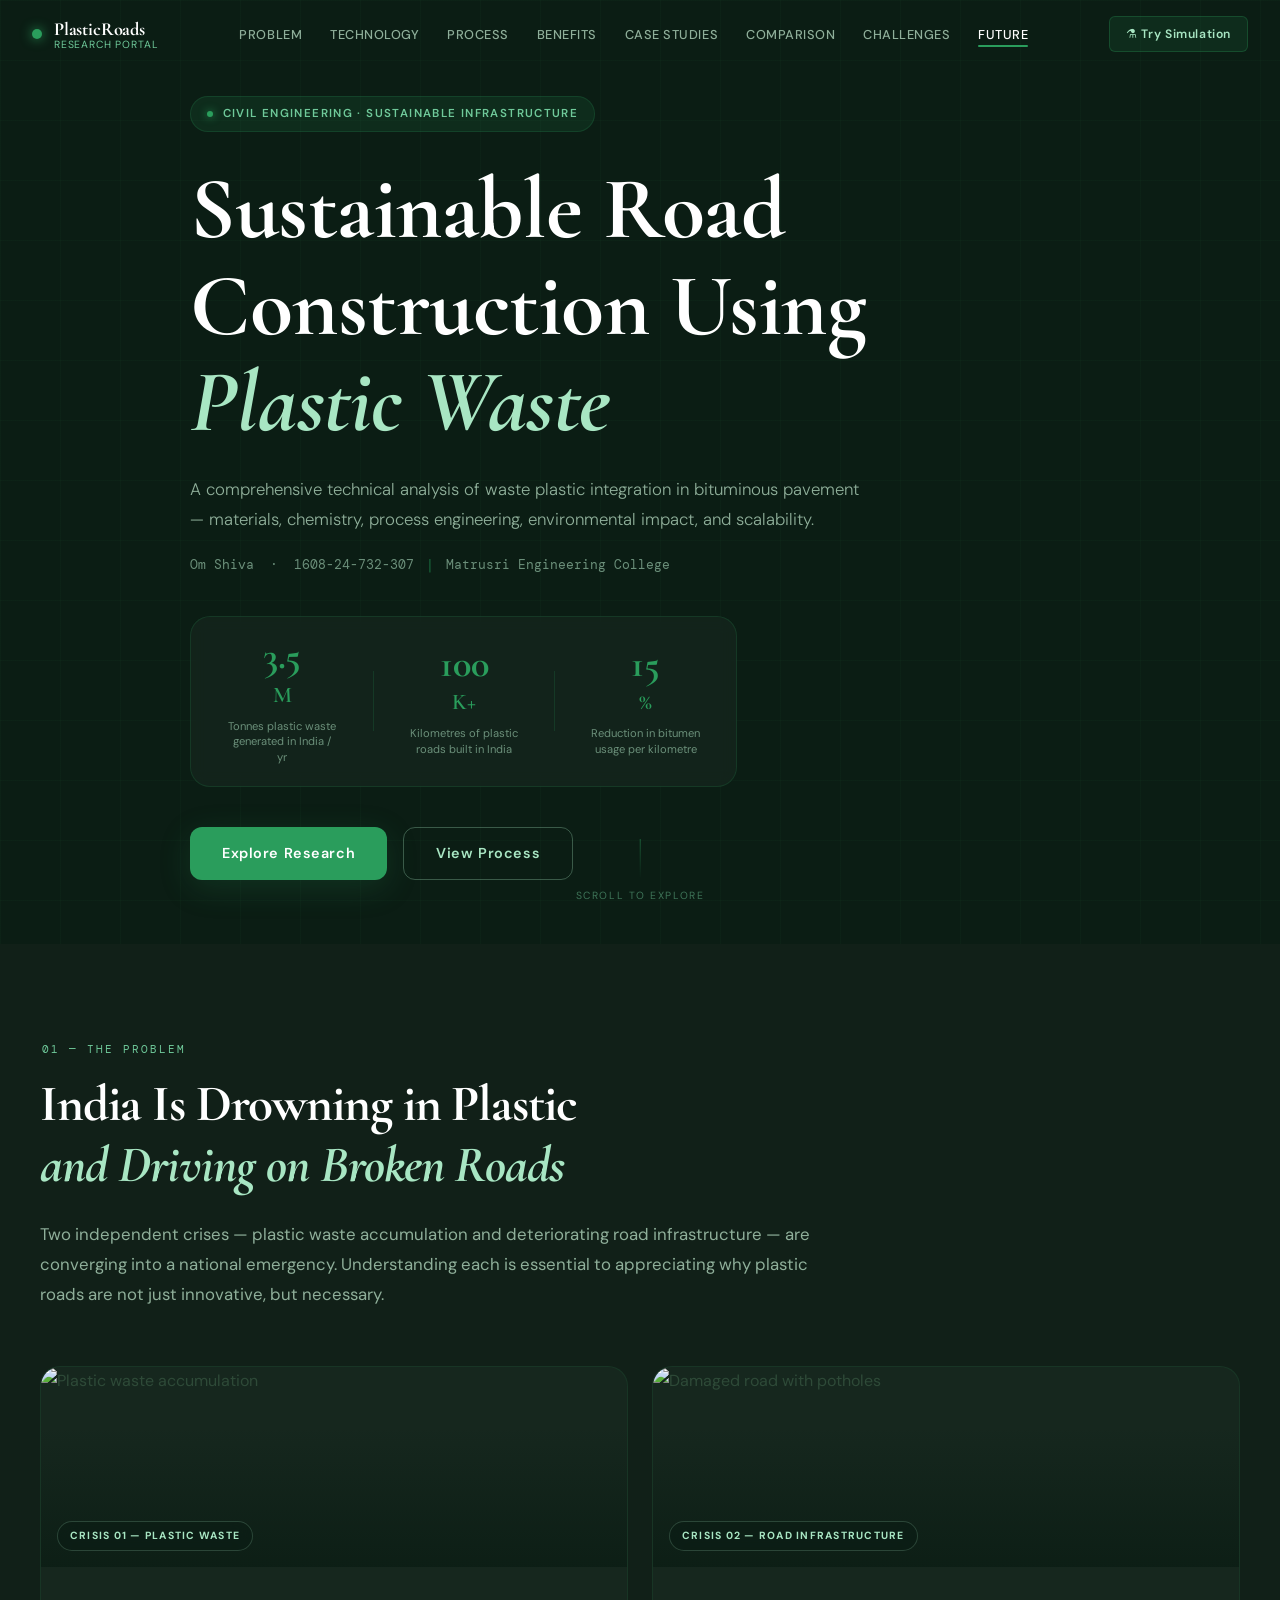
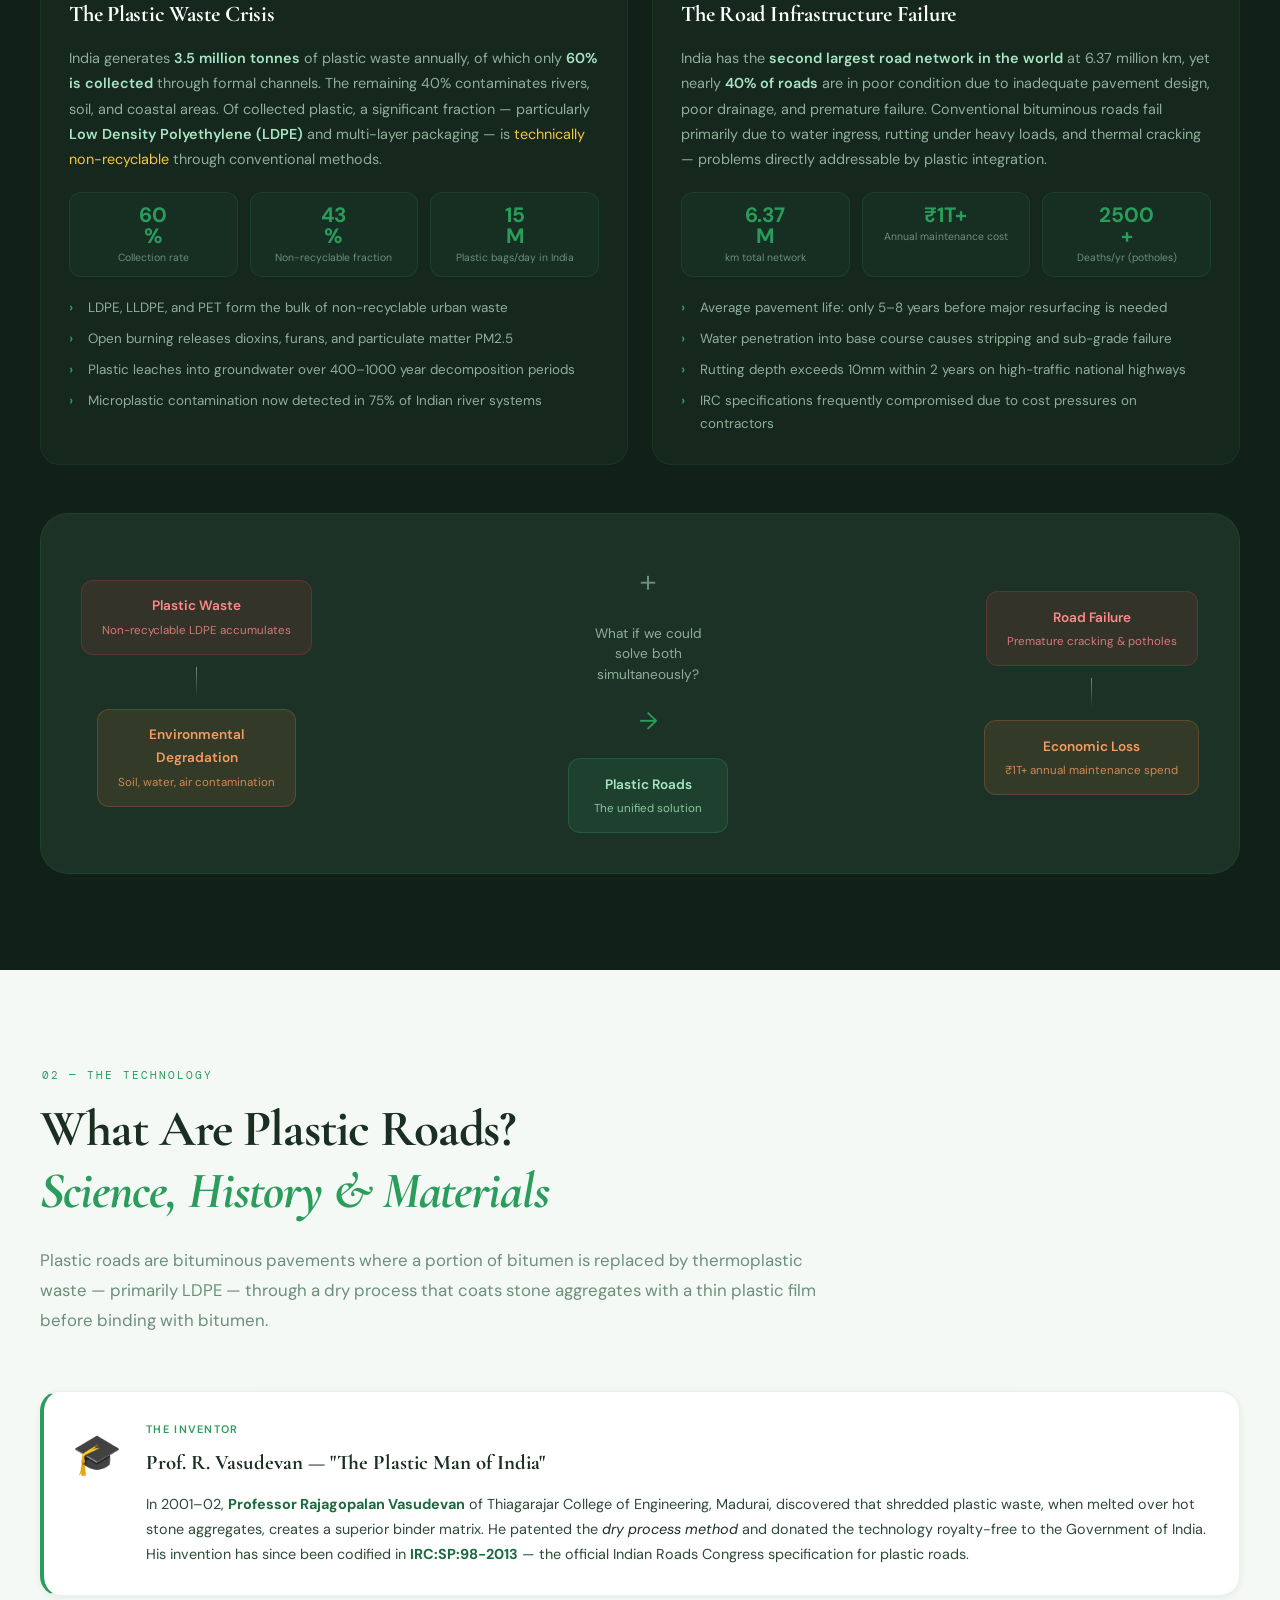
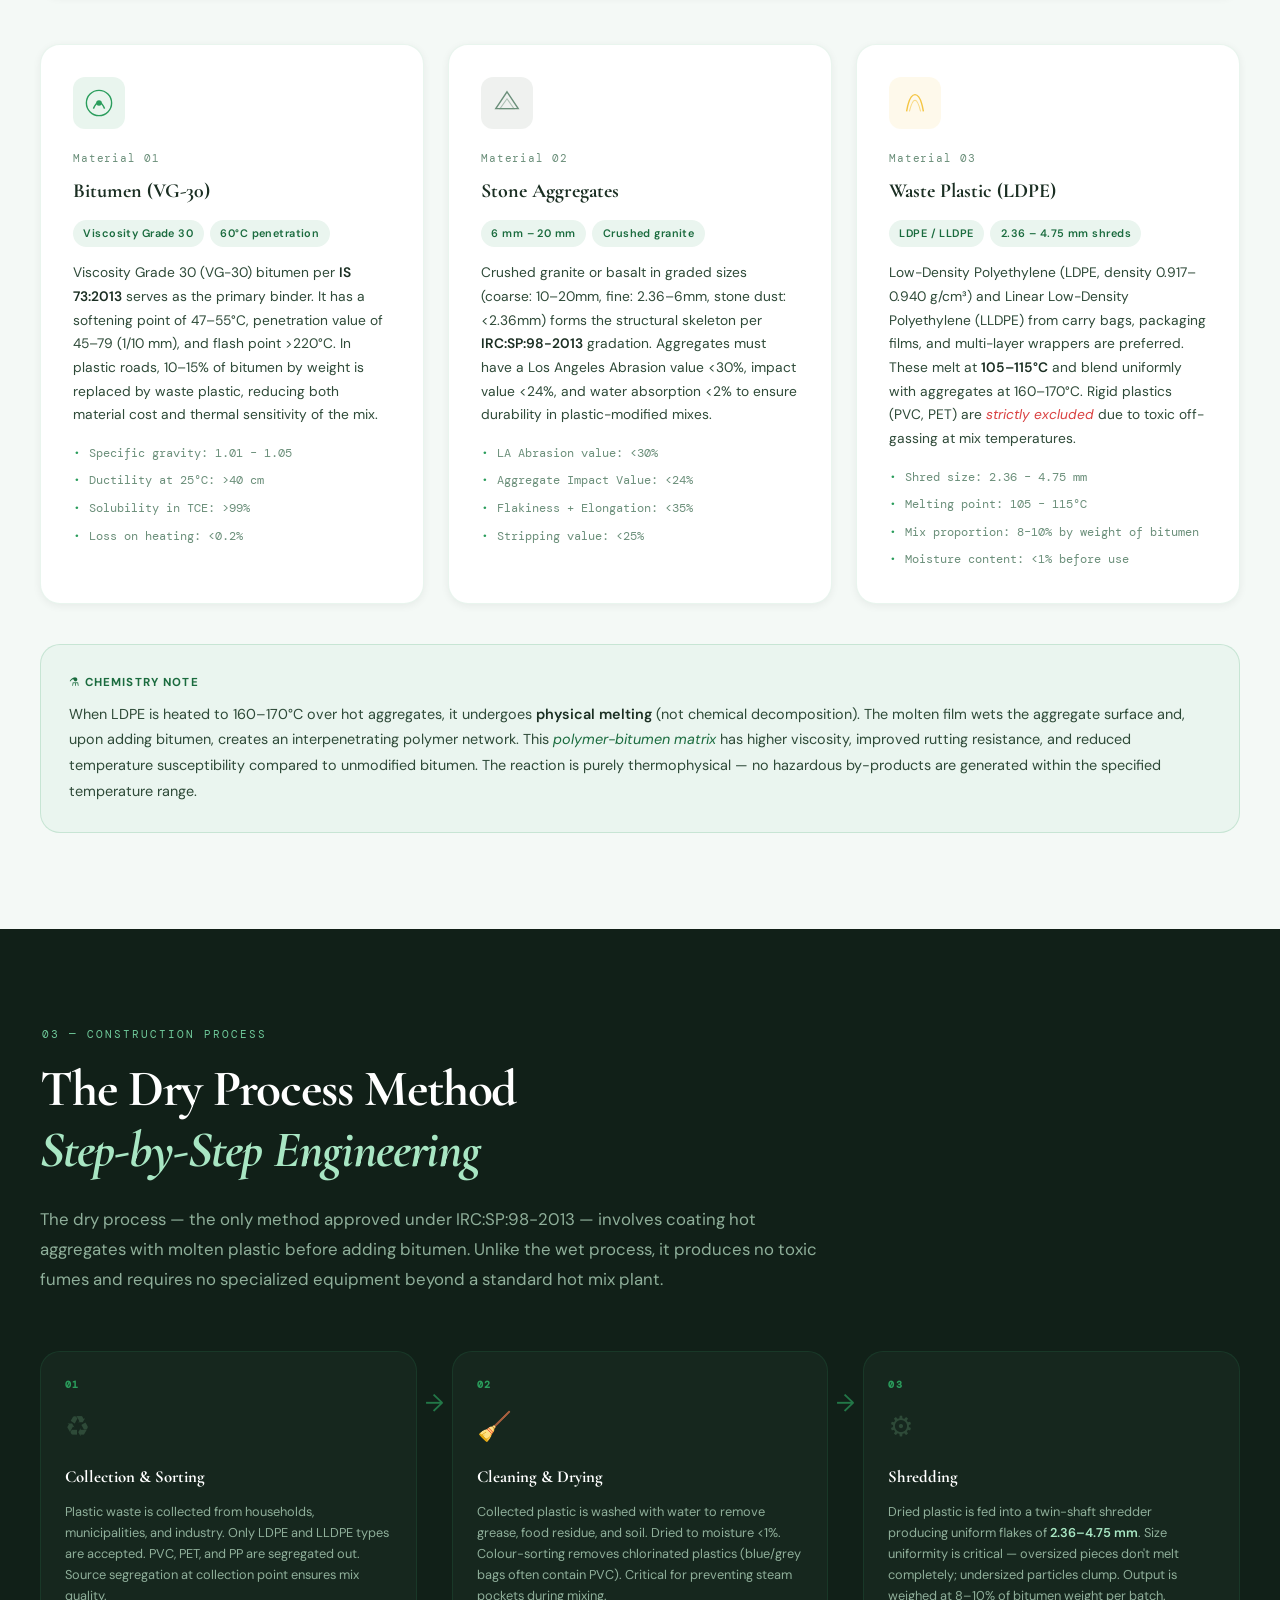
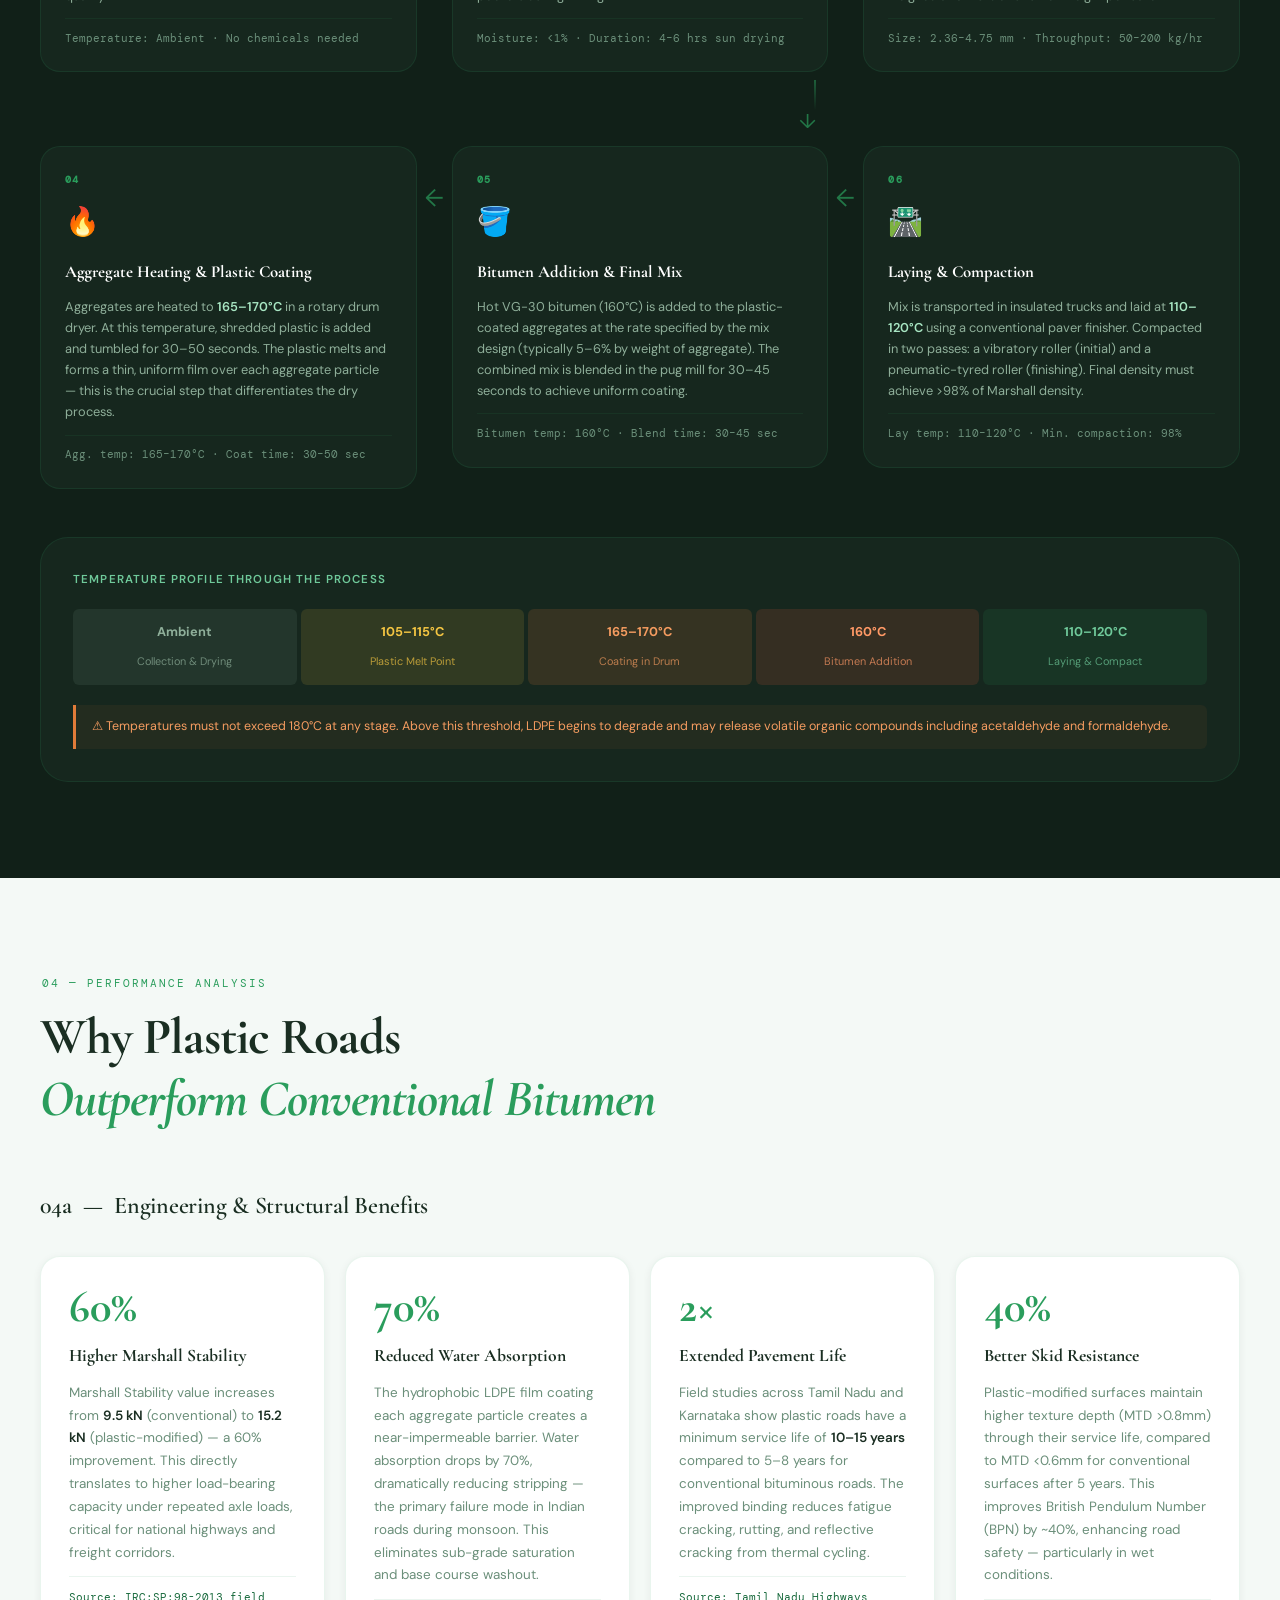
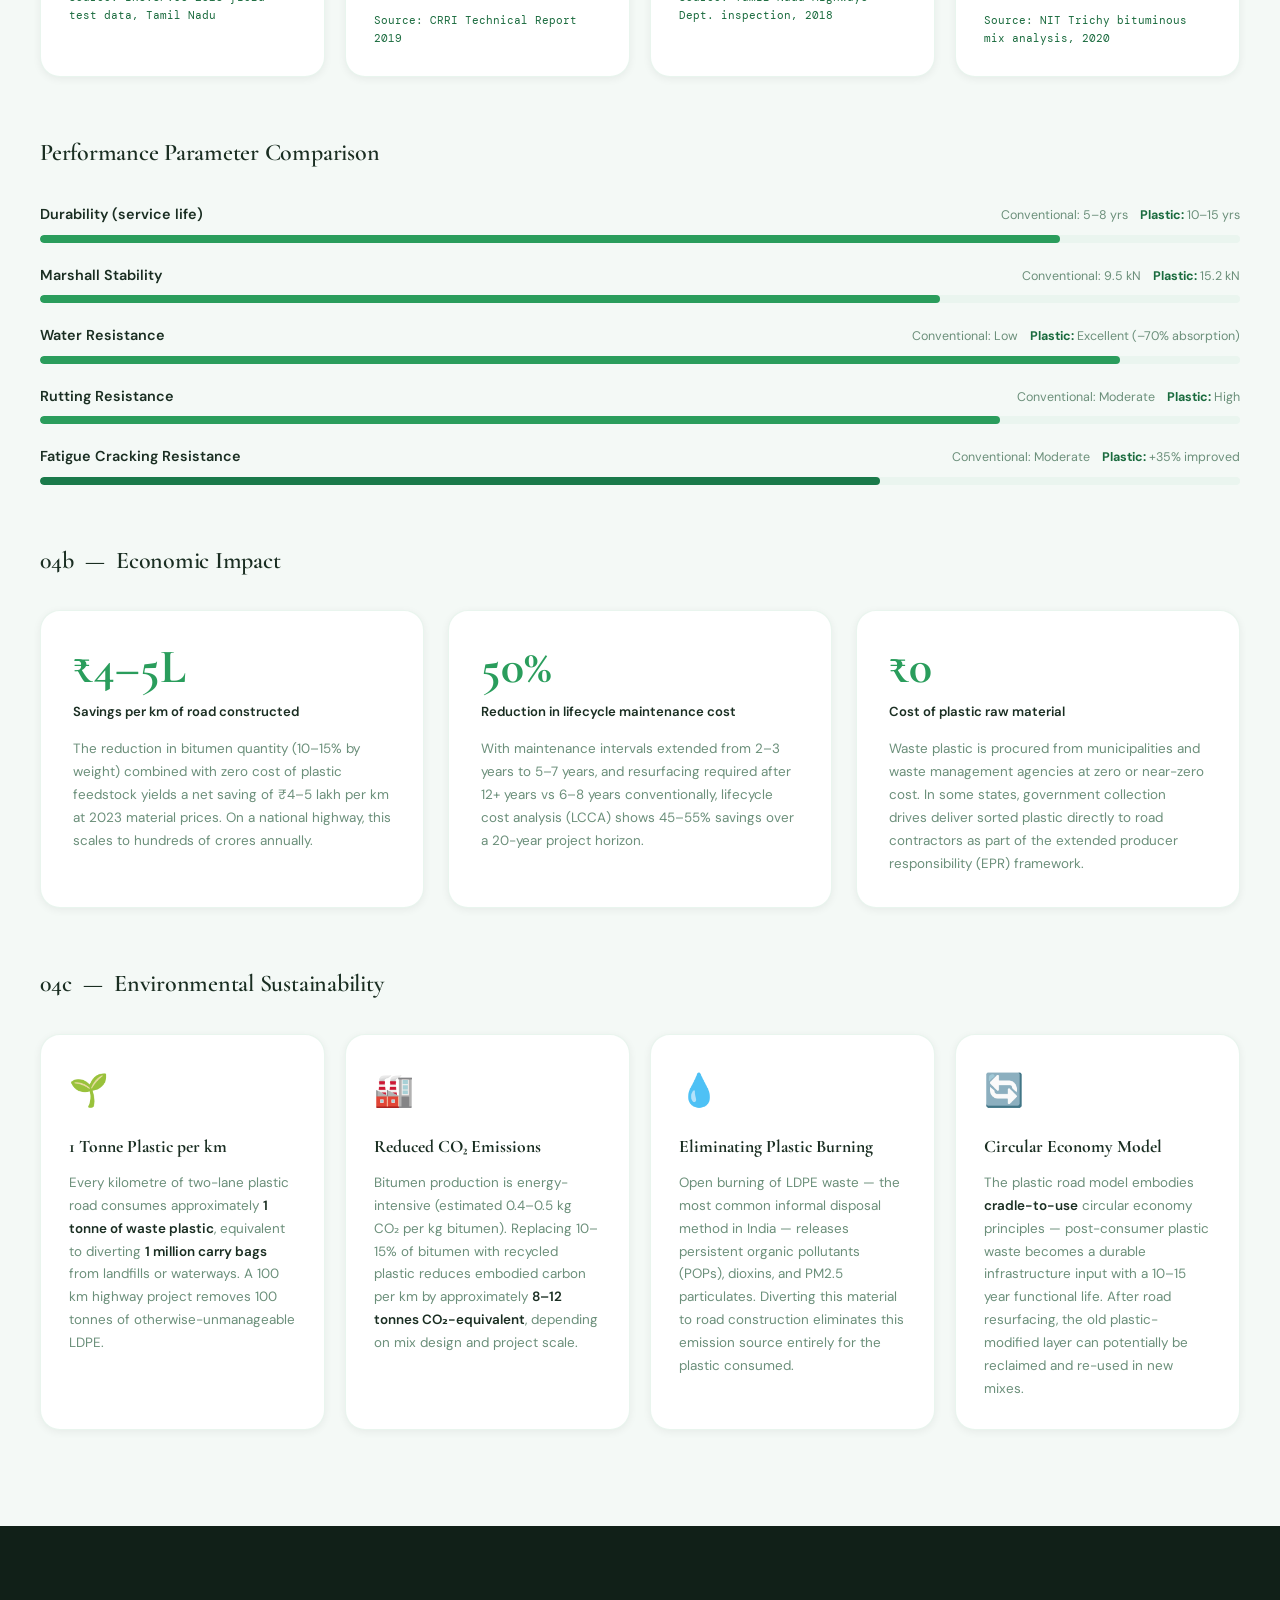
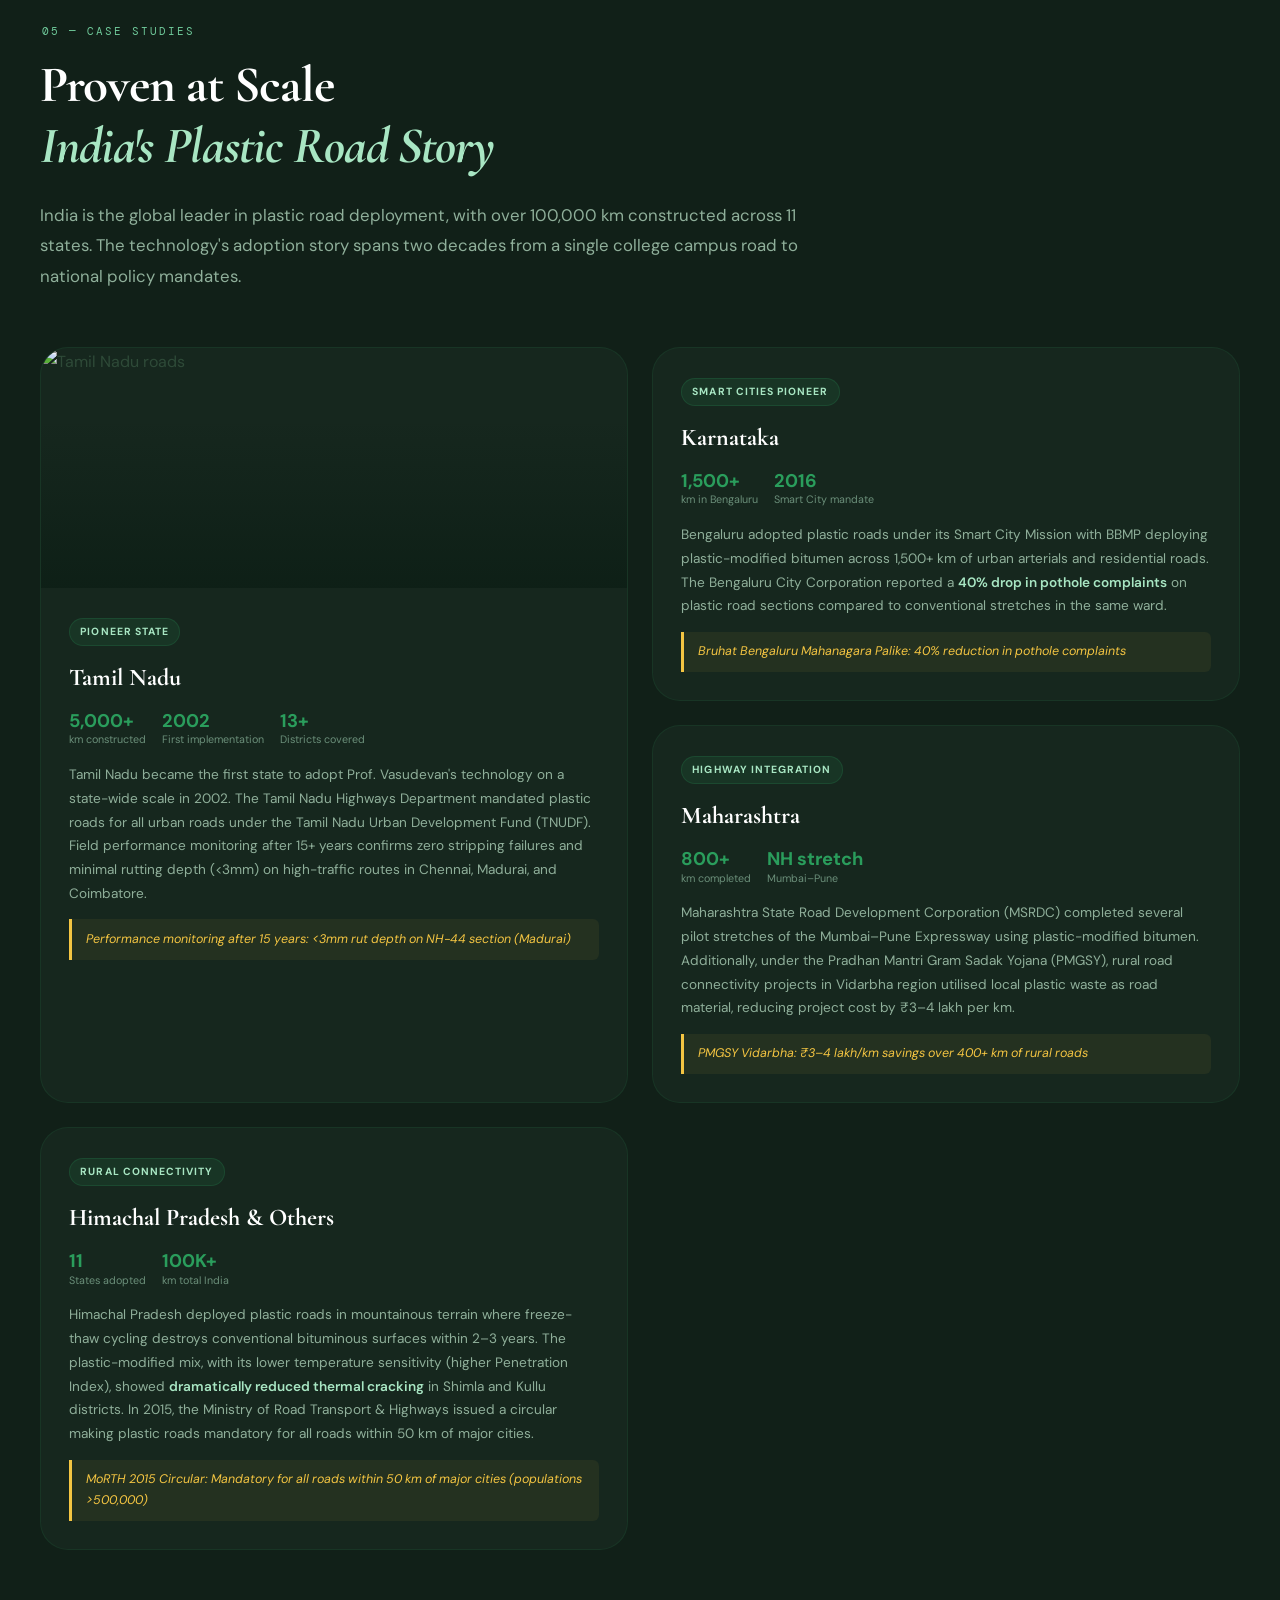
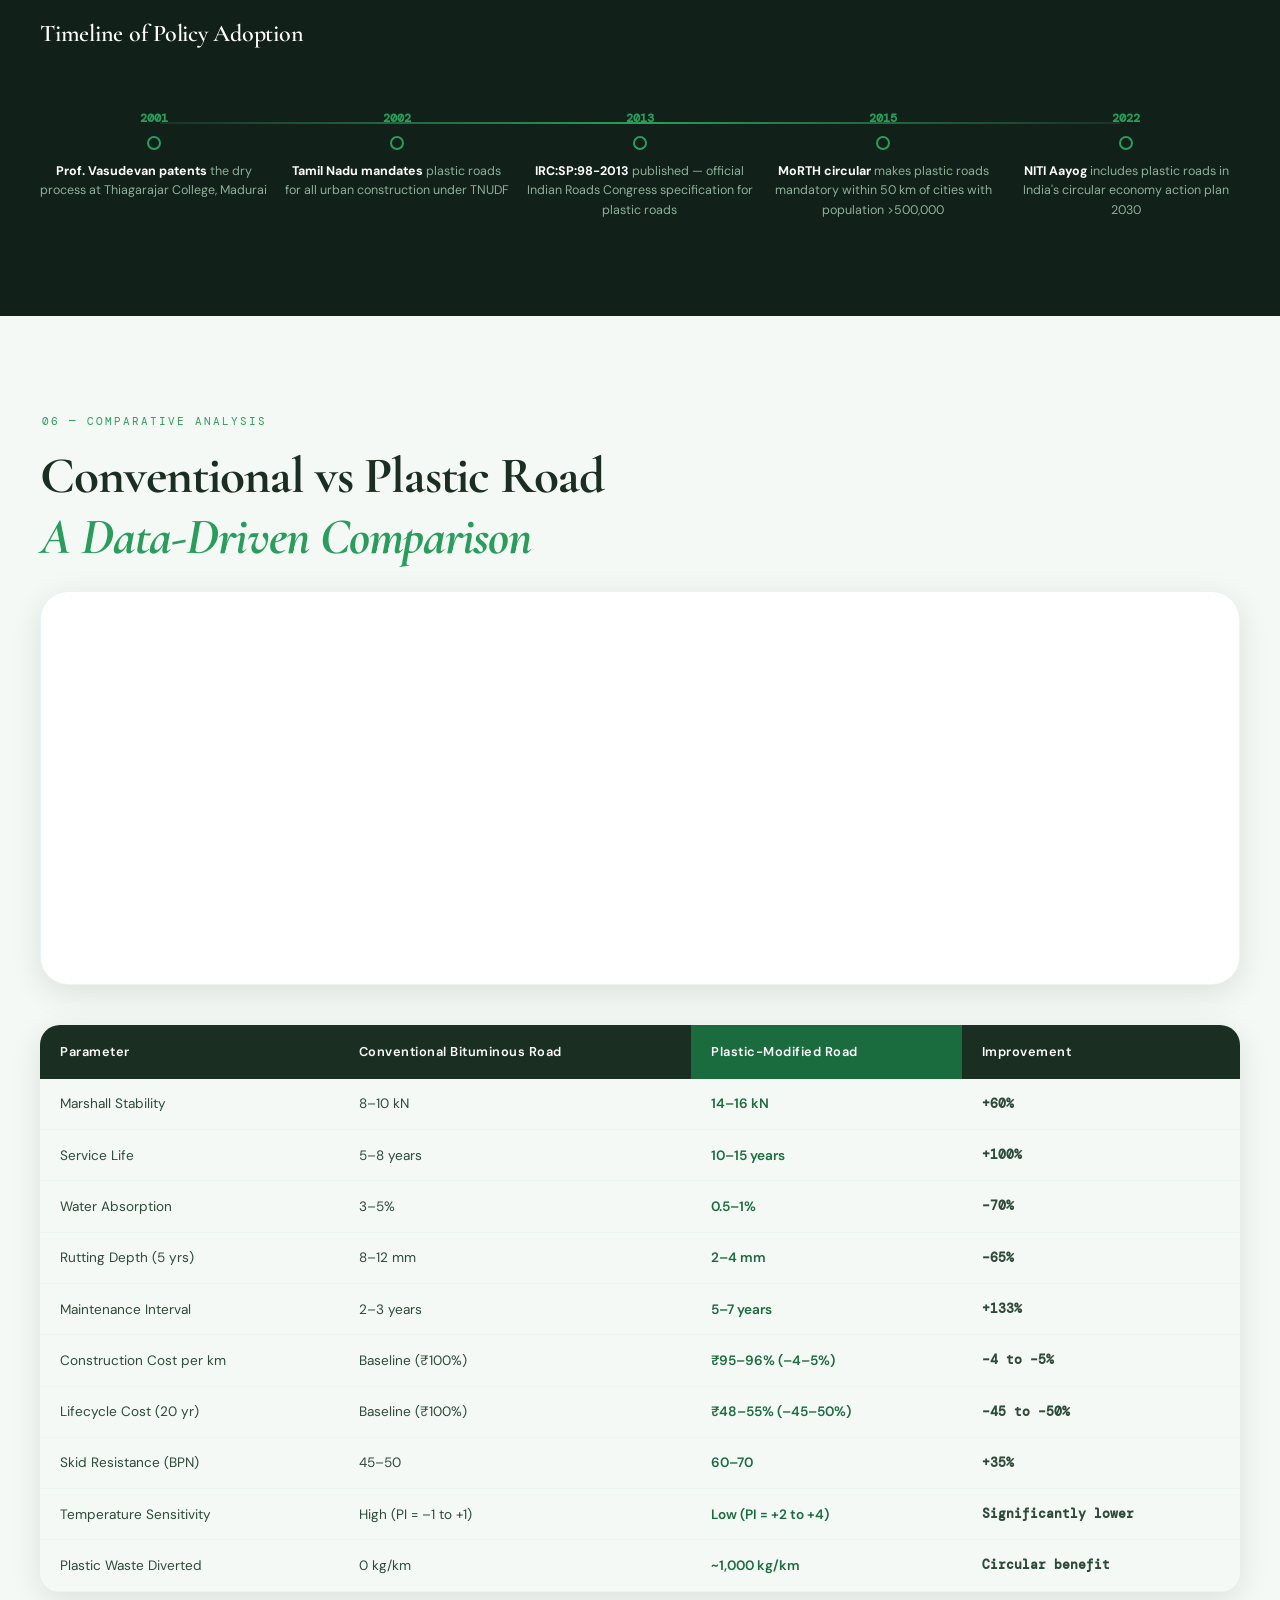
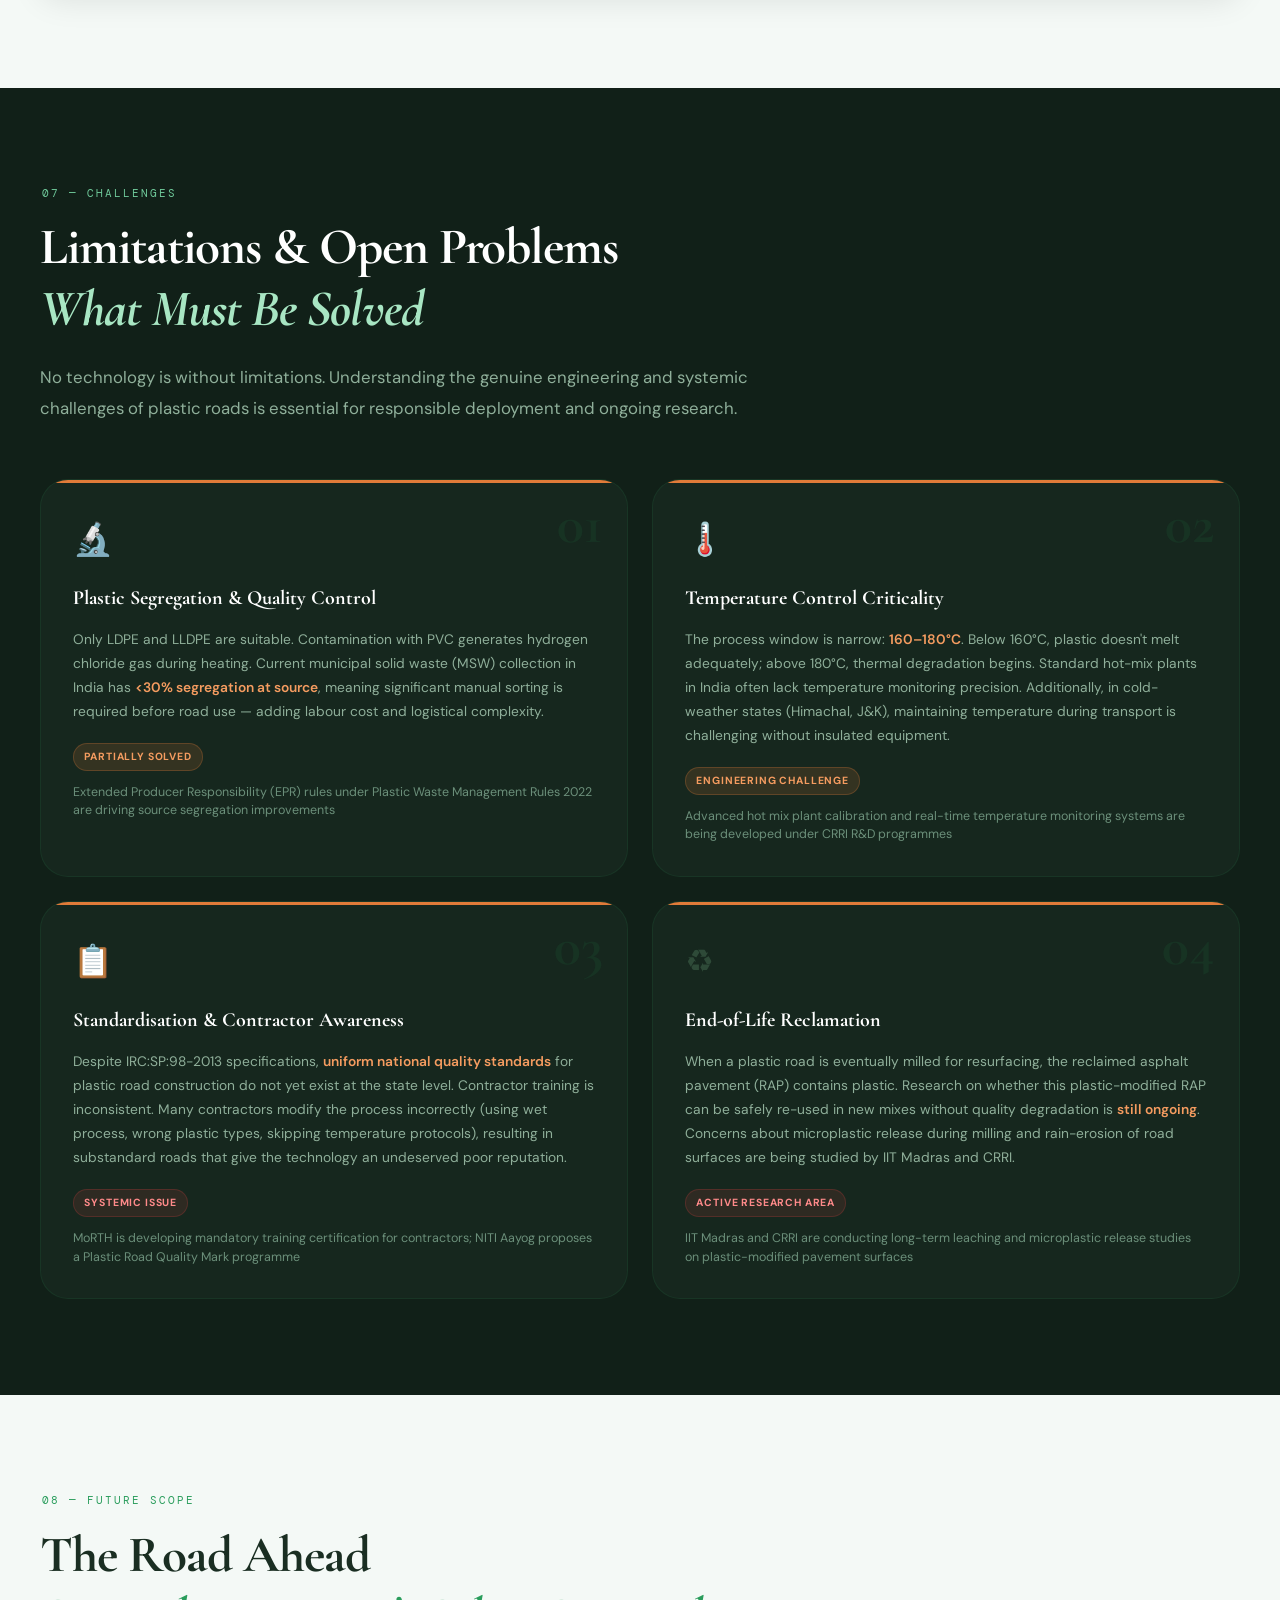
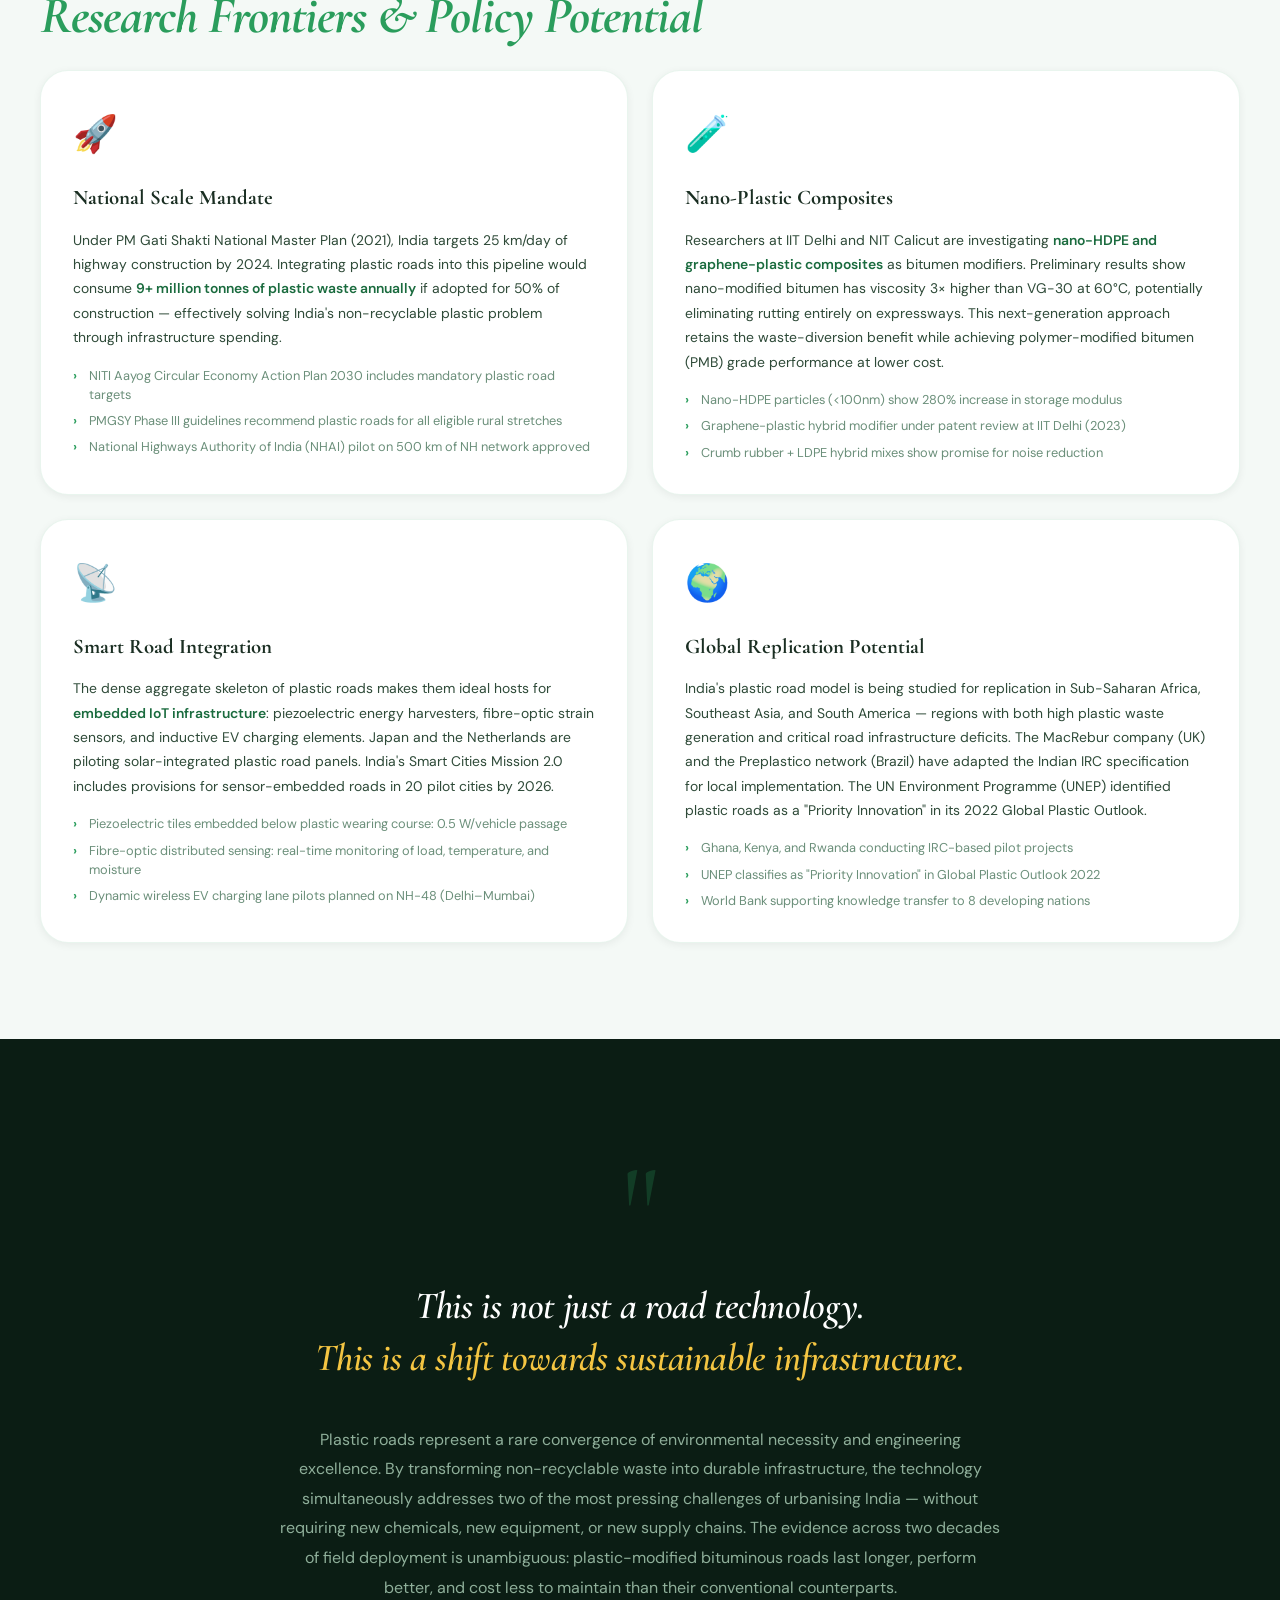
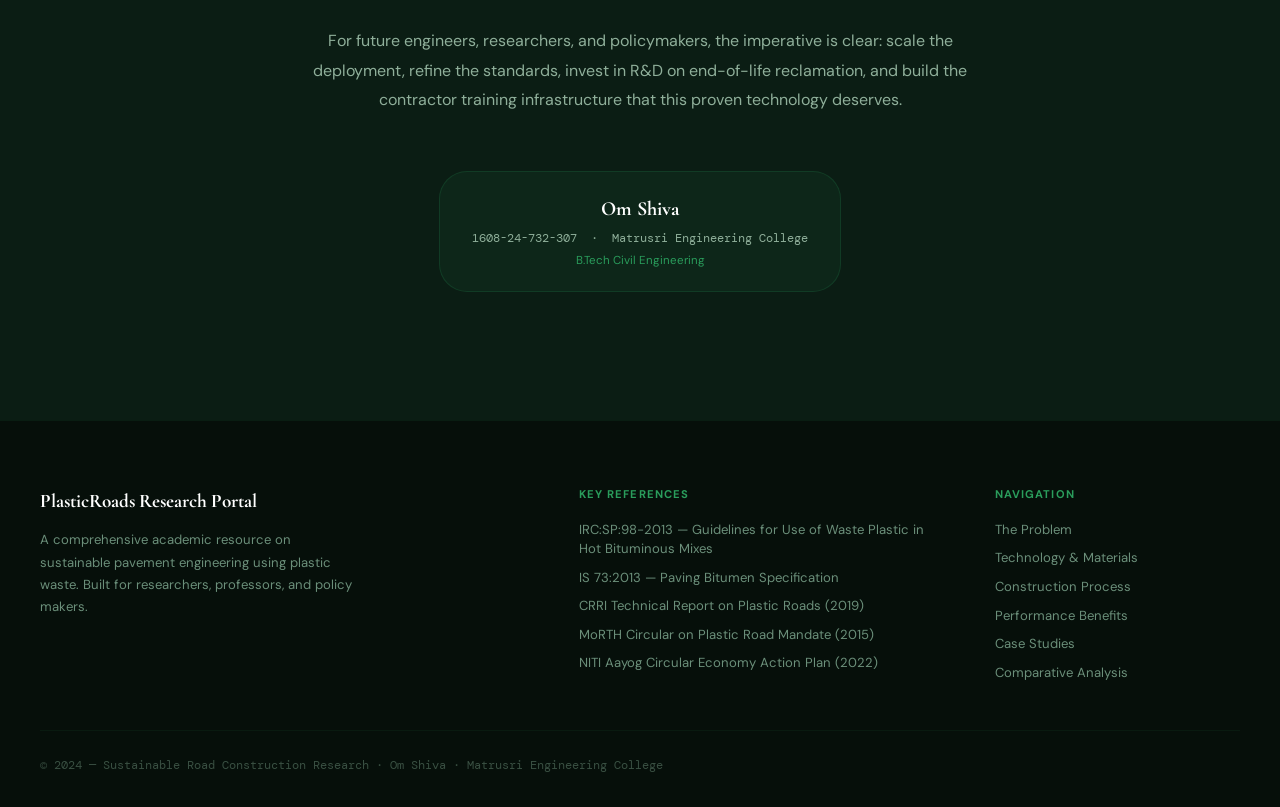
==== commit 61086da6: "Add files via upload" ====
--- a/index.html
+++ b/index.html
@@ -33,6 +33,7 @@
       <li><a href="#challenges"  class="nav-link">Challenges</a></li>
       <li><a href="#future"      class="nav-link">Future</a></li>
     </ul>
+    <a href="game.html" class="nav-sim-btn">⚗ Try Simulation</a>
     <button class="nav-toggle" id="navToggle" aria-label="Toggle menu">
       <span></span><span></span><span></span>
     </button>
@@ -797,4 +798,4 @@
 
 <script src="app.js"></script>
 </body>
-</html>+</html>
--- a/styles.css
+++ b/styles.css
@@ -191,6 +191,29 @@
 .nav-toggle.open span:nth-child(2) { opacity: 0; transform: scaleX(0); }
 .nav-toggle.open span:nth-child(3) { transform: translateY(-7px) rotate(-45deg); }
 
+.nav-sim-btn {
+  display: inline-flex;
+  align-items: center;
+  padding: .4rem 1rem;
+  background: rgba(42,157,92,0.12);
+  color: var(--mint);
+  font-size: .76rem;
+  font-weight: 600;
+  letter-spacing: .05em;
+  border: 1px solid rgba(42,157,92,0.28);
+  border-radius: var(--radius-sm);
+  transition: var(--transition);
+  white-space: nowrap;
+  flex-shrink: 0;
+}
+.nav-sim-btn:hover {
+  background: var(--green);
+  color: var(--white);
+  border-color: var(--green);
+  box-shadow: 0 4px 20px rgba(42,157,92,.3);
+  transform: translateY(-1px);
+}
+
 /* ─── HERO ────────────────────────────────────────────────── */
 .hero {
   min-height: 100vh;
@@ -1215,4 +1238,4 @@
   .prob-stats-row { grid-template-columns: repeat(3, 1fr); }
   .footer-grid { grid-template-columns: 1fr; gap: 2rem; }
   .tt-bar { grid-template-columns: 1fr 1fr; }
-}+}
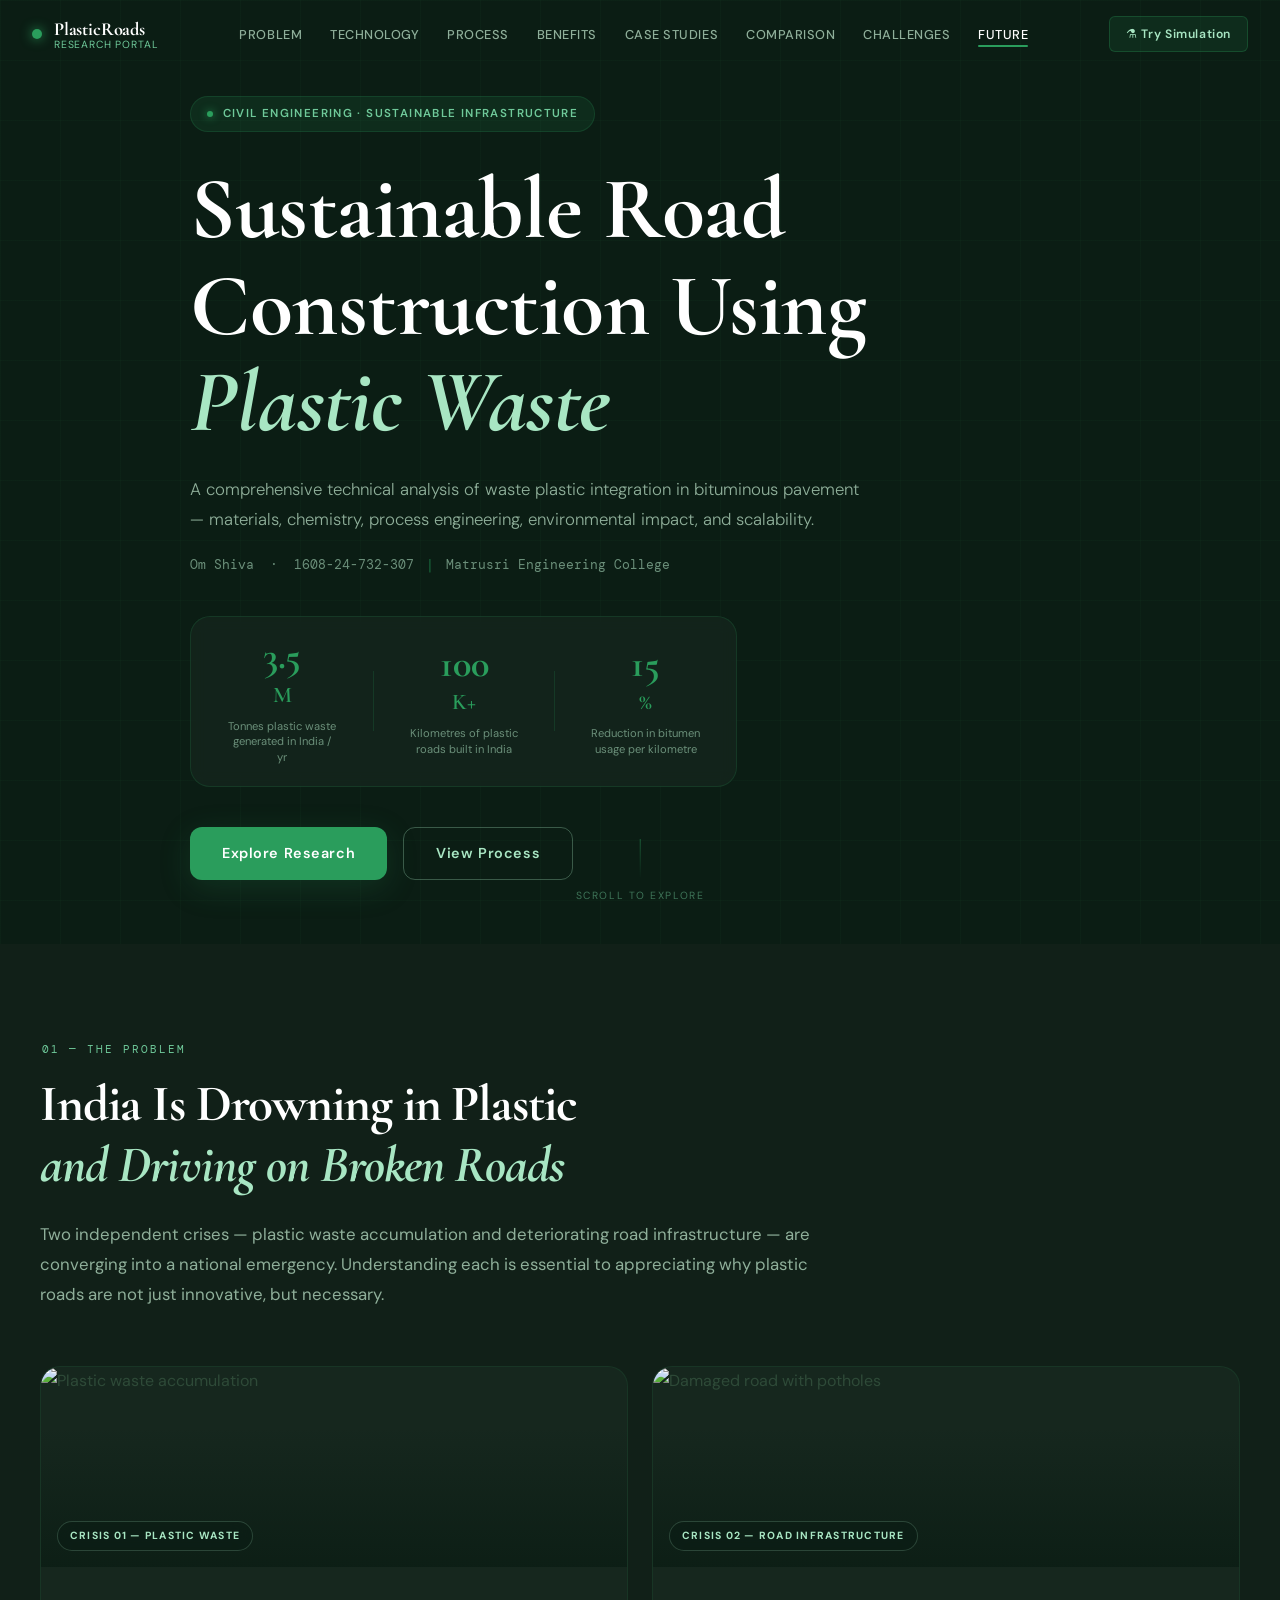
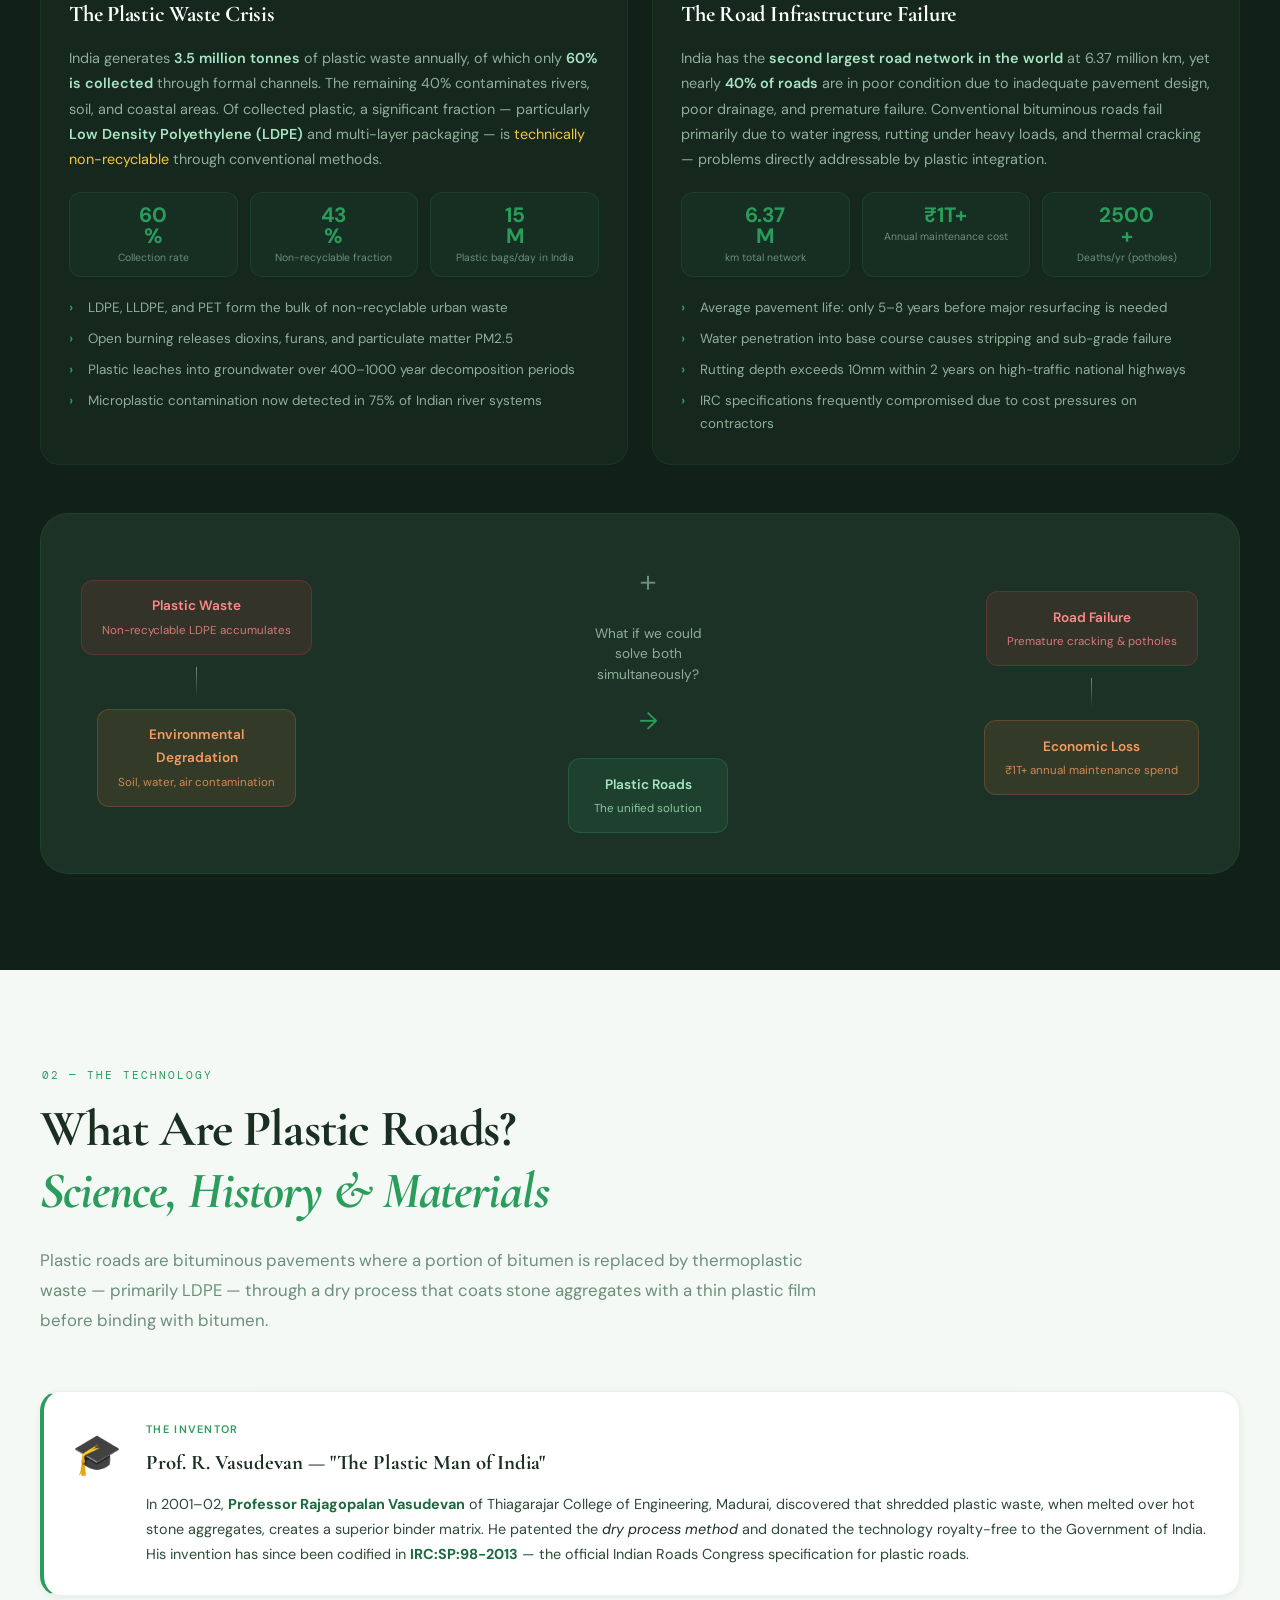
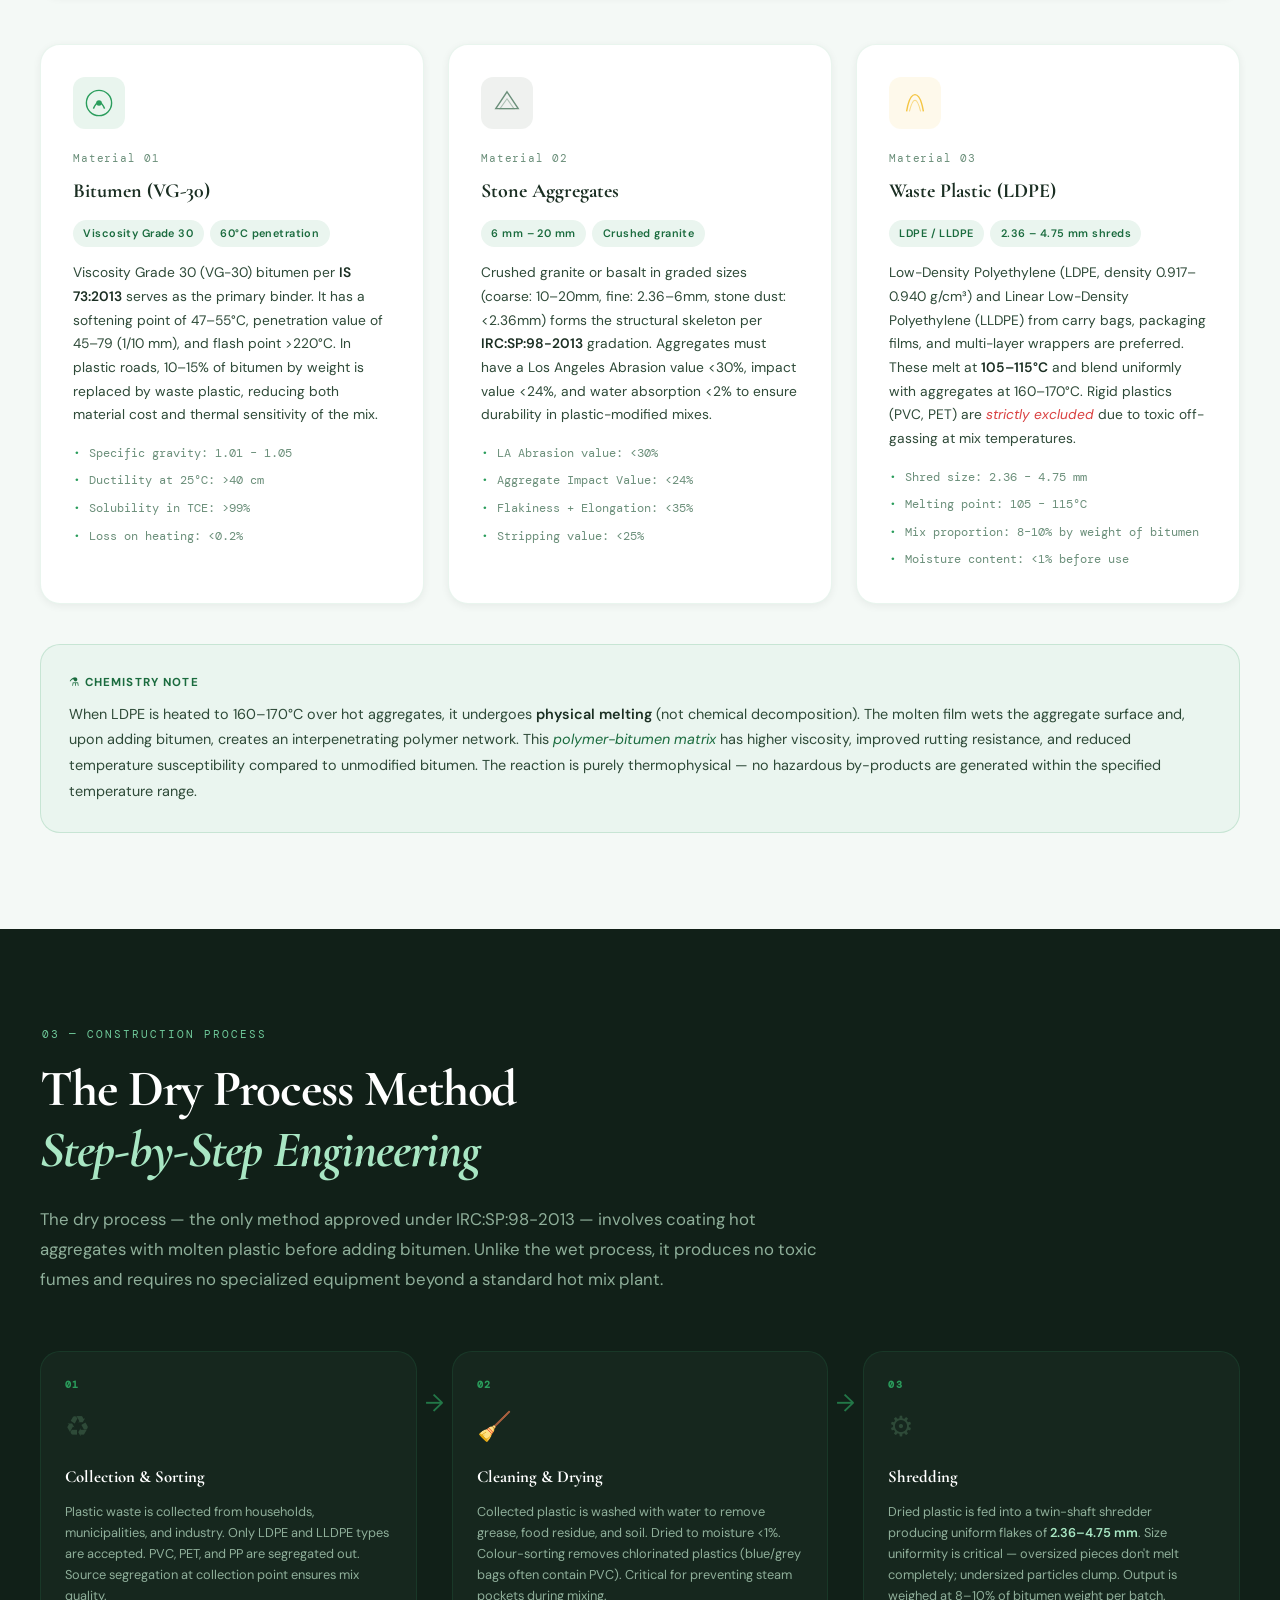
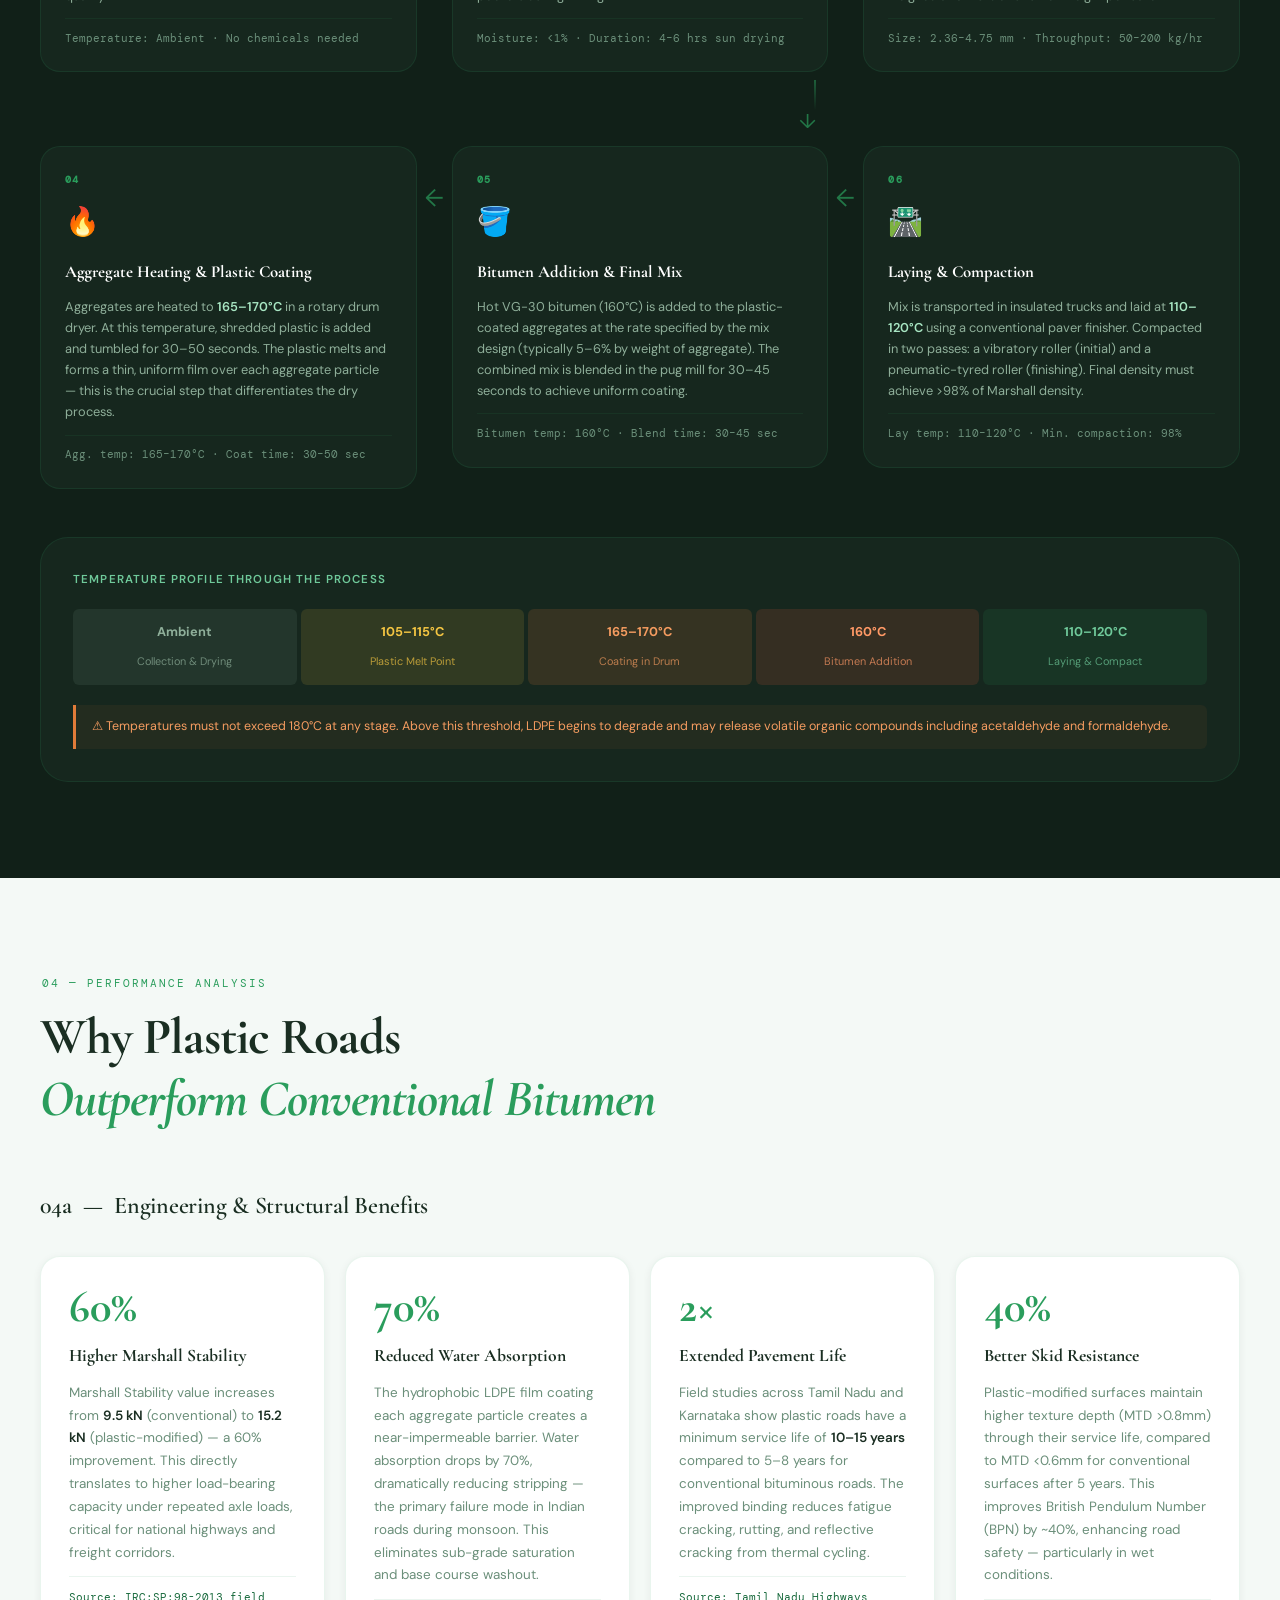
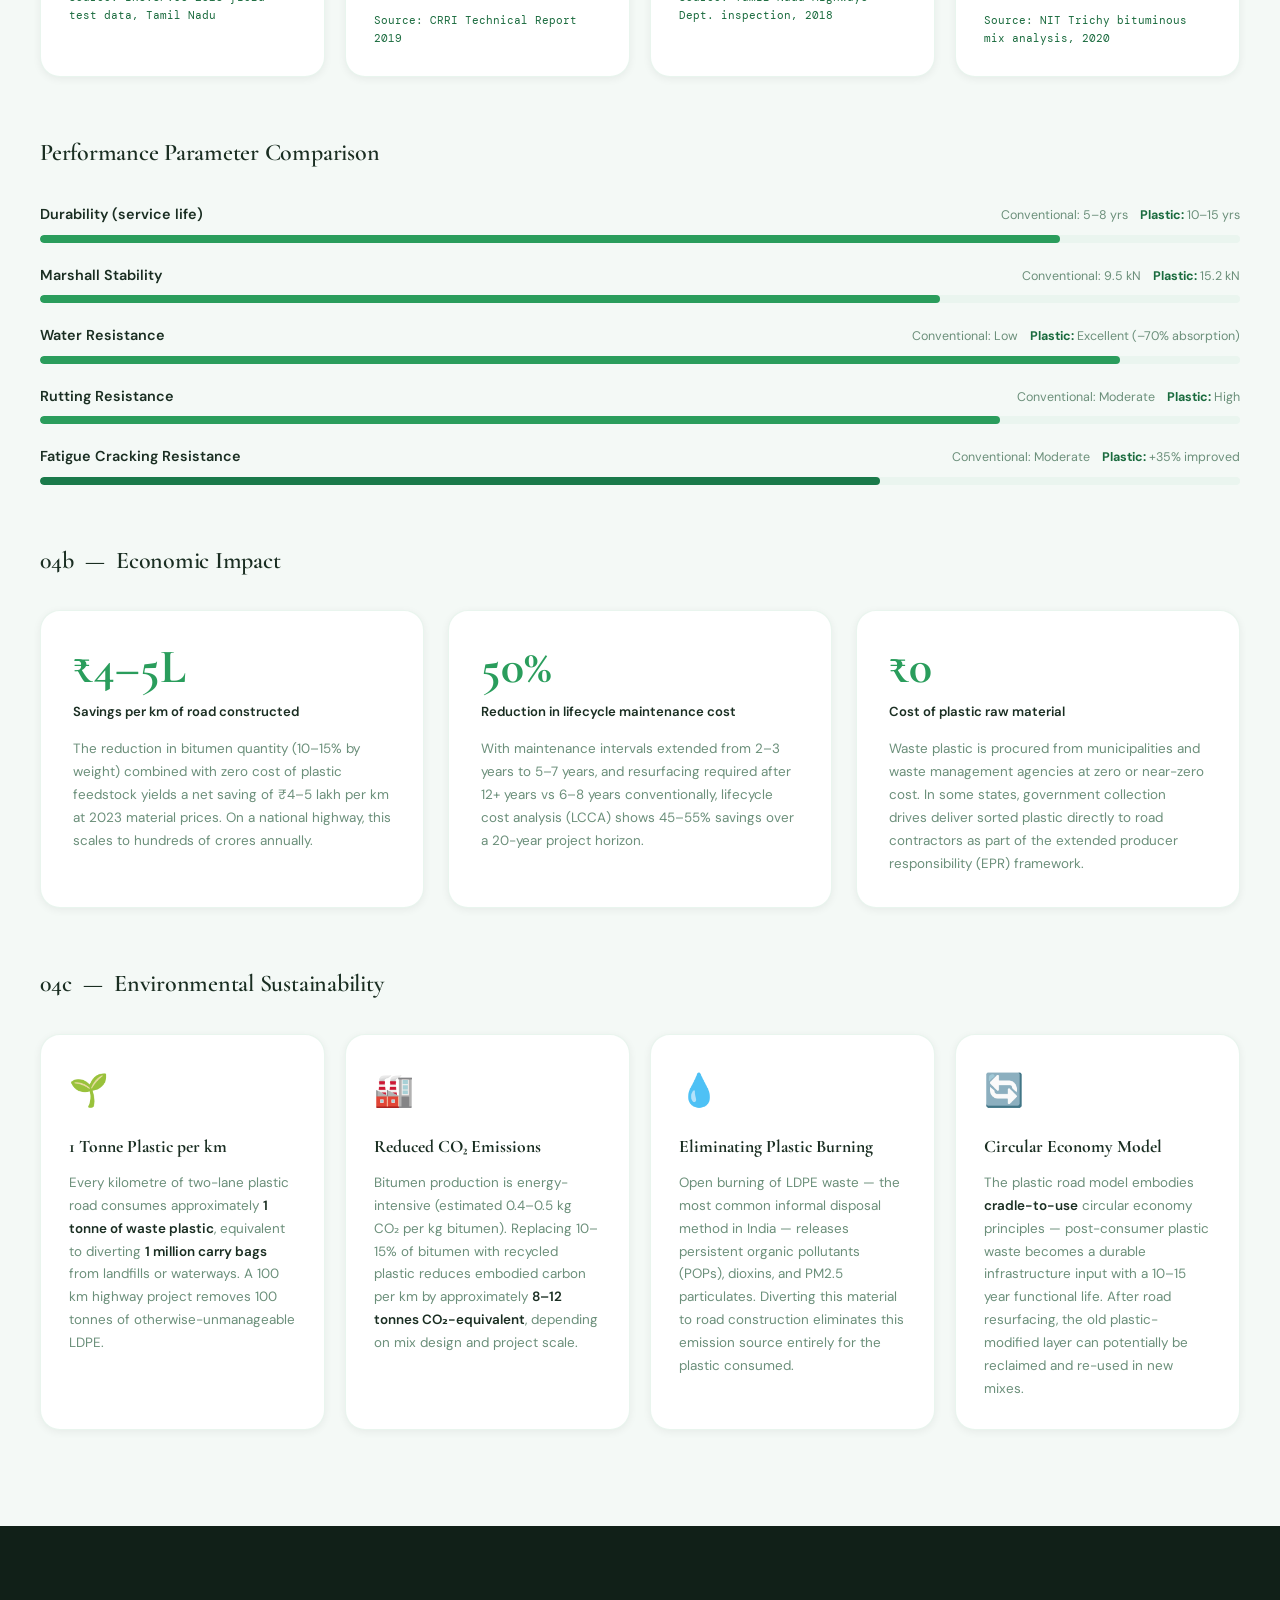
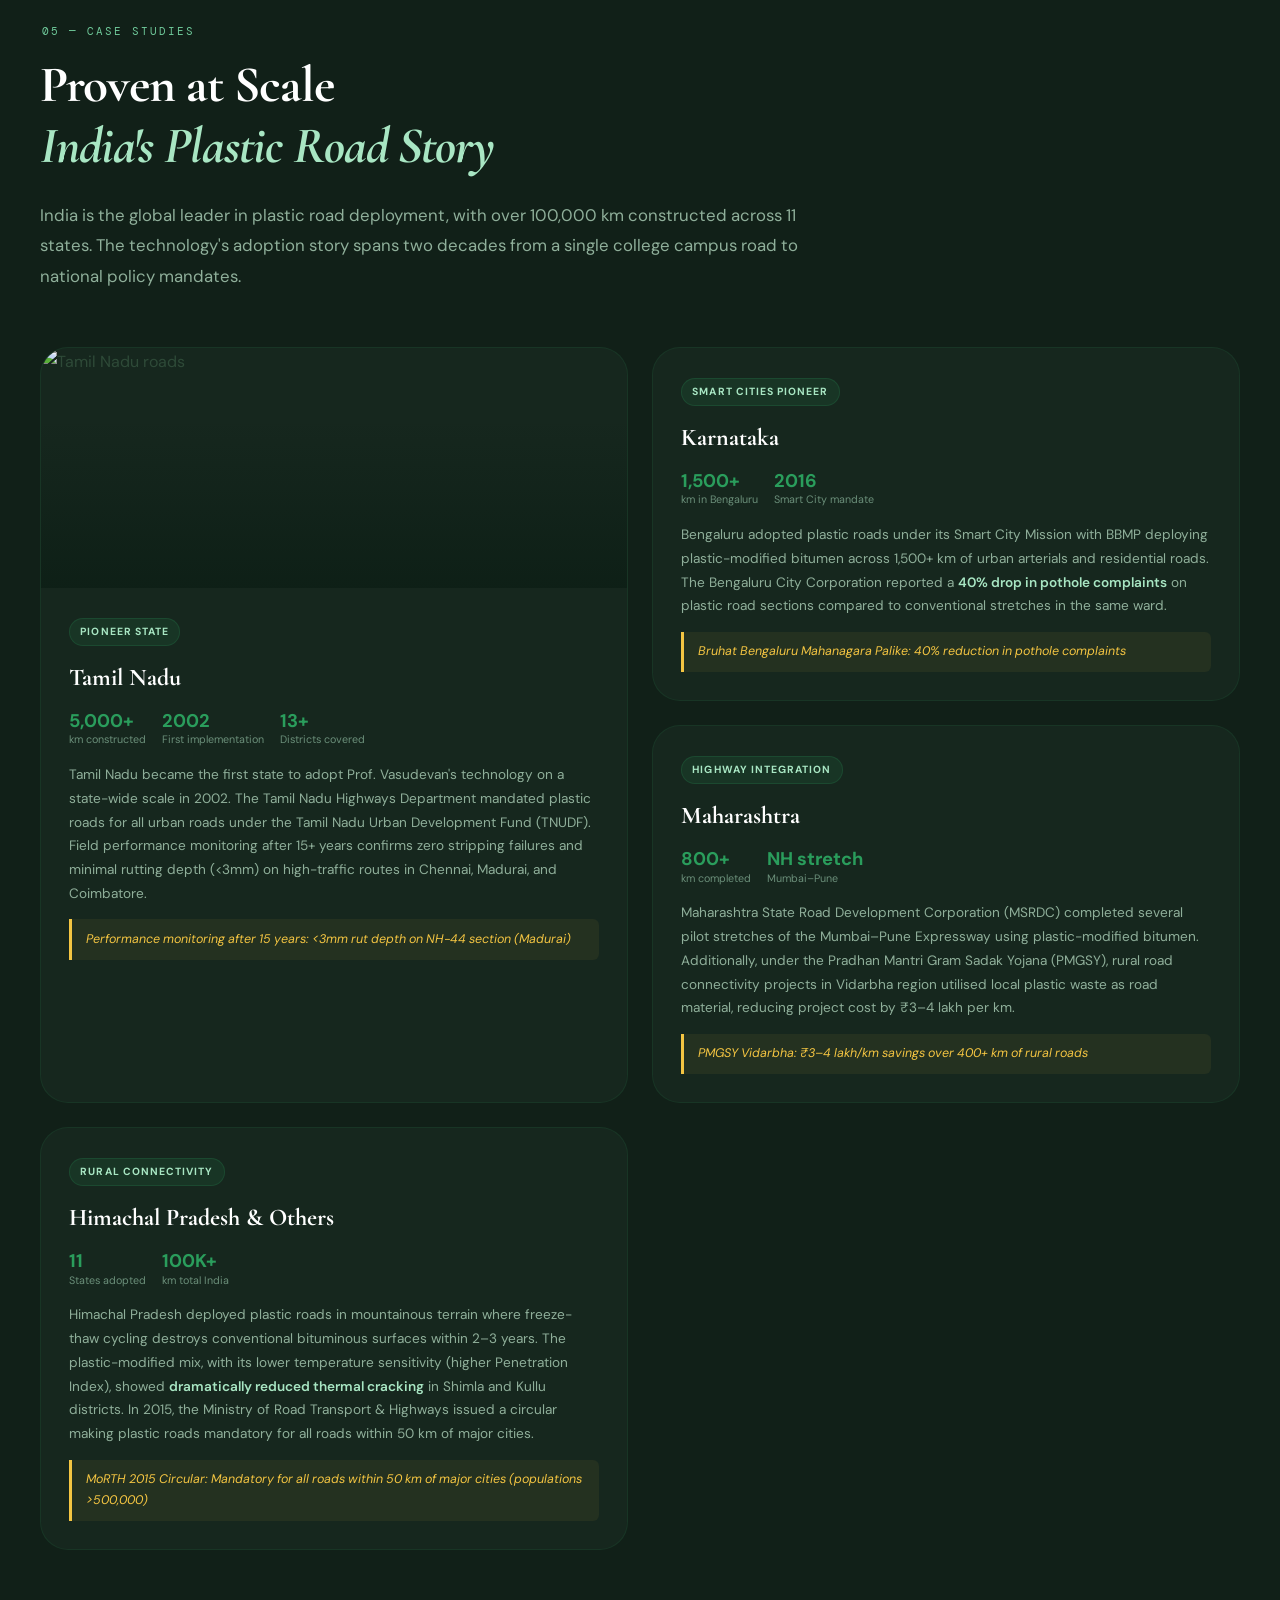
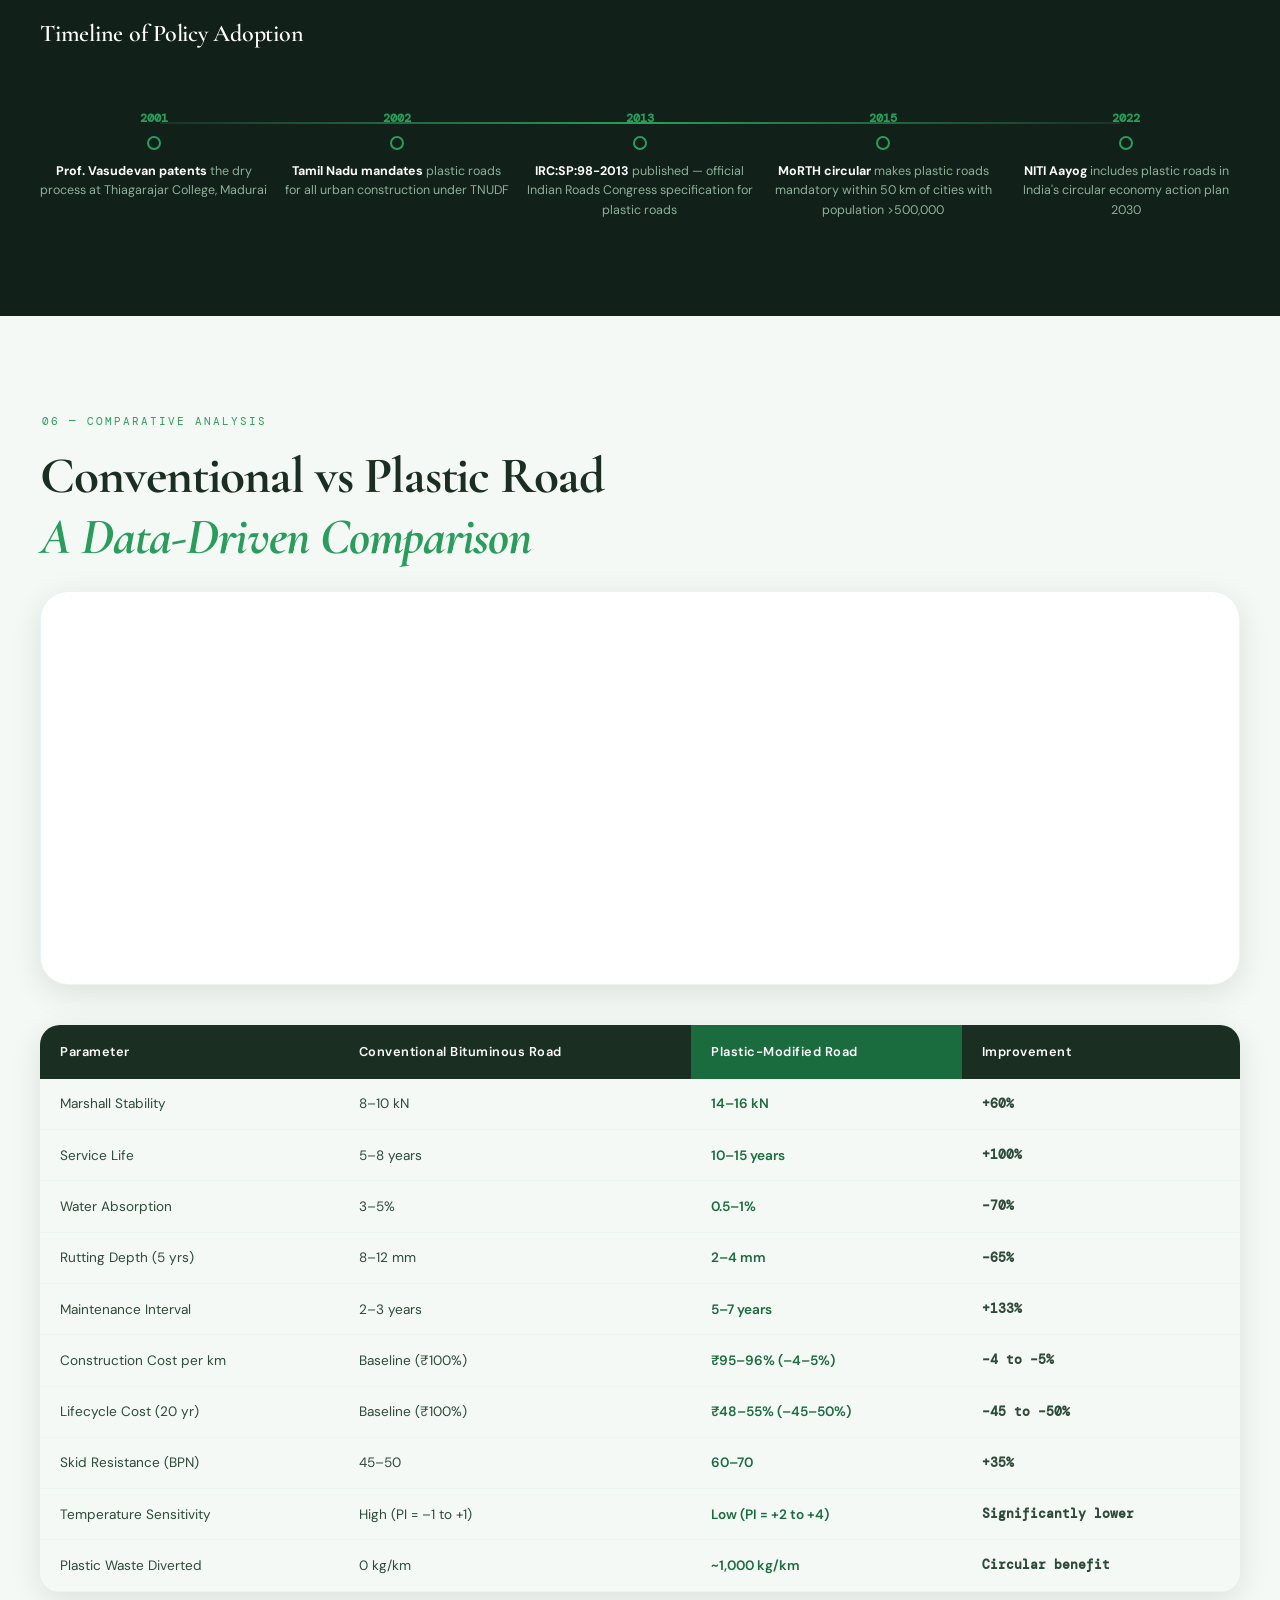
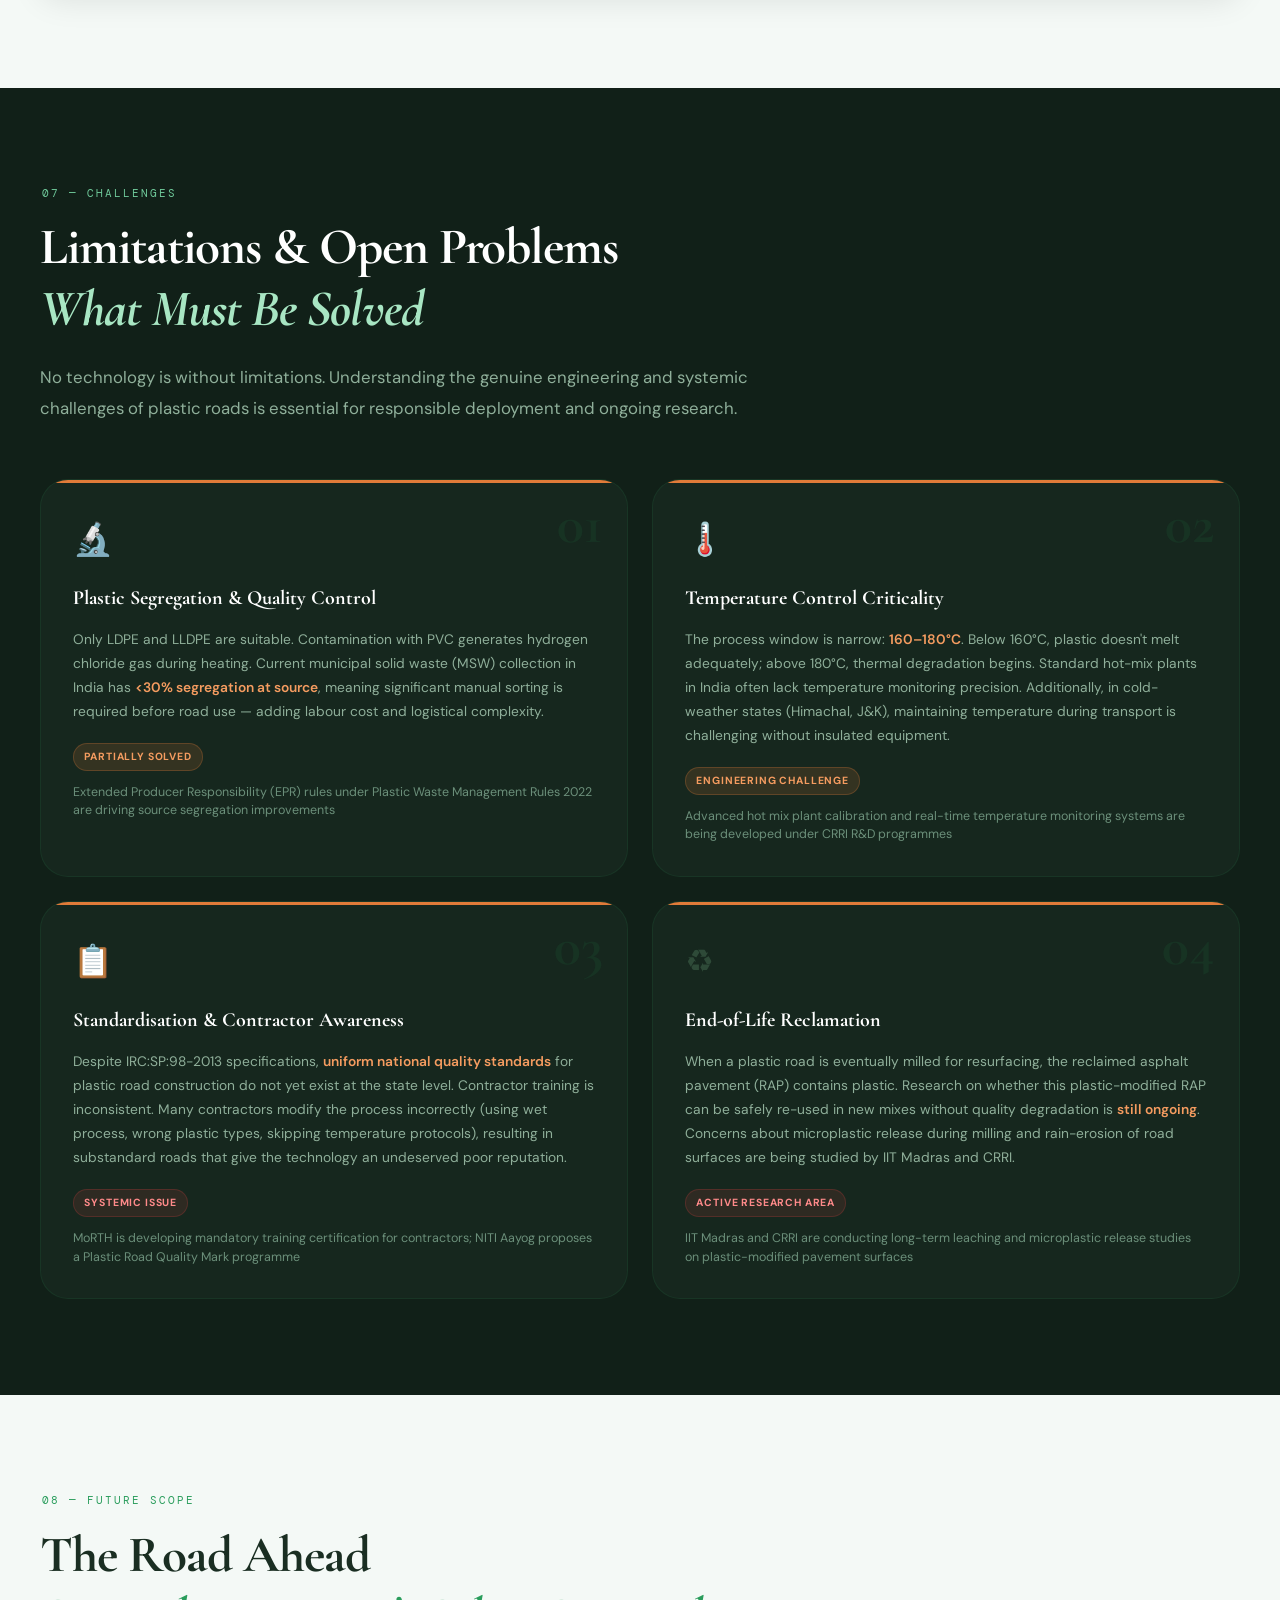
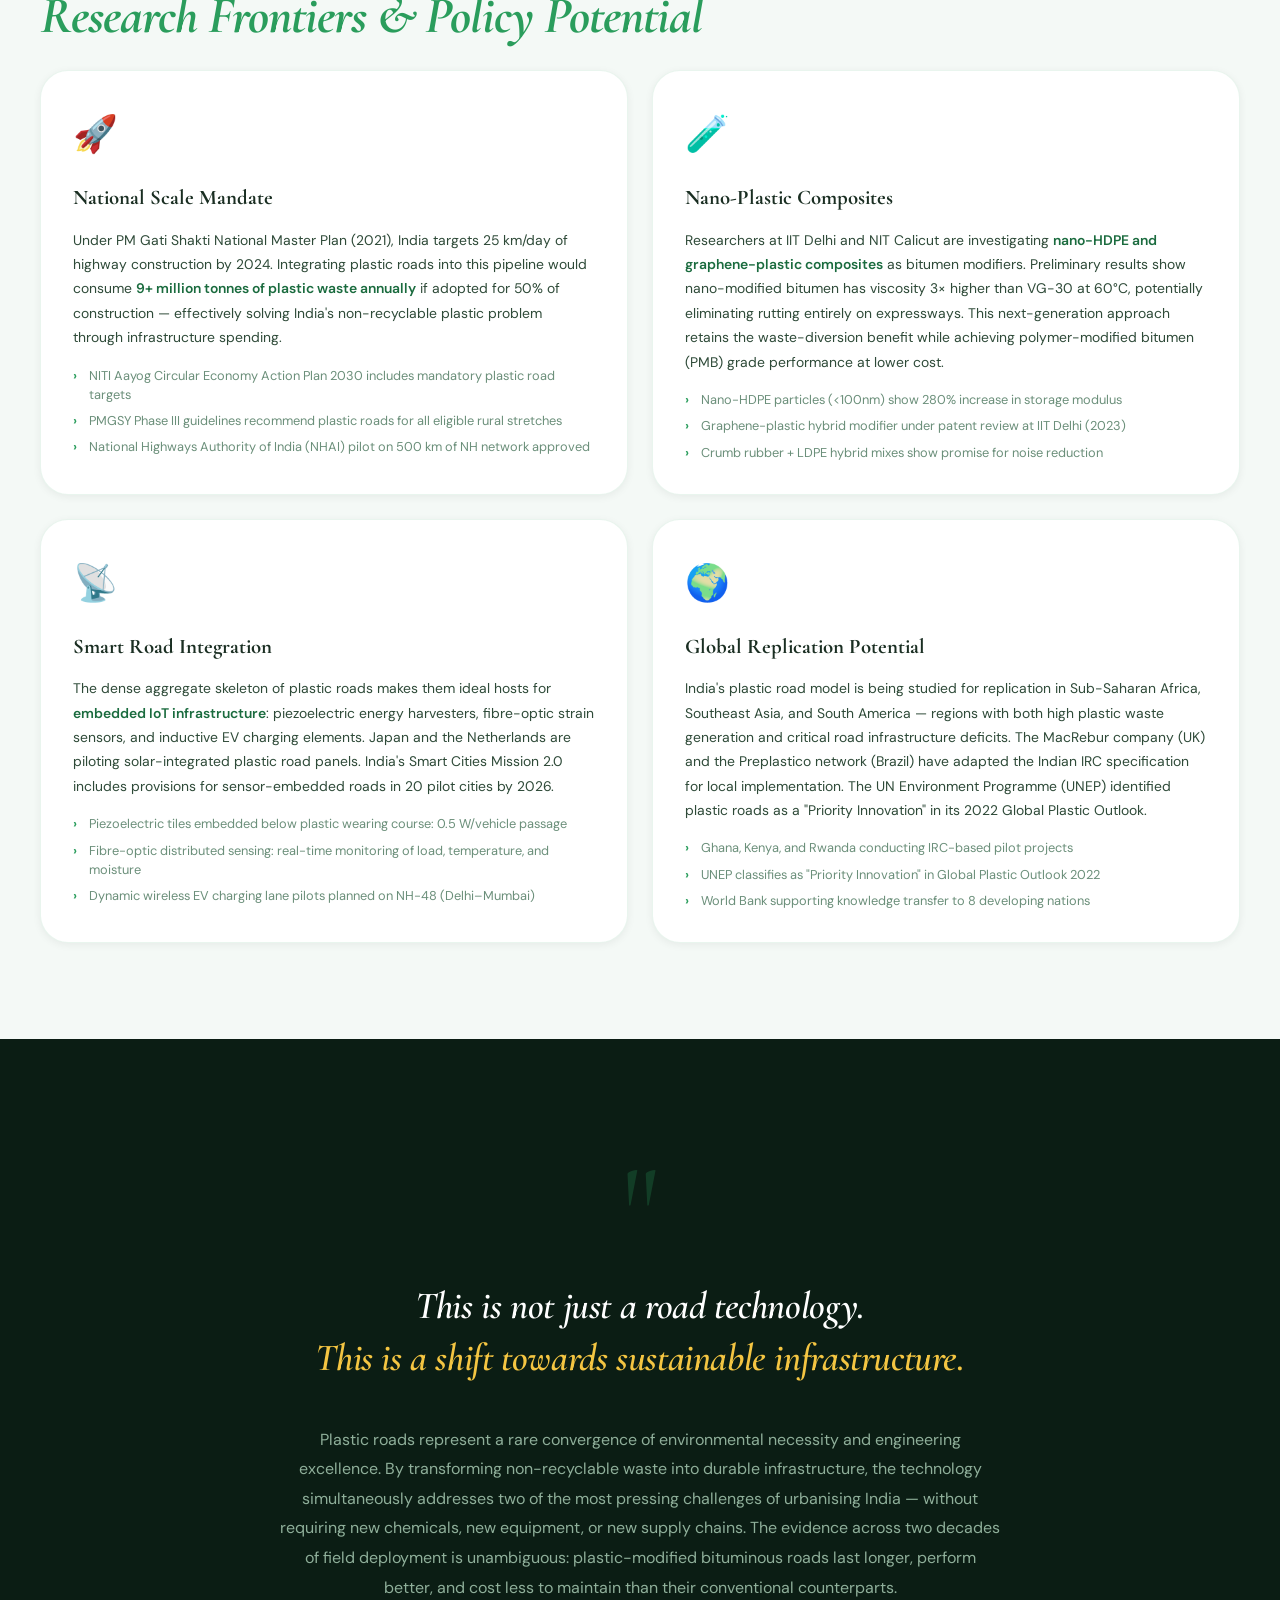
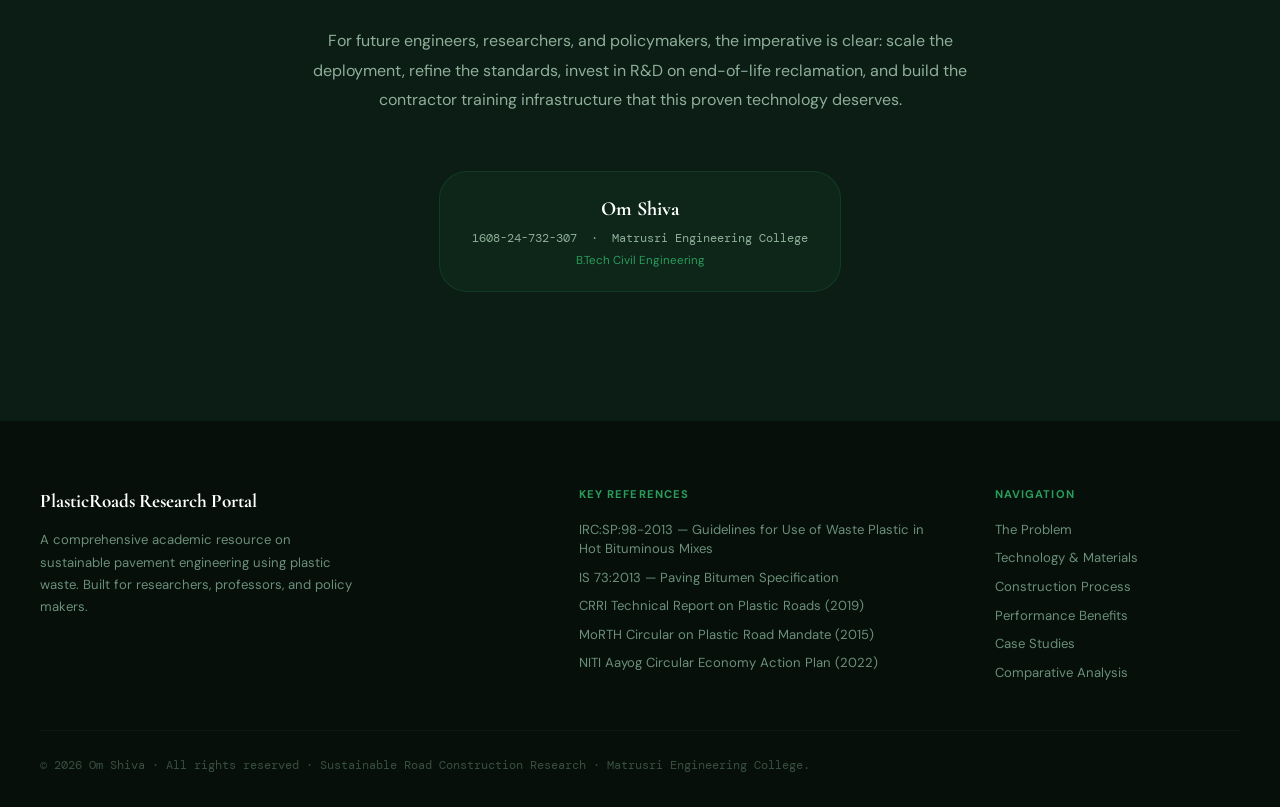
==== commit c9b0b178: "Add files via upload" ====
--- a/index.html
+++ b/index.html
@@ -791,7 +791,7 @@
       </div>
     </div>
     <div class="footer-bottom">
-      <span>© 2024 — Sustainable Road Construction Research · Om Shiva · Matrusri Engineering College</span>
+      <span>© 2026 Om Shiva · All rights reserved · Sustainable Road Construction Research · Matrusri Engineering College.</span>
     </div>
   </div>
 </footer>
